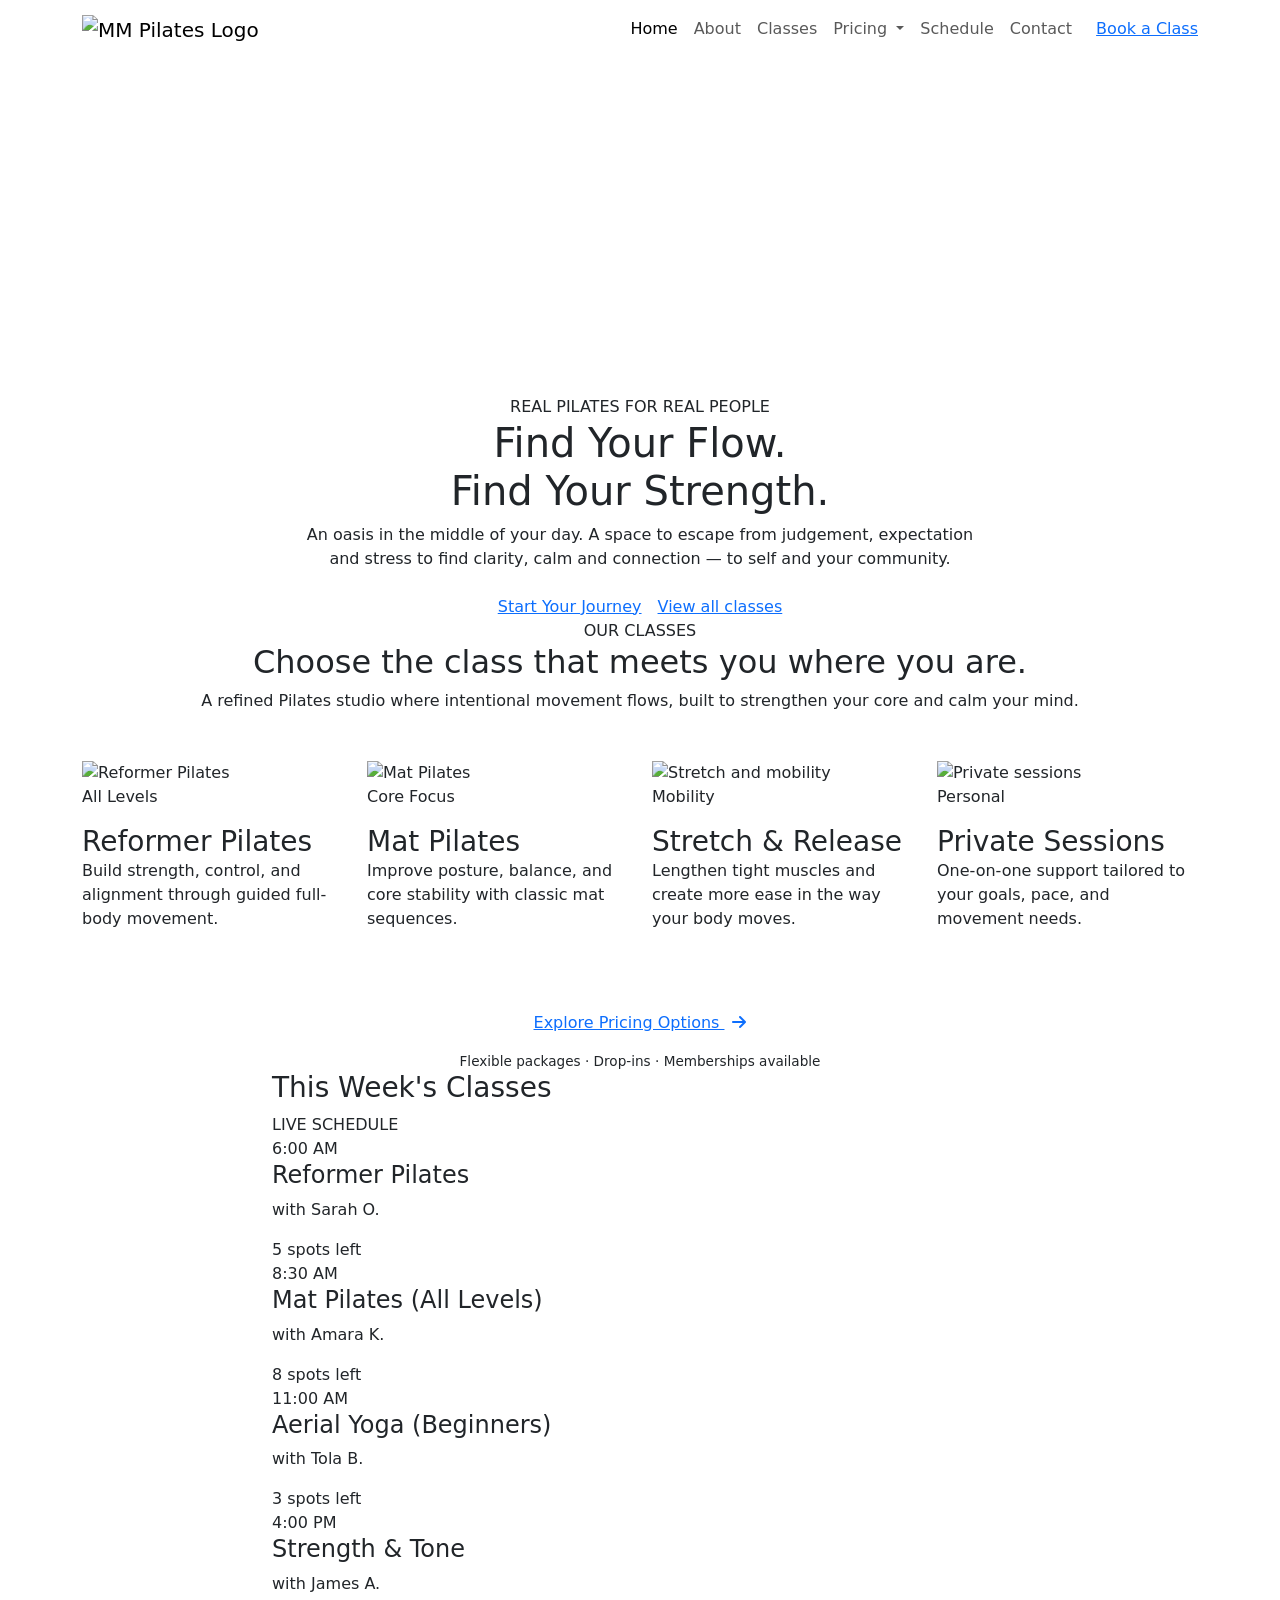
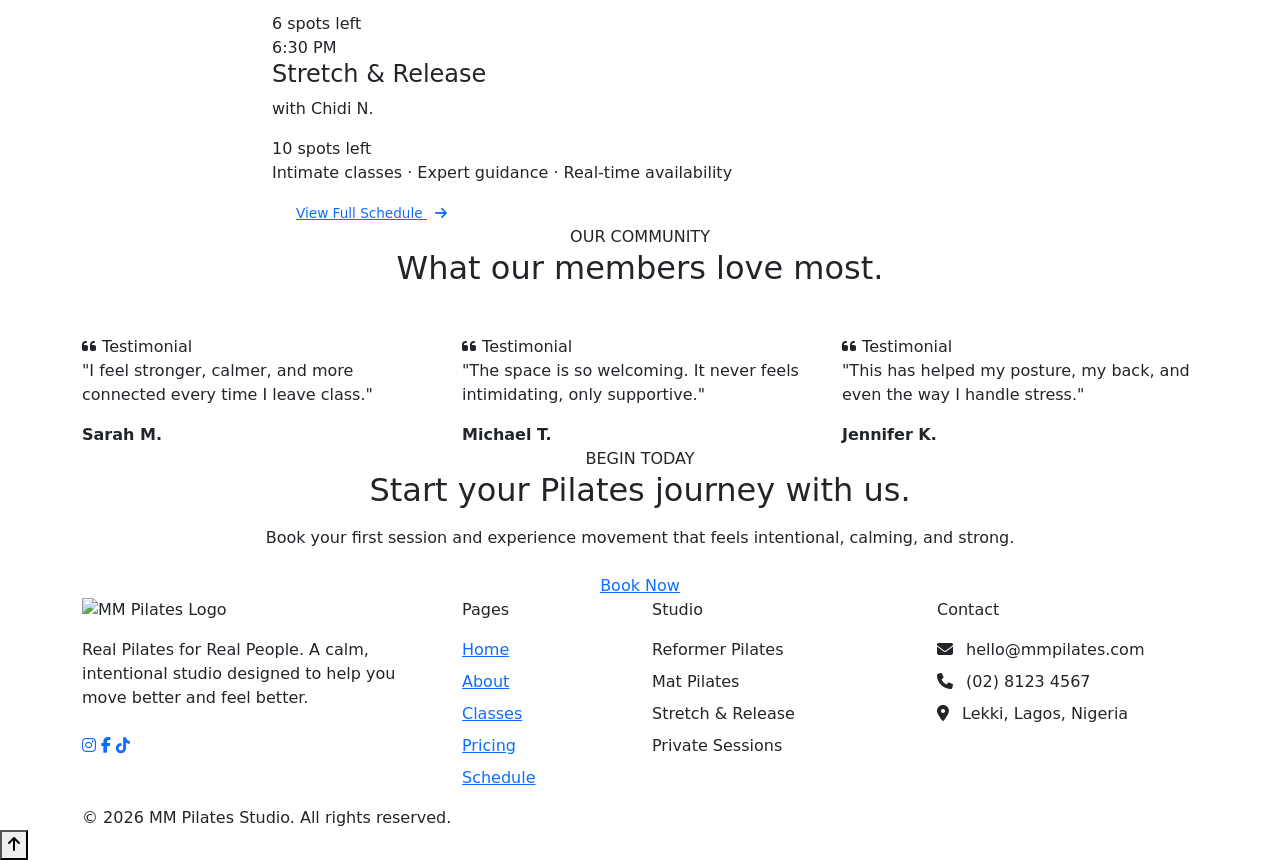
==== index.html @ a071b741 "added new pages from oher website" ====
<!DOCTYPE html>
<html lang="en">

<head>
  <meta charset="UTF-8" />
  <meta name="viewport" content="width=device-width, initial-scale=1.0" />
  <title>MM Pilates Studio | Find Your Flow</title>
  <meta name="description"
    content="MM Pilates Studio - Real Pilates for Real People. Join our inclusive, welcoming community and discover the transformative power of Pilates." />

  <link rel="icon" type="image/png" href="assets/images/logo.png" />

  <link rel="preconnect" href="https://fonts.googleapis.com" />
  <link rel="preconnect" href="https://fonts.gstatic.com" crossorigin />
  <link
    href="https://fonts.googleapis.com/css2?family=Inter:wght@300;400;500;600;700&family=Cormorant+Garamond:wght@400;500;600;700&display=swap"
    rel="stylesheet" />

  <link href="https://cdn.jsdelivr.net/npm/bootstrap@5.3.0/dist/css/bootstrap.min.css" rel="stylesheet" />
  <link rel="stylesheet" href="https://cdnjs.cloudflare.com/ajax/libs/font-awesome/6.4.0/css/all.min.css" />
  <link rel="stylesheet" href="css/style2.css">
  
</head>

<body>

  <!-- NAVBAR -->
  <nav class="navbar navbar-expand-lg">
    <div class="container">
      <a class="navbar-brand" href="#">
        <img src="assets/images/mm-logo.png" alt="MM Pilates Logo" class="nav-logo" />
      </a>

      <button class="navbar-toggler" type="button" data-bs-toggle="collapse" data-bs-target="#navbarNav"
        aria-controls="navbarNav" aria-expanded="false" aria-label="Toggle navigation">
        <span class="navbar-toggler-icon"></span>
      </button>

      <div class="collapse navbar-collapse" id="navbarNav">
        <ul class="navbar-nav ms-auto align-items-lg-center">
          <li class="nav-item"><a class="nav-link active" href="#home">Home</a></li>
          <li class="nav-item"><a class="nav-link" href="about.html">About</a></li>
          <li class="nav-item"><a class="nav-link" href="#classes">Classes</a></li>

          <!-- Pricing Dropdown with Underline Effect -->
          <li class="nav-item dropdown">
            <a class="nav-link dropdown-toggle" href="#" role="button" data-bs-toggle="dropdown" aria-expanded="false">
              Pricing
            </a>
            <ul class="dropdown-menu dropdown-menu-dark">
              <li><a class="dropdown-item" href="packages.html">Packages</a></li>
              <li><a class="dropdown-item" href="membership.html">Membership</a></li>
            </ul>
          </li>

          <li class="nav-item"><a class="nav-link" href="#schedule">Schedule</a></li>
          <li class="nav-item"><a class="nav-link" href="contact.html">Contact</a></li>
          <li class="nav-item ms-lg-3 mt-3 mt-lg-0">
            <a class="btn-muse" href="#schedule">Book a Class</a>
          </li>
        </ul>
      </div>
    </div>
  </nav>

  <!-- HERO -->
  <section class="hero hero-video-bg" id="home">
    <video class="hero-bg-video" autoplay muted loop playsinline>
      <source src="assets/videos/heross-banner.mp4" type="video/mp4" />
    </video>
    <div class="hero-overlay"></div>

    <div class="container hero-content" style="padding-top: 180px;">
      <div class="row justify-content-center">
        <div class="col-lg-8 text-center">
          <div class="hero-copy" data-reveal>
            <span class="eyebrow">REAL PILATES FOR REAL PEOPLE</span>
            <h1>Find Your Flow.<br />Find Your Strength.</h1>
            <p class="lead-text mx-auto" style="max-width: 700px;">
              An oasis in the middle of your day. A space to escape from judgement,
              expectation and stress to find clarity, calm and connection — to self
              and your community.
            </p>
            <div class="d-flex flex-wrap gap-3 justify-content-center mt-4">
              <a href="#schedule" class="btn-muse">Start Your Journey</a>
              <a href="#about" class="btn-muse-outline">View all classes</a>
            </div>
          </div>
        </div>
      </div>
    </div>
  </section>

  <!-- QUICK GRID -->
  <!-- <section class="section-pad section-soft quick-grid-wrap" id="about">
    <div class="container">
      <div class="quick-grid">
        <div class="row g-4">
          <div class="col-md-4" data-reveal>
            <div class="quick-card">
              <div class="icon"><i class="fas fa-spa"></i></div>
              <h3>Intentional Movement</h3>
              <p class="copy-muted mb-0">
                Classes designed to help you move with control, ease, and confidence.
              </p>
            </div>
          </div>
          <div class="col-md-4" data-reveal>
            <div class="quick-card">
              <div class="icon"><i class="fas fa-users"></i></div>
              <h3>Welcoming Studio</h3>
              <p class="copy-muted mb-0">
                A calm, inclusive space where every level and every body is welcome.
              </p>
            </div>
          </div>
          <div class="col-md-4" data-reveal>
            <div class="quick-card">
              <div class="icon"><i class="fas fa-heart-pulse"></i></div>
              <h3>Real Results</h3>
              <p class="copy-muted mb-0">
                Build strength, improve posture, and reconnect with your body.
              </p>
            </div>
          </div>
        </div>
      </div>

      <div class="row align-items-center g-5 studio-split">
        <div class="col-lg-6" data-reveal>
          <span class="eyebrow">OUR STUDIO</span>
          <h2 class="section-title">Movement that feels beautiful, grounded and personal.</h2>
          <p class="lead-text">
            At MM Pilates, we believe movement should feel supportive and empowering.
            Our sessions are designed to help you strengthen deeply, move intentionally,
            and create space for calm in your daily routine.
          </p>
          <p class="copy-muted">
            Whether you are completely new or returning to your practice, this is a
            place where you can slow down, breathe, and move with purpose.
          </p>
          <div class="mt-4">
            <a href="#classes" class="btn-muse">Explore Classes</a>
          </div>
        </div>

        <div class="col-lg-6" data-reveal>
          <div class="image-stack">
            <img src="./assets/images/allana.jpg" alt="Pilates studio class" class="feature-media" />
          </div>
        </div>
      </div>
    </div>
  </section> -->

  <!-- CLASSES -->
  <section class="section-pad" id="classes">
    <div class="container">
      <div class="text-center mb-5">
        <span class="eyebrow">OUR CLASSES</span>
        <h2 class="section-title">Choose the class that meets you where you are.</h2>
        <p class="copy-muted section-intro">
          A refined Pilates studio where intentional movement flows, built to strengthen your core and calm your mind.
        </p>
      </div>

      <div class="row g-4">
        <div class="col-md-6 col-lg-3" data-reveal>
          <article class="studio-card">
            <img src="https://images.unsplash.com/photo-1518611012118-696072aa579a?w=800" alt="Reformer Pilates"
              class="card-media" />
            <div class="content">
              <span class="tag">All Levels</span>
              <h3 class="card-title mt-3">Reformer Pilates</h3>
              <p class="copy-muted">
                Build strength, control, and alignment through guided full-body movement.
              </p>
            </div>
          </article>
        </div>

        <div class="col-md-6 col-lg-3" data-reveal>
          <article class="studio-card">
            <img src="https://images.unsplash.com/photo-1552196563-55cd4e45efb3?w=800&auto=format&fit=crop&q=80"
              alt="Mat Pilates" class="card-media" />
            <div class="content">
              <span class="tag">Core Focus</span>
              <h3 class="card-title mt-3">Mat Pilates</h3>
              <p class="copy-muted">
                Improve posture, balance, and core stability with classic mat sequences.
              </p>
            </div>
          </article>
        </div>

        <div class="col-md-6 col-lg-3" data-reveal>
          <article class="studio-card">
            <img src="https://images.unsplash.com/photo-1599901860904-17e6ed7083a0?w=800" alt="Stretch and mobility"
              class="card-media" />
            <div class="content">
              <span class="tag">Mobility</span>
              <h3 class="card-title mt-3">Stretch & Release</h3>
              <p class="copy-muted">
                Lengthen tight muscles and create more ease in the way your body moves.
              </p>
            </div>
          </article>
        </div>

        <div class="col-md-6 col-lg-3" data-reveal>
          <article class="studio-card">
            <img src="https://images.unsplash.com/photo-1544367567-0f2fcb009e0b?w=800" alt="Private sessions"
              class="card-media" />
            <div class="content">
              <span class="tag">Personal</span>
              <h3 class="card-title mt-3">Private Sessions</h3>
              <p class="copy-muted">
                One-on-one support tailored to your goals, pace, and movement needs.
              </p>
            </div>
          </article>
        </div>
      </div>

      <!-- Button Section -->
      <div class="text-center mt-5 pt-3" data-reveal>
        <a href="#pricing" class="btn-muse" style="padding: 0.9rem 2.2rem;">
          Explore Pricing Options <i class="fas fa-arrow-right ms-2"></i>
        </a>
        <p class="copy-muted mt-3 mb-0" style="font-size: 0.85rem;">
          Flexible packages · Drop-ins · Memberships available
        </p>
      </div>
    </div>
  </section>

  <!-- PRICING SECTION - NEW -->
  <!-- <section class="section-pad section-soft" id="pricing">
    <div class="container">
      <div class="text-center mb-5">
        <span class="eyebrow">INVEST IN YOURSELF</span>
        <h2 class="section-title">Simple, transparent pricing.</h2>
        <p class="copy-muted section-intro">
          Choose the option that fits your lifestyle. No hidden fees, no long-term contracts.
        </p>
      </div>

      <div class="row g-4">
        
        <div class="col-md-6 col-lg-3" data-reveal>
          <div class="pricing-card">
            <div class="pricing-icon">
              <i class="fas fa-calendar-day"></i>
            </div>
            <h3 class="pricing-title">Drop-in Class</h3>
            <div class="pricing-price">₦12,000 <span>/ class</span></div>
            <ul class="pricing-features">
              <li><i class="fas fa-check"></i> Single 60-min class</li>
              <li><i class="fas fa-check"></i> Access to any class type</li>
              <li><i class="fas fa-check"></i> Perfect for trying us out</li>
              <li><i class="fas fa-check"></i> Valid for 30 days</li>
            </ul>
            <a href="#schedule" class="btn-muse btn-pricing">Book Now</a>
          </div>
        </div>

       
        <div class="col-md-6 col-lg-3" data-reveal>
          <div class="pricing-card">
            <div class="pricing-icon">
              <i class="fas fa-ticket-alt"></i>
            </div>
            <h3 class="pricing-title">5 Class Pack</h3>
            <div class="pricing-price">₦55,000 <span>/ 5 classes</span></div>
            <ul class="pricing-features">
              <li><i class="fas fa-check"></i> 5 x 60-min classes</li>
              <li><i class="fas fa-check"></i> Save ₦5,000 vs drop-in</li>
              <li><i class="fas fa-check"></i> Valid for 3 months</li>
              <li><i class="fas fa-check"></i> Shareable with friends</li>
            </ul>
            <a href="#schedule" class="btn-muse btn-pricing">Book Now</a>
          </div>
        </div>

        
        <div class="col-md-6 col-lg-3" data-reveal>
          <div class="pricing-card featured">
            <div class="featured-badge">Most Popular</div>
            <div class="pricing-icon">
              <i class="fas fa-star"></i>
            </div>
            <h3 class="pricing-title">10 Class Pack</h3>
            <div class="pricing-price">₦100,000 <span>/ 10 classes</span></div>
            <ul class="pricing-features">
              <li><i class="fas fa-check"></i> 10 x 60-min classes</li>
              <li><i class="fas fa-check"></i> Save ₦20,000 vs drop-in</li>
              <li><i class="fas fa-check"></i> Valid for 6 months</li>
              <li><i class="fas fa-check"></i> Priority booking</li>
              <li><i class="fas fa-check"></i> Free mat rental</li>
            </ul>
            <a href="#schedule" class="btn-muse btn-pricing">Book Now</a>
          </div>
        </div>

        
        <div class="col-md-6 col-lg-3" data-reveal>
          <div class="pricing-card">
            <div class="pricing-icon">
              <i class="fas fa-infinity"></i>
            </div>
            <h3 class="pricing-title">Monthly Unlimited</h3>
            <div class="pricing-price">₦180,000 <span>/ month</span></div>
            <ul class="pricing-features">
              <li><i class="fas fa-check"></i> Unlimited classes</li>
              <li><i class="fas fa-check"></i> Best value for regulars</li>
              <li><i class="fas fa-check"></i> Priority class booking</li>
              <li><i class="fas fa-check"></i> Free mat & towel</li>
              <li><i class="fas fa-check"></i> 10% off workshops</li>
            </ul>
            <a href="#schedule" class="btn-muse btn-pricing">Join Now</a>
          </div>
        </div>
      </div>

      
      <div class="row mt-5 pt-4">
        <div class="col-12" data-reveal>
          <div class="text-center mb-4">
            <span class="eyebrow">PERSONALIZED ATTENTION</span>
            <h3 class="section-title" style="font-size: 2rem;">Private & Duet Sessions</h3>
          </div>
        </div>
        
        <div class="col-md-6" data-reveal>
          <div class="pricing-card" style="text-align: left;">
            <div class="d-flex align-items-center gap-3 mb-3">
              <div class="pricing-icon" style="margin-bottom: 0;">
                <i class="fas fa-user"></i>
              </div>
              <h3 class="pricing-title mb-0">Private Session</h3>
            </div>
            <div class="pricing-price" style="font-size: 2rem;">₦35,000 <span>/ session</span></div>
            <ul class="pricing-features">
              <li><i class="fas fa-check"></i> One-on-one personalized instruction</li>
              <li><i class="fas fa-check"></i> Tailored to your specific goals</li>
              <li><i class="fas fa-check"></i> Flexible scheduling</li>
              <li><i class="fas fa-check"></i> Perfect for beginners or rehabilitation</li>
            </ul>
            <a href="#schedule" class="btn-muse btn-pricing">Book Private</a>
          </div>
        </div>
        
        <div class="col-md-6" data-reveal>
          <div class="pricing-card" style="text-align: left;">
            <div class="d-flex align-items-center gap-3 mb-3">
              <div class="pricing-icon" style="margin-bottom: 0;">
                <i class="fas fa-user-friends"></i>
              </div>
              <h3 class="pricing-title mb-0">Duet Session</h3>
            </div>
            <div class="pricing-price" style="font-size: 2rem;">₦50,000 <span>/ session</span></div>
            <ul class="pricing-features">
              <li><i class="fas fa-check"></i> Semi-private with a friend</li>
              <li><i class="fas fa-check"></i> Personalized attention for two</li>
              <li><i class="fas fa-check"></i> Great for partners or friends</li>
              <li><i class="fas fa-check"></i> Shared experience, shared cost</li>
            </ul>
            <a href="#schedule" class="btn-muse btn-pricing">Book Duet</a>
          </div>
        </div>
      </div>

      
      <div class="text-center mt-4" data-reveal>
        <p class="copy-muted" style="font-size: 0.85rem;">
          <i class="fas fa-info-circle me-1"></i> All classes include complimentary mat rental. 
          First-time clients receive 20% off their first class pack.
        </p>
      </div>
    </div>
  </section> -->

  <!-- EDITORIAL STORY BLOCK -->
  <!-- <section class="section-pad">
    <div class="container">
      <div class="row align-items-center g-5">
        <div class="col-lg-5" data-reveal>
          <img src="./assets/images/studio-hurstville.jpg" alt="Pilates lifestyle" class="founder-image" />
        </div>

        <div class="col-lg-7" data-reveal>
          <span class="eyebrow">WHY MM PILATES</span>
          <div class="quote-panel">
            <blockquote>
              We create space for strength, softness, and steady progress — all in one practice.
            </blockquote>
            <p class="lead-text mb-0">
              Every session is built to help you feel more connected to your body.
              We focus on quality movement, calm energy, and a studio atmosphere that
              supports consistency without pressure.
            </p>
          </div>

          <div class="row g-4 mt-2">
            <div class="col-md-6">
              <div class="story-card">
                <div class="content">
                  <div class="icon"><i class="fas fa-feather"></i></div>
                  <h4>Grace in Movement</h4>
                  <p class="copy-muted mb-0">
                    Strength and softness can exist together in the same practice.
                  </p>
                </div>
              </div>
            </div>

            <div class="col-md-6">
              <div class="story-card">
                <div class="content">
                  <div class="icon"><i class="fas fa-sun"></i></div>
                  <h4>Feel-Good Routine</h4>
                  <p class="copy-muted mb-0">
                    Create a rhythm that supports your body and your everyday life.
                  </p>
                </div>
              </div>
            </div>
          </div>
        </div>
      </div>
    </div>
  </section> -->

  <!-- TIMETABLE -->
  <section class="booking-section section-pad" id="schedule">
    <div class="container">
      <div class="row justify-content-center">
        <div class="col-lg-8">
          <div class="booking-card" data-reveal>
            <div class="booking-card-header">
              <h3>This Week's Classes</h3>
              <span class="booking-live">LIVE SCHEDULE</span>
            </div>

            <div class="booking-row">
              <div class="booking-time">6:00 AM</div>
              <div class="booking-class">
                <h4>Reformer Pilates</h4>
                <p>with Sarah O.</p>
              </div>
              <div class="booking-pill">5 spots left</div>
            </div>

            <div class="booking-row">
              <div class="booking-time">8:30 AM</div>
              <div class="booking-class">
                <h4>Mat Pilates (All Levels)</h4>
                <p>with Amara K.</p>
              </div>
              <div class="booking-pill">8 spots left</div>
            </div>

            <div class="booking-row">
              <div class="booking-time">11:00 AM</div>
              <div class="booking-class">
                <h4>Aerial Yoga (Beginners)</h4>
                <p>with Tola B.</p>
              </div>
              <div class="booking-pill">3 spots left</div>
            </div>

            <div class="booking-row">
              <div class="booking-time">4:00 PM</div>
              <div class="booking-class">
                <h4>Strength & Tone</h4>
                <p>with James A.</p>
              </div>
              <div class="booking-pill">6 spots left</div>
            </div>

            <div class="booking-row">
              <div class="booking-time">6:30 PM</div>
              <div class="booking-class">
                <h4>Stretch & Release</h4>
                <p>with Chidi N.</p>
              </div>
              <div class="booking-pill">10 spots left</div>
            </div>

            <div class="booking-card-footer">
              Intimate classes · Expert guidance · Real-time availability
              <div class="mt-3">
                <a href="#" class="btn-muse btn-sm" style="padding: 0.6rem 1.5rem; font-size: 0.85rem;">
                  View Full Schedule <i class="fas fa-arrow-right ms-2"></i>
                </a>
              </div>
            </div>
          </div>
        </div>
      </div>
    </div>
  </section>

  <!-- COMMUNITY / TESTIMONIALS -->
  <section class="section-pad" id="community">
    <div class="container">
      <div class="text-center mb-5">
        <span class="eyebrow">OUR COMMUNITY</span>
        <h2 class="section-title">What our members love most.</h2>
      </div>

      <div class="row g-4">
        <div class="col-md-4" data-reveal>
          <div class="testimonial-card">
            <div class="content">
              <span class="tag mb-3"><i class="fas fa-quote-left"></i> Testimonial</span>
              <p class="lead-text mb-3">
                "I feel stronger, calmer, and more connected every time I leave class."
              </p>
              <strong>Sarah M.</strong>
            </div>
          </div>
        </div>

        <div class="col-md-4" data-reveal>
          <div class="testimonial-card">
            <div class="content">
              <span class="tag mb-3"><i class="fas fa-quote-left"></i> Testimonial</span>
              <p class="lead-text mb-3">
                "The space is so welcoming. It never feels intimidating, only supportive."
              </p>
              <strong>Michael T.</strong>
            </div>
          </div>
        </div>

        <div class="col-md-4" data-reveal">
          <div class="testimonial-card">
            <div class="content">
              <span class="tag mb-3"><i class="fas fa-quote-left"></i> Testimonial</span>
              <p class="lead-text mb-3">
                "This has helped my posture, my back, and even the way I handle stress."
              </p>
              <strong>Jennifer K.</strong>
            </div>
          </div>
        </div>
      </div>
    </div>
  </section>

  <!-- CTA -->
  <section class="section-pad section-soft">
    <div class="container">
      <div class="cta-band text-center" data-reveal>
        <span class="eyebrow">BEGIN TODAY</span>
        <h2 class="section-title mb-3">Start your Pilates journey with us.</h2>
        <p class="copy-muted mb-4">
          Book your first session and experience movement that feels intentional, calming, and strong.
        </p>
        <a href="#schedule" class="btn-muse">Book Now</a>
      </div>
    </div>
  </section>

  <!-- FOOTER -->
  <footer class="footer" id="contact">
    <div class="container">
      <div class="row g-4">
        <div class="col-lg-4">
          <img src="assets/images/mm-logo.png" alt="MM Pilates Logo" class="footer-logo mb-3" />
          <p class="copy-muted">
            Real Pilates for Real People. A calm, intentional studio designed to
            help you move better and feel better.
          </p>
          <div class="social-list mt-4">
            <a href="#"><i class="fab fa-instagram"></i></a>
            <a href="#"><i class="fab fa-facebook-f"></i></a>
            <a href="#"><i class="fab fa-tiktok"></i></a>
          </div>
        </div>

        <div class="col-md-4 col-lg-2">
          <p class="footer-title">Pages</p>
          <ul class="list-unstyled d-grid gap-2">
            <li><a href="#home">Home</a></li>
            <li><a href="#about">About</a></li>
            <li><a href="#classes">Classes</a></li>
            <li><a href="#pricing">Pricing</a></li>
            <li><a href="#schedule">Schedule</a></li>
          </ul>
        </div>

        <div class="col-md-4 col-lg-3">
          <p class="footer-title">Studio</p>
          <ul class="list-unstyled d-grid gap-2">
            <li>Reformer Pilates</li>
            <li>Mat Pilates</li>
            <li>Stretch & Release</li>
            <li>Private Sessions</li>
          </ul>
        </div>

        <div class="col-md-4 col-lg-3">
          <p class="footer-title">Contact</p>
          <ul class="list-unstyled d-grid gap-2">
            <li><i class="fas fa-envelope me-2"></i> hello@mmpilates.com</li>
            <li><i class="fas fa-phone me-2"></i> (02) 8123 4567</li>
            <li><i class="fas fa-location-dot me-2"></i> Lekki, Lagos, Nigeria</li>
          </ul>
        </div>
      </div>

      <div class="copyright">
        © <span data-year></span> MM Pilates Studio. All rights reserved.
      </div>
    </div>
  </footer>

  <button class="back-to-top" type="button" aria-label="Back to top">
    <i class="fas fa-arrow-up"></i>
  </button>

  <script src="https://cdn.jsdelivr.net/npm/bootstrap@5.3.0/dist/js/bootstrap.bundle.min.js"></script>
  <script>
    document.addEventListener('DOMContentLoaded', () => {
      const yearSpan = document.querySelector('[data-year]');
      if (yearSpan) yearSpan.textContent = new Date().getFullYear();

      const navbar = document.querySelector('.navbar');
      const backToTop = document.querySelector('.back-to-top');

      const updateUIOnScroll = () => {
        const scrolled = window.scrollY > 20;
        if (navbar) navbar.classList.toggle('scrolled', scrolled);
        if (backToTop) backToTop.classList.toggle('show', window.scrollY > 320);
      };

      updateUIOnScroll();
      window.addEventListener('scroll', updateUIOnScroll, { passive: true });

      if (backToTop) {
        backToTop.addEventListener('click', () => {
          window.scrollTo({ top: 0, behavior: 'smooth' });
        });
      }

      const revealItems = document.querySelectorAll('[data-reveal]');
      if ('IntersectionObserver' in window && revealItems.length) {
        const observer = new IntersectionObserver((entries) => {
          entries.forEach((entry) => {
            if (entry.isIntersecting) {
              entry.target.classList.add('revealed');
              observer.unobserve(entry.target);
            }
          });
        }, { threshold: 0.15 });

        revealItems.forEach((item) => observer.observe(item));
      } else {
        revealItems.forEach((item) => item.classList.add('revealed'));
      }

      document.querySelectorAll('a[href^="#"]').forEach((anchor) => {
        anchor.addEventListener('click', function (event) {
          const href = this.getAttribute('href');
          if (href === '#') return;
          const target = document.querySelector(href);
          if (target) {
            event.preventDefault();
            target.scrollIntoView({ behavior: 'smooth', block: 'start' });
          }
        });
      });
    });
  </script>
</body>

</html>
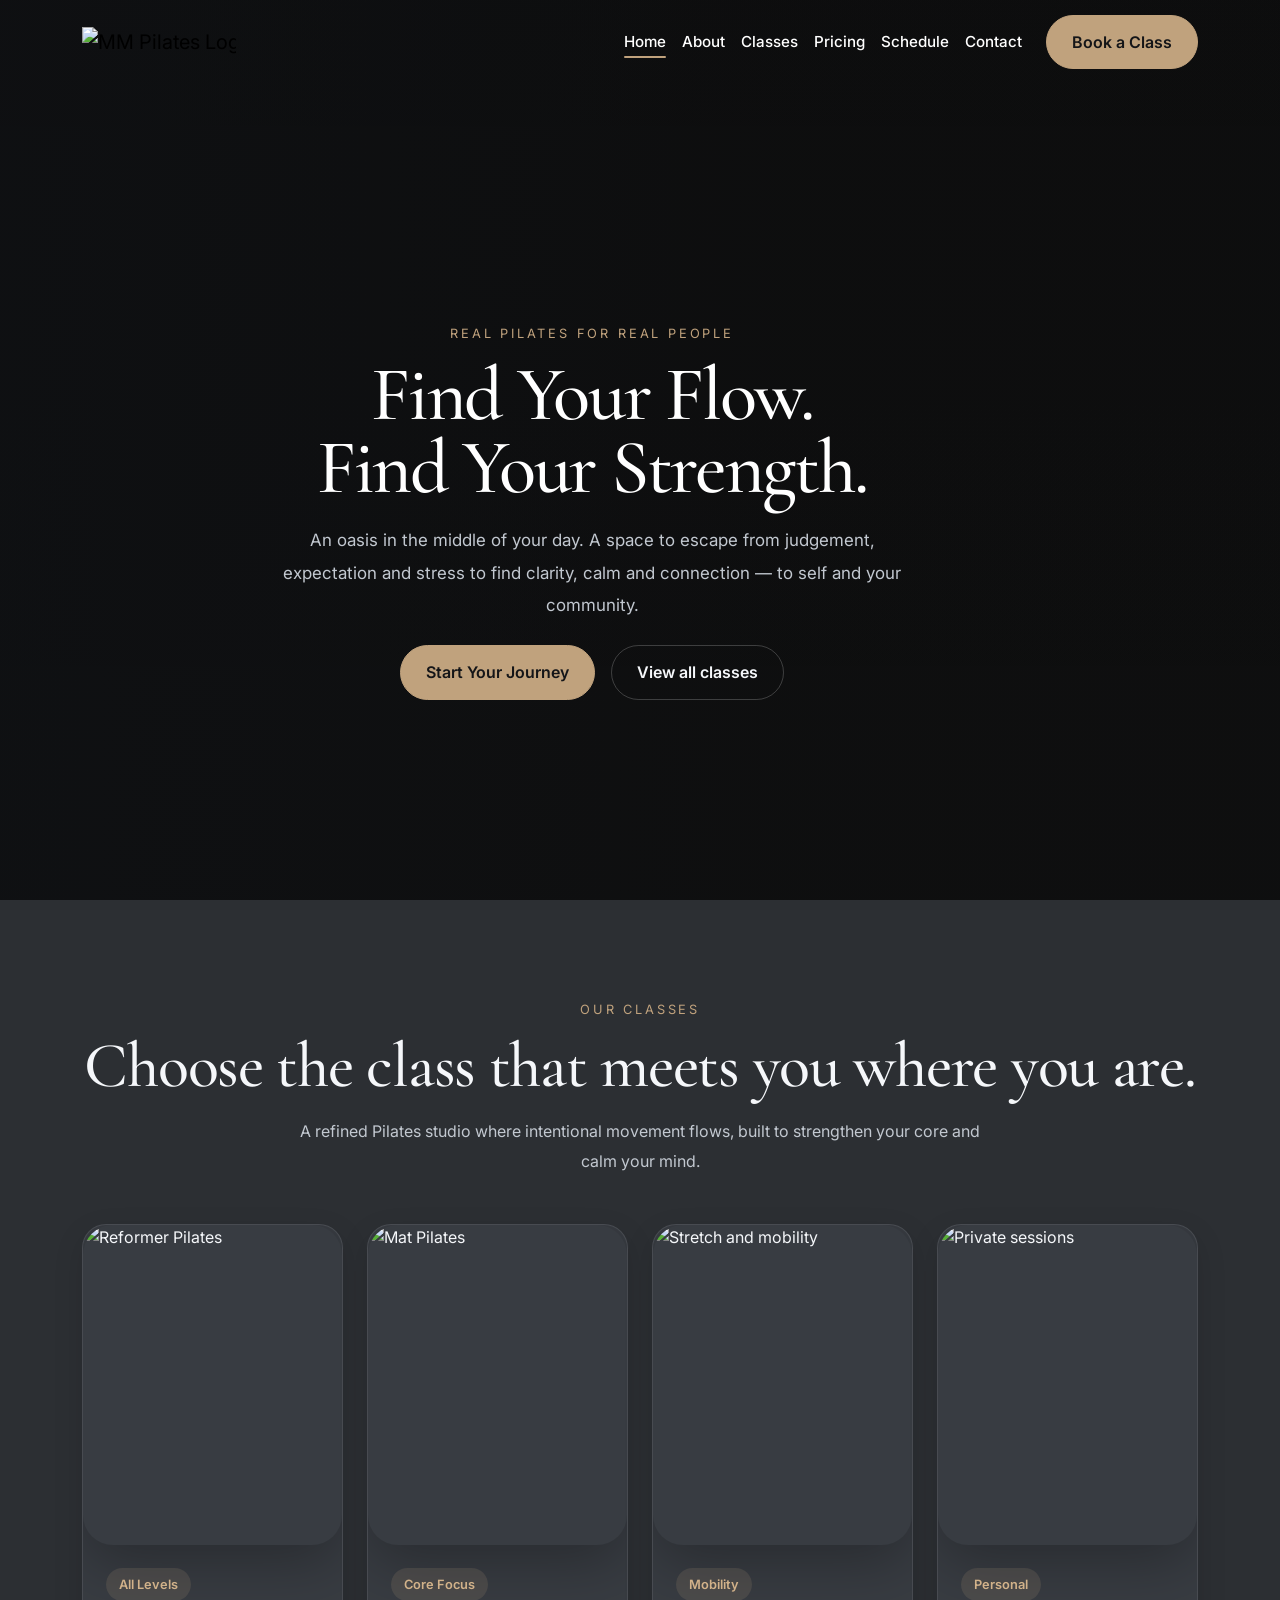
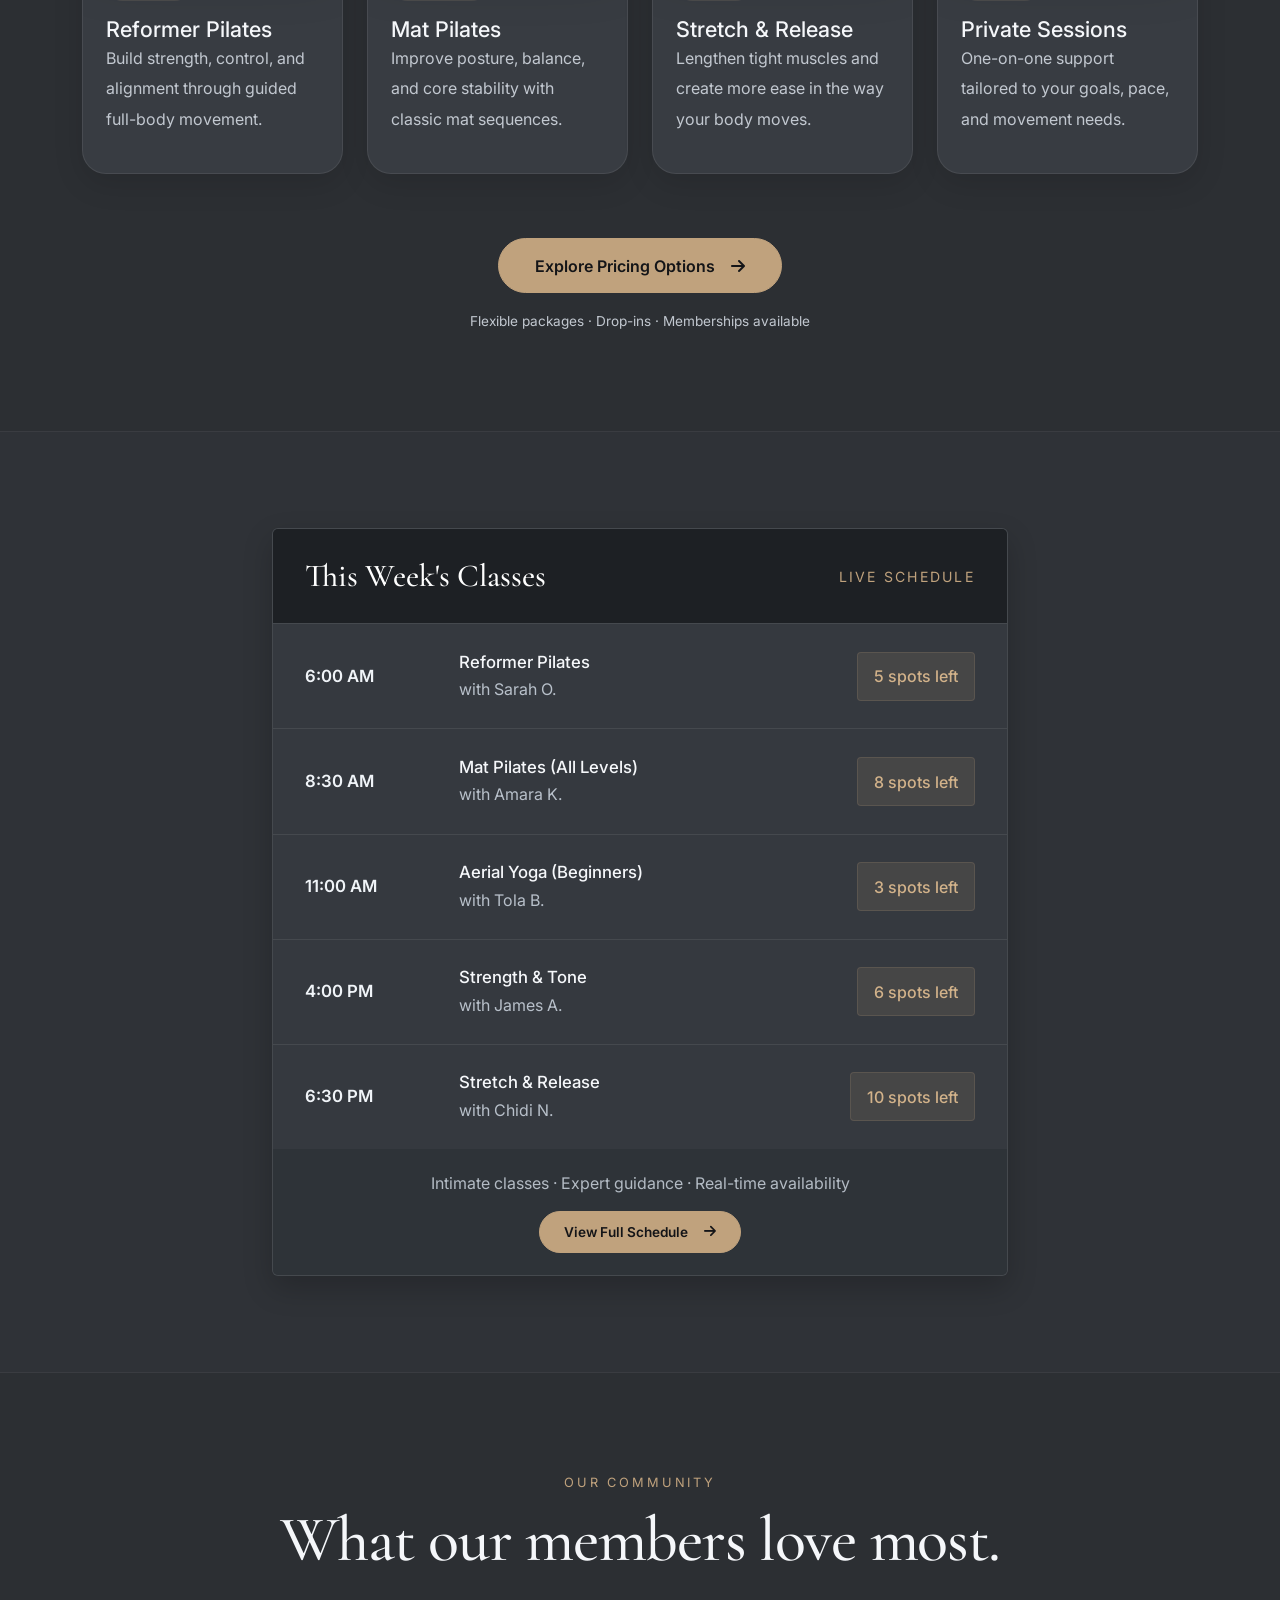
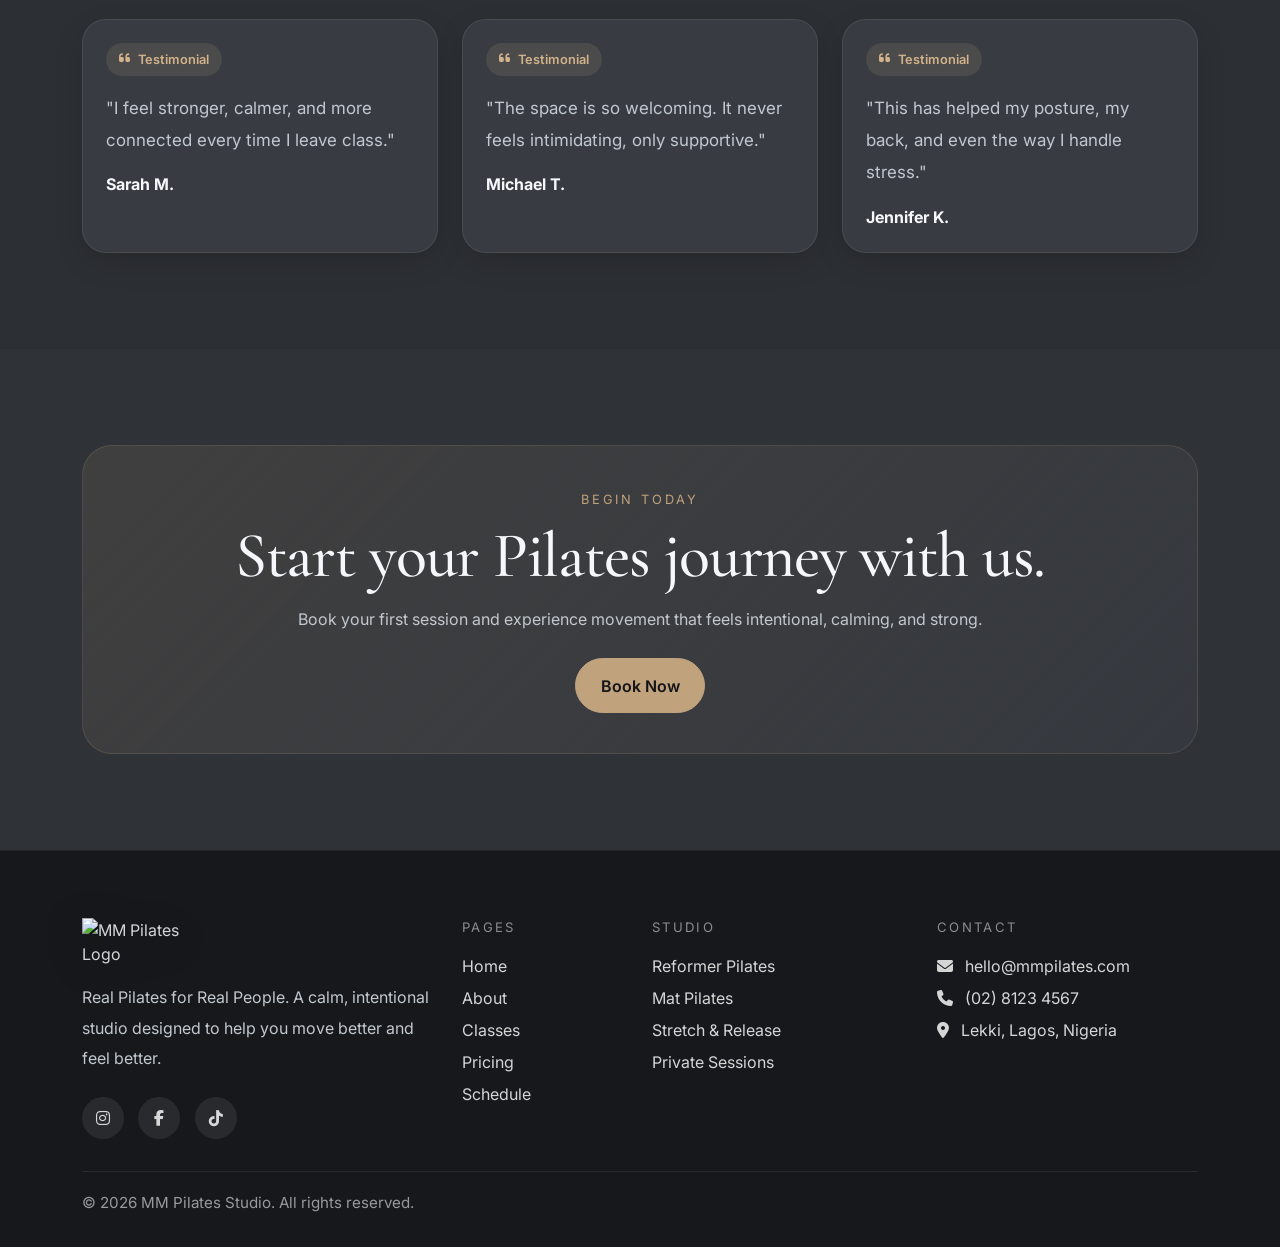
==== commit de6f0319: "dropdown removed for pricing" ====
--- a/index.html
+++ b/index.html
@@ -41,9 +41,12 @@
           <li class="nav-item"><a class="nav-link active" href="#home">Home</a></li>
           <li class="nav-item"><a class="nav-link" href="about.html">About</a></li>
           <li class="nav-item"><a class="nav-link" href="#classes">Classes</a></li>
+          <li class="nav-item">
+            <a class="nav-link" href="packages.html">Pricing</a>
+          </li>
 
           <!-- Pricing Dropdown with Underline Effect -->
-          <li class="nav-item dropdown">
+          <!-- <li class="nav-item dropdown">
             <a class="nav-link dropdown-toggle" href="#" role="button" data-bs-toggle="dropdown" aria-expanded="false">
               Pricing
             </a>
@@ -51,7 +54,7 @@
               <li><a class="dropdown-item" href="packages.html">Packages</a></li>
               <li><a class="dropdown-item" href="membership.html">Membership</a></li>
             </ul>
-          </li>
+          </li> -->
 
           <li class="nav-item"><a class="nav-link" href="#schedule">Schedule</a></li>
           <li class="nav-item"><a class="nav-link" href="contact.html">Contact</a></li>
--- a/css/style2.css
+++ b/css/style2.css
@@ -0,0 +1,1074 @@
+/* ========================================
+   MM PILATES STUDIO - MASTER STYLESHEET
+   ======================================== */
+
+/* ------------------------------
+   CSS VARIABLES / ROOT
+------------------------------ */
+:root {
+  --muse-cream: #2f3237;
+  --muse-soft: #383c42;
+  --muse-card: #3a3f46;
+  --muse-accent: #c0a27d;
+  --muse-accent-deep: #d2b28a;
+  --muse-ink: #f5f7fa;
+  --muse-copy: #c2c8d0;
+  --muse-white: #ffffff;
+  --muse-border: rgba(255, 255, 255, 0.08);
+  --muse-shadow: 0 18px 60px rgba(0, 0, 0, 0.28);
+  --radius-lg: 30px;
+  --radius-md: 22px;
+  --radius-sm: 14px;
+  --transition: all 0.35s ease;
+}
+
+/* ------------------------------
+   BASE STYLES
+------------------------------ */
+html {
+  scroll-behavior: smooth;
+}
+
+body {
+  font-family: 'Inter', sans-serif;
+  color: var(--muse-ink);
+  background: #2c2f33;
+  overflow-x: hidden;
+}
+
+body::selection {
+  background: rgba(192, 162, 125, 0.22);
+}
+
+a {
+  text-decoration: none;
+}
+
+img {
+  display: block;
+  max-width: 100%;
+}
+
+h1,
+h2,
+h3,
+h4,
+h5,
+h6,
+p,
+span,
+li,
+strong,
+label {
+  color: inherit;
+}
+
+/* ------------------------------
+   SECTION LAYOUT
+------------------------------ */
+.section-pad {
+  padding: 6rem 0;
+}
+
+.section-soft {
+  background: #2f3237;
+}
+
+.section-title {
+  font-family: 'Cormorant Garamond', serif;
+  font-size: clamp(2.5rem, 5vw, 4.4rem);
+  line-height: 0.98;
+  letter-spacing: -0.02em;
+  margin-bottom: 1.1rem;
+  color: var(--muse-ink);
+}
+
+.section-intro {
+  max-width: 700px;
+  margin: 0 auto;
+}
+
+.eyebrow {
+  display: inline-block;
+  text-transform: uppercase;
+  letter-spacing: 0.22em;
+  font-size: 0.8rem;
+  color: var(--muse-accent);
+  margin-bottom: 1rem;
+}
+
+.copy-muted,
+.lead-text {
+  color: var(--muse-copy);
+  line-height: 1.9;
+}
+
+.lead-text {
+  font-size: 1.06rem;
+}
+
+/* ------------------------------
+   BUTTONS
+------------------------------ */
+.btn-muse,
+.btn-muse-outline,
+.btn-square {
+  display: inline-flex;
+  align-items: center;
+  justify-content: center;
+  gap: 0.55rem;
+  transition: var(--transition);
+}
+
+.btn-muse {
+  color: #141518;
+  background: var(--muse-accent);
+  border: 1px solid var(--muse-accent);
+  border-radius: 999px;
+  padding: 0.9rem 1.55rem;
+  font-weight: 600;
+}
+
+.btn-muse:hover {
+  color: #141518;
+  background: #d3b089;
+  border-color: #d3b089;
+  transform: translateY(-2px);
+  box-shadow: 0 12px 28px rgba(0, 0, 0, 0.22);
+}
+
+.btn-muse-outline {
+  color: var(--muse-ink);
+  background: transparent;
+  border: 1px solid rgba(255, 255, 255, 0.2);
+  border-radius: 999px;
+  padding: 0.9rem 1.55rem;
+  font-weight: 600;
+}
+
+.btn-muse-outline:hover {
+  color: #141518;
+  background: var(--muse-accent);
+  border-color: var(--muse-accent);
+}
+
+.btn-square {
+  border-radius: 4px;
+  background: #1d2024;
+  color: var(--muse-white);
+  padding: 1.15rem 2rem;
+  font-weight: 600;
+  letter-spacing: 0.08em;
+  text-transform: uppercase;
+  border: 1px solid rgba(255, 255, 255, 0.08);
+}
+
+.btn-square:hover {
+  color: var(--muse-white);
+  background: #25292e;
+  transform: translateY(-2px);
+}
+
+.btn-pricing {
+  width: 100%;
+  margin-top: 1rem;
+}
+
+/* ------------------------------
+   NAVBAR
+------------------------------ */
+.navbar {
+  position: fixed;
+  top: 0;
+  left: 0;
+  width: 100%;
+  height: 85px;
+  z-index: 1200;
+  background: transparent;
+  border-bottom: 1px solid transparent;
+  transition: var(--transition);
+  padding: 0.25rem 0;
+}
+
+.navbar.scrolled {
+  background: rgba(15, 17, 20, 0.78);
+  backdrop-filter: blur(14px);
+  border-bottom: 1px solid rgba(255, 255, 255, 0.08);
+  box-shadow: 0 8px 30px rgba(0, 0, 0, 0.2);
+}
+
+.navbar-brand {
+  display: flex;
+  align-items: center;
+  gap: 0.5rem;
+  padding: 0;
+}
+
+.nav-logo {
+  width: clamp(140px, 12vw, 200px);
+  height: auto;
+  object-fit: contain;
+  transition: var(--transition);
+}
+
+.navbar.scrolled .nav-logo {
+  width: 110px;
+  height: auto;
+}
+
+.brand-text {
+  font-family: 'Cormorant Garamond', serif;
+  font-size: 1.25rem;
+  color: var(--muse-ink);
+}
+
+.navbar-toggler {
+  border: 1px solid rgba(255, 255, 255, 0.18);
+  border-radius: 999px;
+  padding: 0.45rem 0.8rem;
+}
+
+.navbar-toggler:focus {
+  box-shadow: none;
+}
+
+.navbar-toggler-icon {
+  background-image: url("data:image/svg+xml,%3csvg xmlns='http://www.w3.org/2000/svg' viewBox='0 0 30 30'%3e%3cpath stroke='rgba%28255,255,255,0.92%29' stroke-linecap='round' stroke-miterlimit='10' stroke-width='2' d='M4 7h22M4 15h22M4 23h22'/%3e%3c/svg%3e");
+}
+
+.navbar .nav-link {
+  color: #ffffff;
+  font-weight: 500;
+  font-size: 0.95rem;
+  position: relative;
+  padding: 0.4rem 0.9rem;
+  transition: var(--transition);
+}
+
+.navbar .nav-link:hover,
+.navbar .nav-link.active {
+  color: #ffffff;
+}
+
+.navbar .nav-link::after {
+  content: '';
+  position: absolute;
+  left: 0.5rem;
+  right: 0.5rem;
+  bottom: 0.1rem;
+  height: 2px;
+  border-radius: 999px;
+  background: #c0a27d;
+  transform: scaleX(0);
+  transform-origin: center;
+  transition: var(--transition);
+}
+
+.navbar .nav-link:hover::after,
+.navbar .nav-link.active::after {
+  transform: scaleX(1);
+}
+
+/* Dropdown Styles */
+@media (min-width: 992px) {
+  .dropdown:hover .dropdown-menu {
+    display: block;
+    margin-top: 0;
+  }
+}
+
+/* Underline effect for dropdown toggle - matches nav-link style */
+.navbar .nav-link.dropdown-toggle {
+  position: relative;
+}
+
+.navbar .nav-link.dropdown-toggle::after {
+  content: '';
+  position: absolute;
+  left: 0.5rem;
+  right: 0.5rem;
+  bottom: 0.1rem;
+  height: 2px;
+  border-radius: 999px;
+  background: #c0a27d;
+  transform: scaleX(0);
+  transform-origin: center;
+  transition: all 0.35s ease;
+}
+
+.navbar .nav-link.dropdown-toggle:hover::after,
+.navbar .nav-link.dropdown-toggle.show::after {
+  transform: scaleX(1);
+}
+
+/* Style dropdown items to match the dark theme */
+.dropdown-menu-dark {
+  background: #383c42;
+  border: 1px solid rgba(255, 255, 255, 0.08);
+  border-radius: 12px;
+  margin-top: 0.5rem;
+}
+
+.dropdown-menu-dark .dropdown-item {
+  color: #f5f7fa;
+  padding: 0.6rem 1.5rem;
+  transition: all 0.35s ease;
+}
+
+.dropdown-menu-dark .dropdown-item:hover {
+  background: rgba(192, 162, 125, 0.14);
+  border-bottom: 2px solid #c0a27d;
+}
+
+/* Keep the original arrow but ensure it doesn't interfere with underline */
+.dropdown-toggle::after {
+  margin-left: 0.5rem;
+  vertical-align: middle;
+}
+
+/* ------------------------------
+   HERO SECTION (VIDEO BACKGROUND)
+------------------------------ */
+.hero.hero-video-bg {
+  position: relative;
+  min-height: 100vh;
+  display: flex;
+  align-items: center;
+  overflow: hidden;
+  padding: 0;
+  background: #111;
+}
+
+.hero-bg-video {
+  position: absolute;
+  inset: 0;
+  width: 100%;
+  height: 100%;
+  object-fit: cover;
+  object-position: center center;
+  z-index: 1;
+}
+
+.hero-overlay {
+  position: absolute;
+  inset: 0;
+  z-index: 2;
+  background:
+    linear-gradient(
+      90deg,
+      rgba(15, 17, 20, 0.72) 0%,
+      rgba(15, 17, 20, 0.46) 35%,
+      rgba(15, 17, 20, 0.22) 60%,
+      rgba(15, 17, 20, 0.18) 100%
+    ),
+    linear-gradient(180deg, rgba(0, 0, 0, 0.28) 0%, rgba(0, 0, 0, 0.18) 100%);
+}
+
+.hero-content {
+  position: relative;
+  z-index: 3;
+  padding-top: 110px;
+  padding-bottom: 60px;
+}
+
+.hero-copy {
+  max-width: 640px;
+}
+
+.hero-copy h1 {
+  font-family: 'Cormorant Garamond', serif;
+  font-size: clamp(3rem, 6vw, 5.8rem);
+  line-height: 0.95;
+  letter-spacing: -0.03em;
+  margin-bottom: 1.2rem;
+  color: #ffffff;
+}
+
+/* ------------------------------
+   QUICK GRID SECTION
+------------------------------ */
+.quick-grid-wrap {
+  position: relative;
+}
+
+.quick-grid {
+  margin-top: -7rem;
+  position: relative;
+  z-index: 5;
+  margin-bottom: 5rem;
+}
+
+.quick-card {
+  background: #383c42;
+  border: 1px solid var(--muse-border);
+  border-radius: 24px;
+  padding: 1.6rem;
+  box-shadow: 0 12px 36px rgba(0, 0, 0, 0.14);
+  height: 100%;
+  transition: var(--transition);
+}
+
+.quick-card:hover {
+  transform: translateY(-5px);
+}
+
+.quick-card .icon {
+  width: 52px;
+  height: 52px;
+  border-radius: 16px;
+  display: grid;
+  place-items: center;
+  background: rgba(192, 162, 125, 0.14);
+  color: var(--muse-accent);
+  font-size: 1.35rem;
+  margin-bottom: 1rem;
+}
+
+.quick-card h3 {
+  font-size: 1.1rem;
+  margin-bottom: 0.5rem;
+  color: var(--muse-ink);
+}
+
+/* ------------------------------
+   STUDIO SPLIT SECTION
+------------------------------ */
+.studio-split {
+  padding-top: 1rem;
+}
+
+.feature-media,
+.card-media,
+.founder-image {
+  width: 100%;
+  object-fit: cover;
+  border-radius: var(--radius-lg);
+  box-shadow: var(--muse-shadow);
+}
+
+.feature-media {
+  min-height: 580px;
+}
+
+.card-media {
+  height: 320px;
+}
+
+.founder-image {
+  min-height: 560px;
+}
+
+/* ------------------------------
+   PRICING CARDS
+------------------------------ */
+.pricing-card {
+  background: var(--muse-card);
+  border-radius: 24px;
+  border: 1px solid var(--muse-border);
+  padding: 2rem;
+  text-align: center;
+  transition: var(--transition);
+  height: 100%;
+  position: relative;
+}
+
+.pricing-card:hover {
+  transform: translateY(-8px);
+  border-color: var(--muse-accent);
+}
+
+.pricing-card.featured {
+  border: 2px solid var(--muse-accent);
+  transform: scale(1.02);
+}
+
+.pricing-card.featured:hover {
+  transform: scale(1.02) translateY(-8px);
+}
+
+.featured-badge {
+  position: absolute;
+  top: -12px;
+  left: 50%;
+  transform: translateX(-50%);
+  background: var(--muse-accent);
+  color: #141518;
+  padding: 0.3rem 1rem;
+  border-radius: 50px;
+  font-size: 0.7rem;
+  font-weight: 700;
+  text-transform: uppercase;
+  letter-spacing: 1px;
+}
+
+.pricing-icon {
+  font-size: 2.5rem;
+  color: var(--muse-accent);
+  margin-bottom: 1rem;
+}
+
+.pricing-title {
+  font-size: 1.3rem;
+  margin-bottom: 0.5rem;
+}
+
+.pricing-price {
+  font-size: 2.5rem;
+  font-weight: 700;
+  font-family: 'Cormorant Garamond', serif;
+  color: var(--muse-accent);
+  margin: 1rem 0;
+}
+
+.pricing-price span {
+  font-size: 1rem;
+  font-weight: 400;
+  color: var(--muse-copy);
+}
+
+.pricing-features {
+  list-style: none;
+  padding: 0;
+  margin: 1.5rem 0;
+}
+
+.pricing-features li {
+  padding: 0.5rem 0;
+  color: var(--muse-copy);
+  font-size: 0.9rem;
+  border-bottom: 1px solid var(--muse-border);
+}
+
+.pricing-features li:last-child {
+  border-bottom: none;
+}
+
+.pricing-features i {
+  color: var(--muse-accent);
+  margin-right: 0.5rem;
+  font-size: 0.8rem;
+}
+
+/* ------------------------------
+   BOOKING / TIMETABLE SECTION
+------------------------------ */
+.booking-section {
+  background: #2f3237;
+  border-top: 1px solid rgba(255, 255, 255, 0.05);
+  border-bottom: 1px solid rgba(255, 255, 255, 0.05);
+}
+
+.booking-copy {
+  padding-right: 2rem;
+}
+
+.booking-card {
+  background: #35393f;
+  border: 1px solid rgba(255, 255, 255, 0.08);
+  border-radius: 6px;
+  overflow: hidden;
+  box-shadow: 0 12px 30px rgba(0, 0, 0, 0.2);
+}
+
+.booking-card-header {
+  background: #1d2024;
+  color: var(--muse-white);
+  padding: 1.75rem 2rem;
+  display: flex;
+  align-items: center;
+  justify-content: space-between;
+  gap: 1rem;
+}
+
+.booking-card-header h3 {
+  margin: 0;
+  font-family: 'Cormorant Garamond', serif;
+  font-size: 2rem;
+  font-weight: 500;
+}
+
+.booking-live {
+  color: var(--muse-accent);
+  letter-spacing: 0.16em;
+  text-transform: uppercase;
+  font-size: 0.88rem;
+}
+
+.booking-row {
+  display: grid;
+  grid-template-columns: 130px 1fr auto;
+  gap: 1.5rem;
+  align-items: center;
+  padding: 1.7rem 2rem;
+  border-top: 1px solid rgba(255, 255, 255, 0.08);
+  transition: var(--transition);
+}
+
+.booking-row:hover {
+  background: rgba(255, 255, 255, 0.03);
+}
+
+.booking-time {
+  font-size: 1.05rem;
+  font-weight: 600;
+  color: #f0f4f8;
+}
+
+.booking-class h4 {
+  font-size: 1.05rem;
+  margin: 0 0 0.35rem;
+  color: #f5f7fa;
+}
+
+.booking-class p {
+  margin: 0;
+  color: #b8c0ca;
+}
+
+.booking-pill {
+  background: rgba(192, 162, 125, 0.12);
+  color: var(--muse-accent-deep);
+  border: 1px solid rgba(192, 162, 125, 0.16);
+  border-radius: 4px;
+  padding: 0.72rem 1rem;
+  min-width: 118px;
+  text-align: center;
+  font-weight: 500;
+}
+
+.booking-card-footer {
+  background: #2e3338;
+  text-align: center;
+  padding: 1.4rem;
+  color: #b3bbc4;
+}
+
+.booking-benefits i {
+  color: var(--muse-accent);
+}
+
+/* ------------------------------
+   CARDS / PANELS
+------------------------------ */
+.panel,
+.studio-card,
+.feature-card,
+.contact-card,
+.story-card,
+.testimonial-card,
+.faq-panel {
+  background: #383c42;
+  border-radius: 24px;
+  border: 1px solid var(--muse-border);
+  box-shadow: 0 10px 30px rgba(0, 0, 0, 0.12);
+}
+
+.studio-card,
+.story-card,
+.testimonial-card {
+  height: 100%;
+  overflow: hidden;
+  transition: var(--transition);
+}
+
+.studio-card:hover,
+.story-card:hover,
+.testimonial-card:hover {
+  transform: translateY(-6px);
+}
+
+.studio-card .content,
+.story-card .content,
+.testimonial-card .content {
+  padding: 1.45rem;
+}
+
+.card-title {
+  font-size: 1.35rem;
+  color: var(--muse-ink);
+}
+
+.tag,
+.meta-pill {
+  display: inline-flex;
+  align-items: center;
+  gap: 0.45rem;
+  padding: 0.42rem 0.8rem;
+  border-radius: 999px;
+  background: rgba(192, 162, 125, 0.14);
+  color: var(--muse-accent-deep);
+  font-size: 0.8rem;
+  font-weight: 600;
+}
+
+/* ------------------------------
+   STATS / QUOTES
+------------------------------ */
+.stats-band {
+  background: linear-gradient(135deg, #1f2227, #141619);
+  color: var(--muse-white);
+  border-radius: 32px;
+  padding: 2.5rem;
+  border: 1px solid rgba(255, 255, 255, 0.06);
+}
+
+.stat-item strong {
+  display: block;
+  font-size: clamp(2rem, 4vw, 3.2rem);
+  font-family: 'Cormorant Garamond', serif;
+  line-height: 1;
+  margin-bottom: 0.3rem;
+}
+
+.stat-item span {
+  color: rgba(255, 255, 255, 0.7);
+}
+
+.quote-panel {
+  background: linear-gradient(135deg, #373b41, #2b2f34);
+  border: 1px solid var(--muse-border);
+  border-radius: 28px;
+  padding: 2rem;
+  box-shadow: var(--muse-shadow);
+  margin-bottom: 2rem;
+}
+
+.quote-panel blockquote {
+  font-family: 'Cormorant Garamond', serif;
+  font-size: clamp(1.9rem, 3vw, 2.8rem);
+  line-height: 1.08;
+  margin-bottom: 1rem;
+  color: var(--muse-ink);
+}
+
+/* ------------------------------
+   ICON BLOCKS
+------------------------------ */
+.story-card .icon,
+.contact-card .icon {
+  width: 54px;
+  height: 54px;
+  border-radius: 18px;
+  display: grid;
+  place-items: center;
+  background: rgba(192, 162, 125, 0.14);
+  color: var(--muse-accent);
+  font-size: 1.3rem;
+  margin-bottom: 1rem;
+}
+
+/* ------------------------------
+   CTA BAND
+------------------------------ */
+.cta-band {
+  background: linear-gradient(135deg, rgba(192, 162, 125, 0.12), #35393f);
+  border: 1px solid rgba(192, 162, 125, 0.16);
+  border-radius: 30px;
+  padding: 2.5rem;
+}
+
+/* ------------------------------
+   FOOTER
+------------------------------ */
+.footer {
+  background: #16181b;
+  color: rgba(255, 255, 255, 0.82);
+  padding: 4.2rem 0 2rem;
+  border-top: 1px solid rgba(255, 255, 255, 0.06);
+}
+
+.footer-logo {
+  max-width: 120px;
+  filter: drop-shadow(0 8px 18px rgba(0, 0, 0, 0.28));
+}
+
+.footer a {
+  color: rgba(255, 255, 255, 0.82);
+}
+
+.footer a:hover {
+  color: var(--muse-white);
+}
+
+.footer-title {
+  color: rgba(255, 255, 255, 0.5);
+  letter-spacing: 0.18em;
+  text-transform: uppercase;
+  font-size: 0.82rem;
+}
+
+.copyright {
+  border-top: 1px solid rgba(255, 255, 255, 0.08);
+  margin-top: 2rem;
+  padding-top: 1.25rem;
+  font-size: 0.95rem;
+  color: rgba(255, 255, 255, 0.56);
+}
+
+.social-list {
+  display: flex;
+  gap: 0.9rem;
+}
+
+.social-list a {
+  width: 42px;
+  height: 42px;
+  display: grid;
+  place-items: center;
+  border-radius: 50%;
+  background: rgba(255, 255, 255, 0.08);
+  transition: var(--transition);
+}
+
+.social-list a:hover {
+  transform: translateY(-3px);
+  background: rgba(255, 255, 255, 0.14);
+}
+
+/* ------------------------------
+   BACK TO TOP BUTTON
+------------------------------ */
+.back-to-top {
+  position: fixed;
+  right: 1.25rem;
+  bottom: 1.25rem;
+  width: 48px;
+  height: 48px;
+  border: 0;
+  border-radius: 50%;
+  background: var(--muse-accent);
+  color: #141518;
+  box-shadow: 0 12px 24px rgba(0, 0, 0, 0.25);
+  opacity: 0;
+  visibility: hidden;
+  transform: translateY(12px);
+  transition: var(--transition);
+  z-index: 1080;
+  cursor: pointer;
+}
+
+.back-to-top.show {
+  opacity: 1;
+  visibility: visible;
+  transform: translateY(0);
+}
+
+.back-to-top:hover {
+  background: var(--muse-accent-deep);
+  transform: translateY(-3px);
+}
+
+/* ------------------------------
+   REVEAL ANIMATION
+------------------------------ */
+[data-reveal] {
+  opacity: 0;
+  transform: translateY(24px);
+  transition:
+    opacity 0.8s ease,
+    transform 0.8s ease;
+}
+
+[data-reveal].revealed {
+  opacity: 1;
+  transform: translateY(0);
+}
+
+/* ------------------------------
+   ACTIVE PRICING DROPDOWN STYLES
+------------------------------ */
+
+/* Active state for dropdown toggle (Pricing link) - Turns gold when any pricing page is active */
+.navbar .nav-link.dropdown-toggle.active {
+  color: #c0a27d;
+}
+
+.navbar .nav-link.dropdown-toggle.active::after {
+  transform: scaleX(1);
+}
+
+/* Ensure the dropdown toggle shows gold when dropdown is open */
+.navbar .nav-link.dropdown-toggle.show {
+  color: #c0a27d;
+}
+
+/* Active dropdown item styling - Gold color, no black background */
+.dropdown-menu-dark .dropdown-item.active {
+  background: transparent;
+  color: #c0a27d;
+  position: relative;
+}
+
+/* Underline effect for active dropdown items */
+.dropdown-menu-dark .dropdown-item.active::after {
+  content: '';
+  position: absolute;
+  left: 0.5rem;
+  right: 0.5rem;
+  bottom: 0.1rem;
+  height: 2px;
+  border-radius: 999px;
+  background: #c0a27d;
+  transform: scaleX(1);
+}
+
+/* ------------------------------
+   RESPONSIVE BREAKPOINTS
+------------------------------ */
+@media (max-width: 1199.98px) {
+  .booking-row {
+    grid-template-columns: 105px 1fr auto;
+    padding: 1.4rem 1.4rem;
+  }
+}
+
+@media (max-width: 991.98px) {
+  .navbar-collapse {
+    background: rgba(15, 17, 20, 0.92);
+    backdrop-filter: blur(16px);
+    border: 1px solid rgba(255, 255, 255, 0.08);
+    border-radius: 20px;
+    padding: 1rem;
+    margin-top: 0.8rem;
+    box-shadow: var(--muse-shadow);
+  }
+
+  .hero.hero-video-bg {
+    min-height: 92vh;
+  }
+
+  .hero-content {
+    padding-top: 120px;
+    padding-bottom: 40px;
+  }
+
+  .hero-copy {
+    text-align: center;
+    margin: 0 auto;
+  }
+
+  .hero-copy h1 {
+    font-size: clamp(2.6rem, 8vw, 4.4rem);
+  }
+
+  .section-pad {
+    padding: 4.5rem 0;
+  }
+
+  .quick-grid {
+    margin-top: -4rem;
+    margin-bottom: 4rem;
+  }
+
+  .booking-copy {
+    padding-right: 0;
+    margin-bottom: 2rem;
+  }
+
+  .booking-row {
+    grid-template-columns: 1fr;
+    gap: 0.55rem;
+    text-align: center;
+  }
+
+  .booking-pill {
+    justify-self: start;
+    display: inline-block;
+    width: auto;
+  }
+
+  .feature-media,
+  .founder-image {
+    min-height: 420px;
+  }
+
+  .pricing-card.featured {
+    transform: scale(1);
+  }
+
+  .pricing-card.featured:hover {
+    transform: translateY(-8px);
+  }
+}
+
+@media (max-width: 767.98px) {
+  .nav-logo {
+    width: 90px;
+    height: auto;
+  }
+
+  .brand-text {
+    font-size: 1.1rem;
+  }
+
+  .hero.hero-video-bg {
+    min-height: 88vh;
+  }
+
+  .hero-content {
+    padding-top: 110px;
+    padding-bottom: 30px;
+  }
+
+  .lead-text {
+    font-size: 1rem;
+  }
+
+  .section-title {
+    line-height: 1.02;
+  }
+
+  .hero-copy h1 {
+    font-size: clamp(2.9rem, 10vw, 4.4rem);
+  }
+
+  .card-media {
+    height: 260px;
+  }
+
+  .founder-image,
+  .feature-media {
+    min-height: 320px;
+  }
+
+  .booking-card-header {
+    padding: 1.25rem 1.25rem;
+    align-items: flex-start;
+    flex-direction: column;
+  }
+
+  .booking-card-header h3 {
+    font-size: 1.7rem;
+  }
+
+  .booking-card-footer {
+    font-size: 0.95rem;
+  }
+
+  .stats-band,
+  .cta-band {
+    padding: 1.6rem;
+  }
+
+  .quick-grid {
+    margin-top: -2.5rem;
+  }
+
+  .pricing-price {
+    font-size: 2rem;
+  }
+}
+
+/* ------------------------------
+   ACCESSIBILITY / REDUCED MOTION
+------------------------------ */
+@media (prefers-reduced-motion: reduce) {
+  *,
+  *::before,
+  *::after {
+    animation-duration: 0.01ms !important;
+    animation-iteration-count: 1 !important;
+    transition-duration: 0.01ms !important;
+    scroll-behavior: auto !important;
+  }
+}
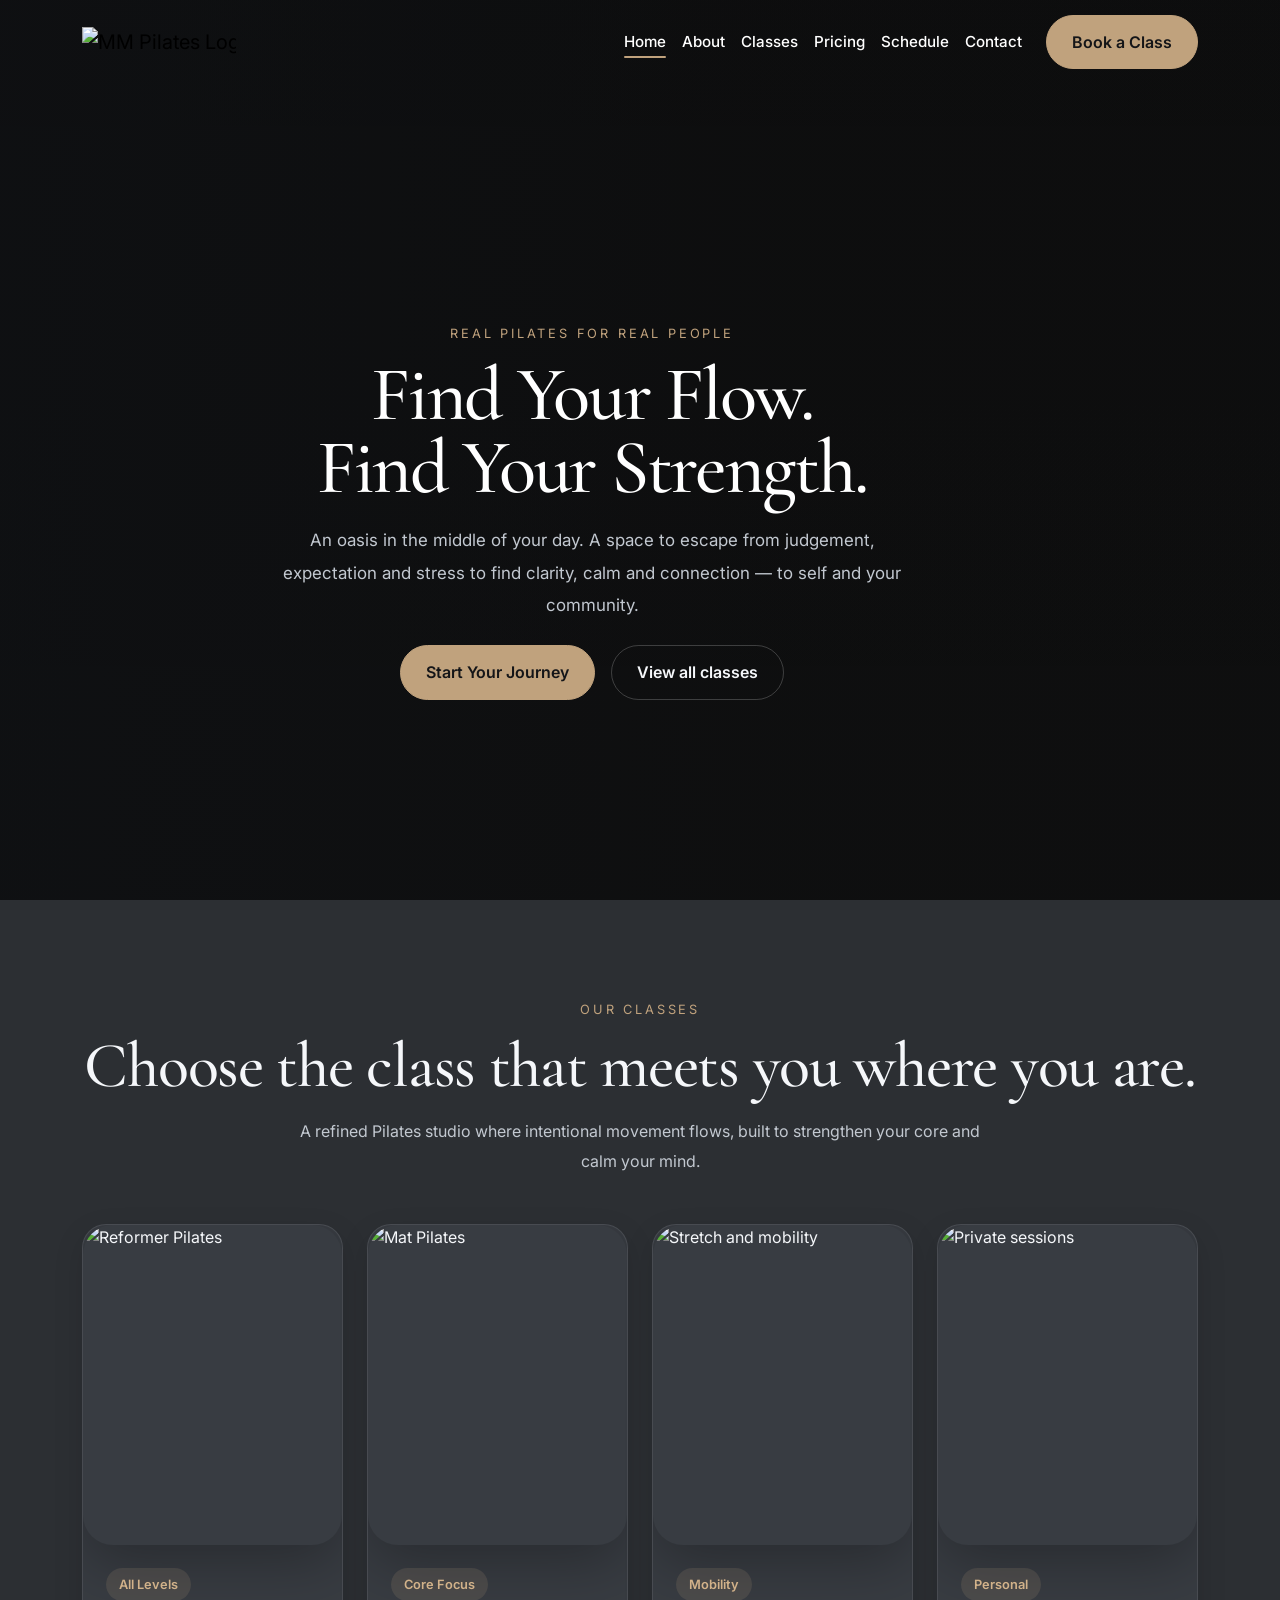
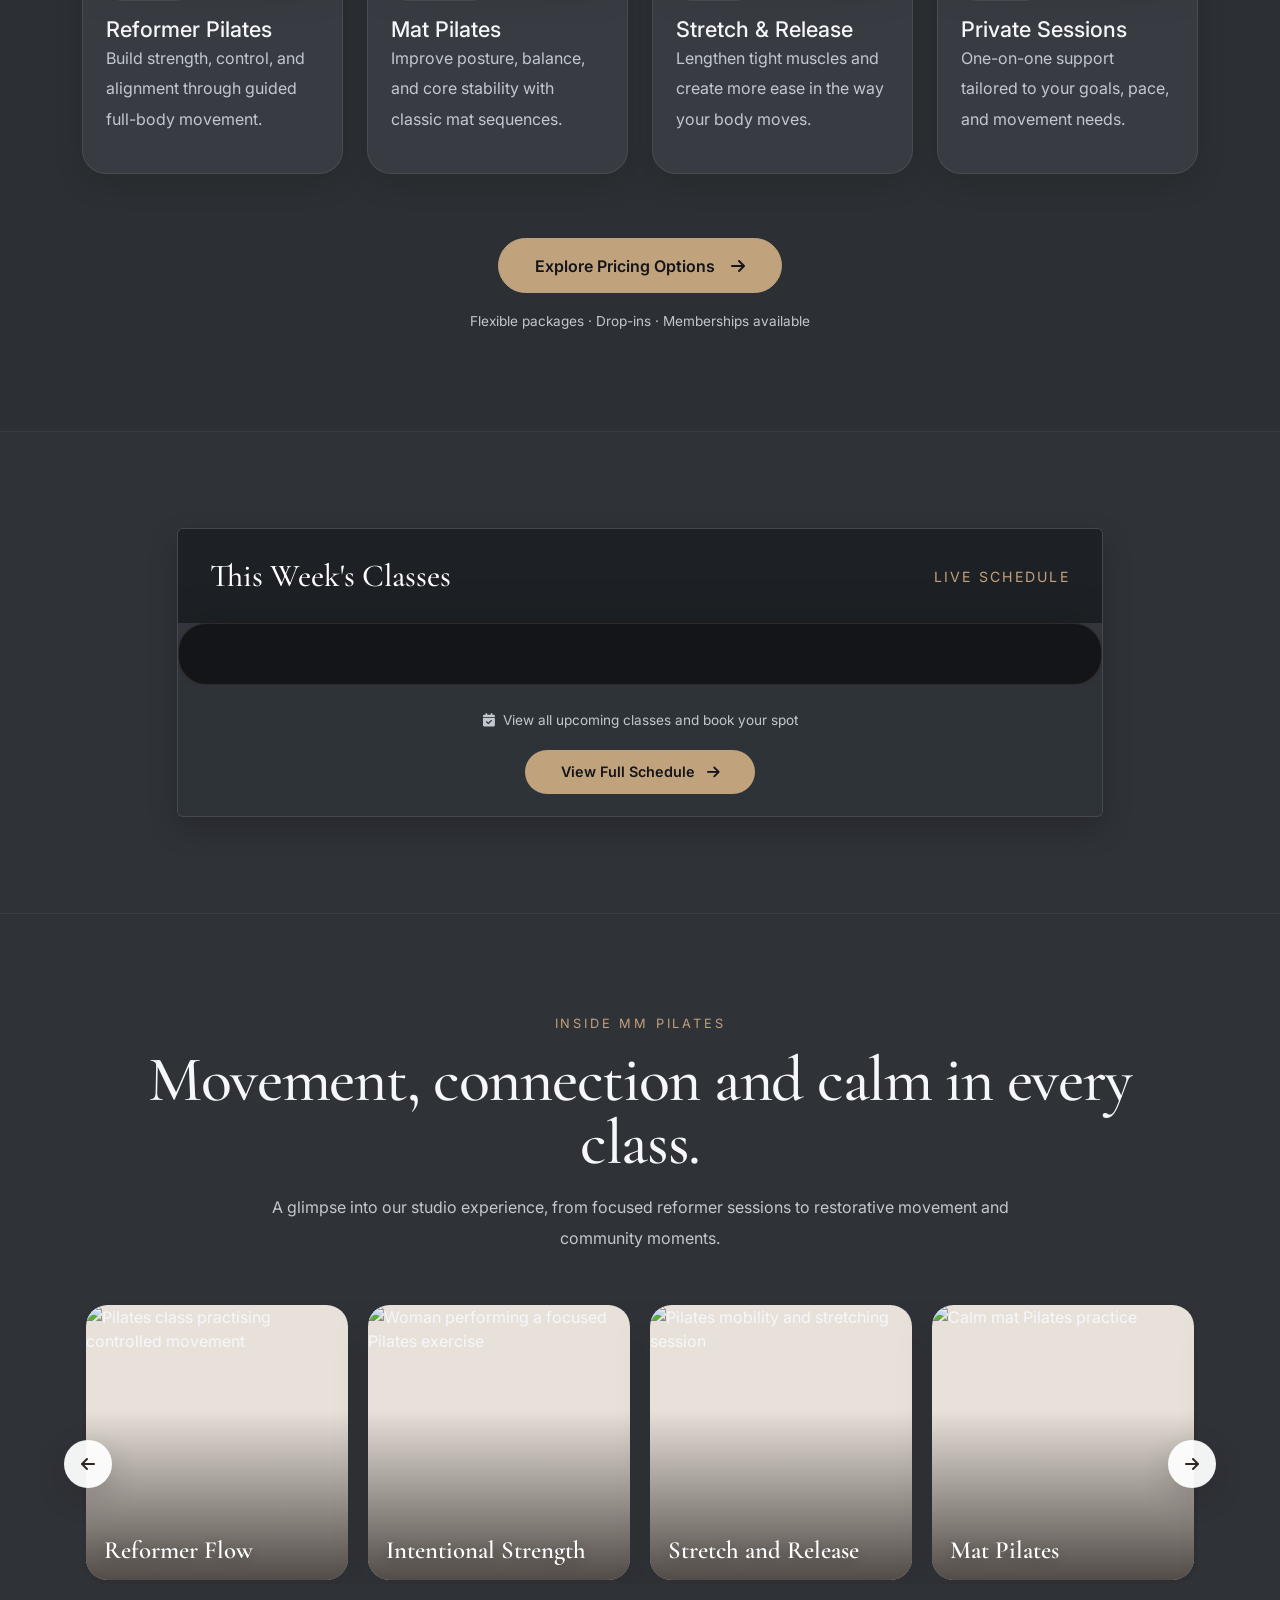
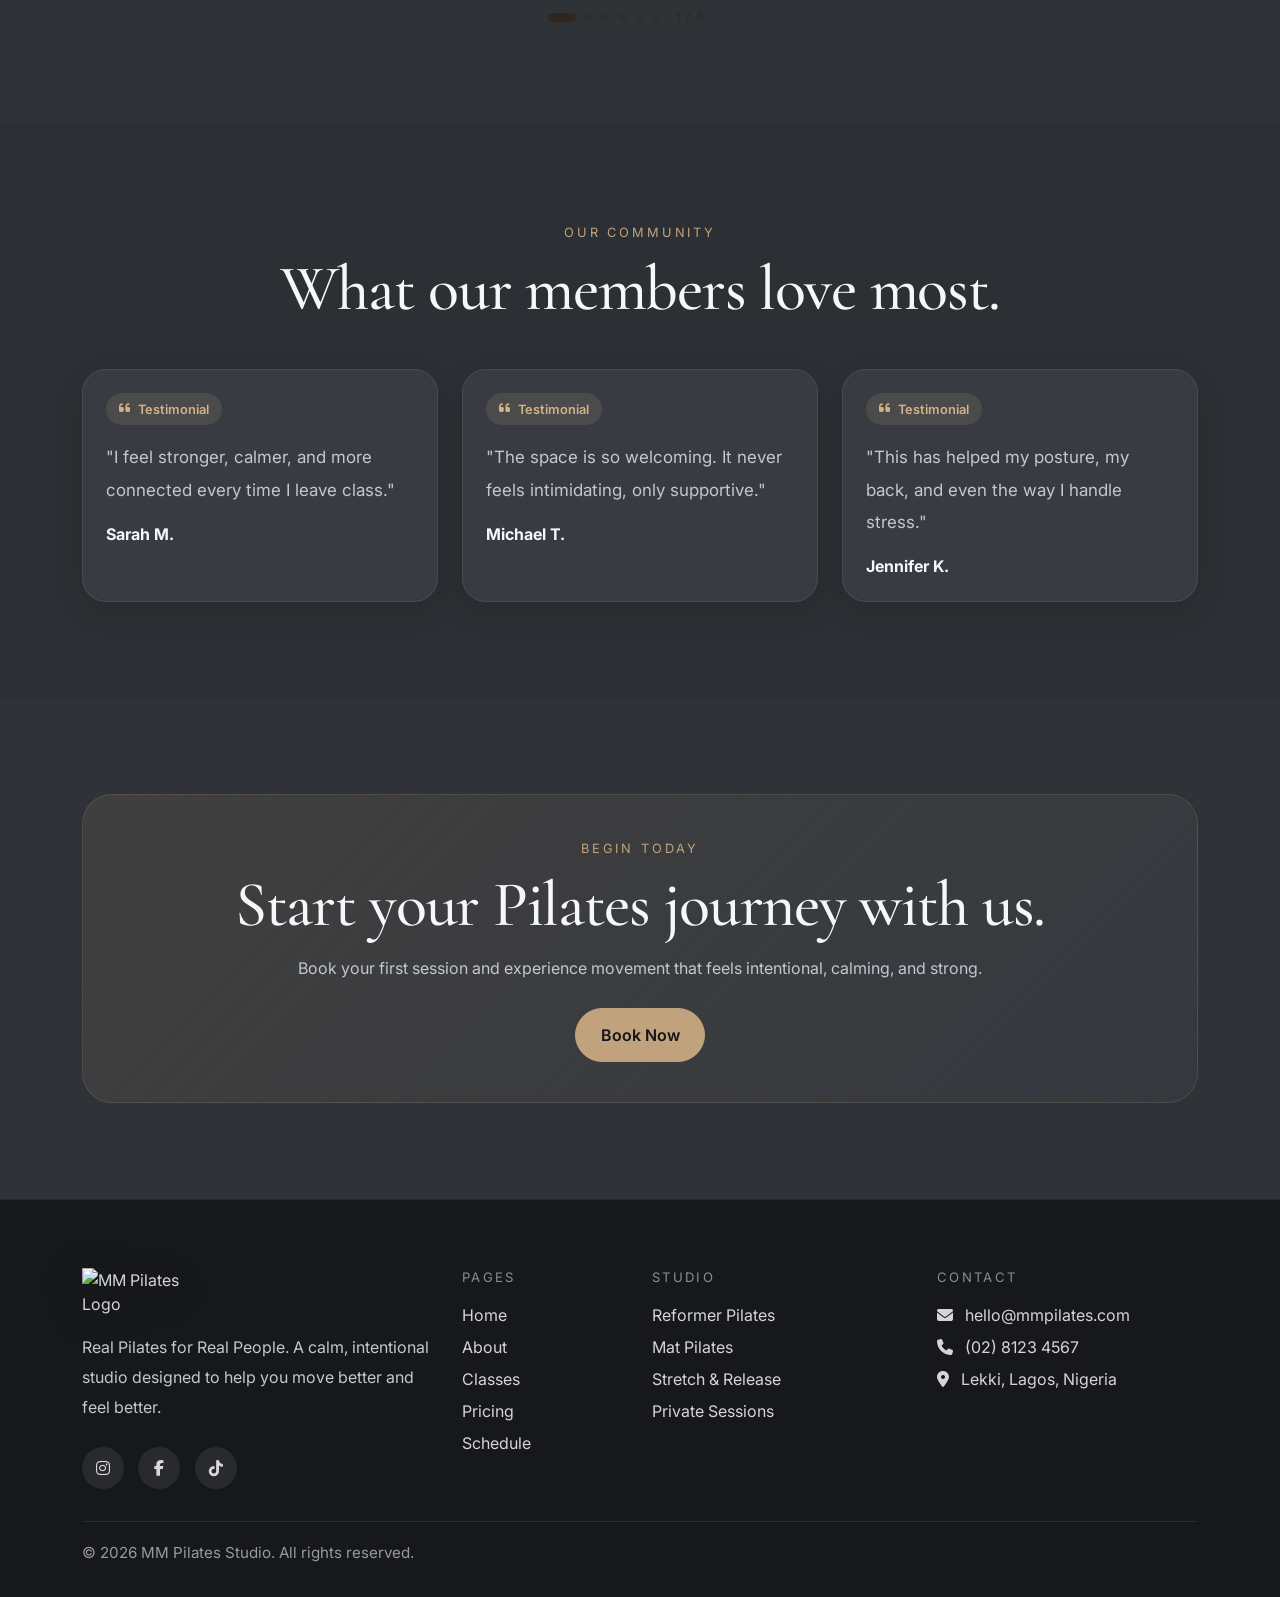
==== commit 8d6f5ef2: "momoyoga integration" ====
--- a/index.html
+++ b/index.html
@@ -2,64 +2,541 @@
 <html lang="en">
 
 <head>
-  <meta charset="UTF-8" />
-  <meta name="viewport" content="width=device-width, initial-scale=1.0" />
+  <meta charset="utf-8" />
+  <meta content="width=device-width, initial-scale=1.0" name="viewport" />
   <title>MM Pilates Studio | Find Your Flow</title>
-  <meta name="description"
-    content="MM Pilates Studio - Real Pilates for Real People. Join our inclusive, welcoming community and discover the transformative power of Pilates." />
-
-  <link rel="icon" type="image/png" href="assets/images/logo.png" />
-
-  <link rel="preconnect" href="https://fonts.googleapis.com" />
-  <link rel="preconnect" href="https://fonts.gstatic.com" crossorigin />
+  <meta
+    content="MM Pilates Studio - Real Pilates for Real People. Join our inclusive, welcoming community and discover the transformative power of Pilates."
+    name="description" />
+  <link href="assets/images/logo.png" rel="icon" type="image/png" />
+  <link href="https://fonts.googleapis.com" rel="preconnect" />
+  <link crossorigin="" href="https://fonts.gstatic.com" rel="preconnect" />
   <link
-    href="https://fonts.googleapis.com/css2?family=Inter:wght@300;400;500;600;700&family=Cormorant+Garamond:wght@400;500;600;700&display=swap"
+    href="https://fonts.googleapis.com/css2?family=Inter:wght@300;400;500;600;700&amp;family=Cormorant+Garamond:wght@400;500;600;700&amp;display=swap"
     rel="stylesheet" />
-
   <link href="https://cdn.jsdelivr.net/npm/bootstrap@5.3.0/dist/css/bootstrap.min.css" rel="stylesheet" />
-  <link rel="stylesheet" href="https://cdnjs.cloudflare.com/ajax/libs/font-awesome/6.4.0/css/all.min.css" />
-  <link rel="stylesheet" href="css/style2.css">
-  
+  <link href="https://cdnjs.cloudflare.com/ajax/libs/font-awesome/6.4.0/css/all.min.css" rel="stylesheet" />
+  <link href="css/style2.css" rel="stylesheet" />
+
+  <!-- Momo Yoga Schedule Integration CSS -->
+  <link rel="stylesheet" crossorigin="anonymous" href="https://cdn.momo.yoga/plugins/schedule-integration/schedule.css">
+
+  <style>
+    /* =========================================================
+   MM PILATES STUDIO GALLERY CAROUSEL
+========================================================= */
+
+    .mm-gallery-section {
+      overflow: hidden;
+    }
+
+    .mm-gallery-section .section-intro {
+      max-width: 760px;
+      margin-inline: auto;
+    }
+
+    .mm-gallery-carousel {
+      position: relative;
+      max-width: 1180px;
+      margin-inline: auto;
+    }
+
+    .mm-gallery-viewport {
+      overflow: hidden;
+      border-radius: 1.5rem;
+      outline: none;
+    }
+
+    .mm-gallery-viewport:focus-visible {
+      box-shadow: 0 0 0 4px rgba(178, 133, 105, 0.22);
+    }
+
+    .mm-gallery-track {
+      display: flex;
+      gap: 1.25rem;
+      padding: 0.25rem;
+      transition: transform 0.65s cubic-bezier(0.22, 1, 0.36, 1);
+      will-change: transform;
+    }
+
+    .mm-gallery-slide {
+      position: relative;
+      flex: 0 0 calc((100% - 2.5rem) / 3);
+      aspect-ratio: 4 / 5;
+      margin: 0;
+      overflow: hidden;
+      border-radius: 1.35rem;
+      background: #e8e1da;
+      box-shadow: 0 16px 40px rgba(36, 27, 22, 0.10);
+    }
+
+    .mm-gallery-slide::after {
+      content: "";
+      position: absolute;
+      inset: 38% 0 0;
+      background: linear-gradient(180deg, transparent, rgba(24, 18, 15, 0.72));
+      pointer-events: none;
+    }
+
+    .mm-gallery-slide img {
+      width: 100%;
+      height: 100%;
+      display: block;
+      object-fit: cover;
+      transition: transform 0.7s ease;
+    }
+
+    .mm-gallery-slide:hover img {
+      transform: scale(1.06);
+    }
+
+    .mm-gallery-slide figcaption {
+      position: absolute;
+      right: 1.15rem;
+      bottom: 1.05rem;
+      left: 1.15rem;
+      z-index: 2;
+      color: #fff;
+      font-family: "Cormorant Garamond", serif;
+      font-size: 1.55rem;
+      font-weight: 600;
+      line-height: 1.05;
+      text-shadow: 0 2px 12px rgba(0, 0, 0, 0.25);
+    }
+
+    .mm-gallery-arrow {
+      position: absolute;
+      top: 50%;
+      z-index: 5;
+      width: 3rem;
+      height: 3rem;
+      display: inline-flex;
+      align-items: center;
+      justify-content: center;
+      border: 0;
+      border-radius: 50%;
+      background: rgba(255, 255, 255, 0.94);
+      color: #30251f;
+      box-shadow: 0 10px 30px rgba(31, 24, 20, 0.18);
+      transform: translateY(-50%);
+      transition: transform 0.25s ease, background 0.25s ease, color 0.25s ease;
+    }
+
+    .mm-gallery-arrow:hover,
+    .mm-gallery-arrow:focus-visible {
+      background: #30251f;
+      color: #fff;
+      transform: translateY(-50%) scale(1.08);
+    }
+
+    .mm-gallery-prev {
+      left: -1.1rem;
+    }
+
+    .mm-gallery-next {
+      right: -1.1rem;
+    }
+
+    .mm-gallery-controls {
+      display: flex;
+      align-items: center;
+      justify-content: center;
+      gap: 1rem;
+      margin-top: 1.5rem;
+    }
+
+    .mm-gallery-dots {
+      display: flex;
+      align-items: center;
+      gap: 0.5rem;
+    }
+
+    .mm-gallery-dot {
+      width: 0.55rem;
+      height: 0.55rem;
+      padding: 0;
+      border: 0;
+      border-radius: 999px;
+      background: rgba(48, 37, 31, 0.24);
+      transition: width 0.3s ease, background 0.3s ease;
+    }
+
+    .mm-gallery-dot.is-active {
+      width: 1.8rem;
+      background: #30251f;
+    }
+
+    .mm-gallery-counter {
+      min-width: 3.5rem;
+      color: rgba(48, 37, 31, 0.7);
+      font-size: 0.78rem;
+      font-weight: 600;
+      letter-spacing: 0.08em;
+    }
+
+    /* =========================================================
+   MOMO YOGA SCHEDULE - DARK THEME WITH PAGINATION
+========================================================= */
+    .momo-schedule-wrapper {
+      background: #141518;
+      border-radius: 28px;
+      padding: 30px;
+      border: 1px solid rgba(192, 162, 125, 0.15);
+      box-shadow: 0 20px 60px rgba(0, 0, 0, 0.3);
+    }
+
+    .momo-schedule-wrapper .momo-schedule * {
+      color: #ffffff !important;
+    }
+
+    .momo-schedule-wrapper .momo-class-card {
+      background: rgba(255, 255, 255, 0.04) !important;
+      border: 1px solid rgba(192, 162, 125, 0.12) !important;
+      border-radius: 16px !important;
+      padding: 16px !important;
+      margin-bottom: 12px !important;
+      transition: all 0.3s ease !important;
+    }
+
+    .momo-schedule-wrapper .momo-class-card:hover {
+      background: rgba(192, 162, 125, 0.08) !important;
+      border-color: #c0a27d !important;
+      transform: translateY(-2px);
+      box-shadow: 0 8px 25px rgba(192, 162, 125, 0.1);
+    }
+
+    .momo-schedule-wrapper .momo-class-title {
+      color: #c0a27d !important;
+      font-weight: 700 !important;
+      font-size: 1.05rem !important;
+    }
+
+    .momo-schedule-wrapper .momo-class-time {
+      color: #ffffff !important;
+      font-weight: 600 !important;
+    }
+
+    .momo-schedule-wrapper .momo-class-teacher {
+      color: rgba(255, 255, 255, 0.6) !important;
+    }
+
+    .momo-schedule-wrapper .momo-day-header {
+      color: #c0a27d !important;
+      font-weight: 700 !important;
+      border-bottom: 2px solid rgba(192, 162, 125, 0.3) !important;
+      padding-bottom: 0.6rem !important;
+      margin-bottom: 1rem !important;
+      font-size: 1.1rem !important;
+    }
+
+    .momo-schedule-wrapper .momo-book-btn {
+      background: #c0a27d !important;
+      color: #141518 !important;
+      border: none !important;
+      border-radius: 30px !important;
+      padding: 0.5rem 1.8rem !important;
+      font-weight: 700 !important;
+      font-size: 0.8rem !important;
+      transition: all 0.3s ease !important;
+      text-transform: uppercase !important;
+      letter-spacing: 0.5px !important;
+    }
+
+    .momo-schedule-wrapper .momo-book-btn:hover {
+      background: #d4b89b !important;
+      transform: scale(1.03);
+    }
+
+    .momo-schedule-wrapper .momo-no-classes {
+      color: rgba(255, 255, 255, 0.4) !important;
+      text-align: center !important;
+      padding: 2rem 0 !important;
+    }
+
+    /* =========================================================
+   PAGINATION - DARK THEME
+========================================================= */
+    .momo-pagination {
+      display: flex;
+      justify-content: center;
+      align-items: center;
+      gap: 8px;
+      margin-top: 20px;
+      padding-top: 20px;
+      border-top: 1px solid rgba(192, 162, 125, 0.15);
+    }
+
+    .momo-pagination-hidden {
+      display: none !important;
+    }
+
+    .momo-pagination button {
+      background: transparent;
+      border: 1.5px solid rgba(192, 162, 125, 0.25);
+      color: #ffffff;
+      width: 42px;
+      height: 42px;
+      border-radius: 50%;
+      font-size: 0.9rem;
+      font-weight: 600;
+      cursor: pointer;
+      transition: all 0.3s ease;
+      display: flex;
+      align-items: center;
+      justify-content: center;
+    }
+
+    .momo-pagination button:hover {
+      border-color: #c0a27d;
+      background: rgba(192, 162, 125, 0.1);
+      color: #c0a27d;
+    }
+
+    .momo-pagination button.active {
+      background: #c0a27d;
+      border-color: #c0a27d;
+      color: #141518;
+    }
+
+    .momo-pagination button.active:hover {
+      background: #d4b89b;
+      border-color: #d4b89b;
+      color: #141518;
+    }
+
+    .momo-pagination button:disabled {
+      opacity: 0.3;
+      cursor: not-allowed;
+    }
+
+    .momo-pagination button:disabled:hover {
+      background: transparent;
+      border-color: rgba(192, 162, 125, 0.25);
+      color: #ffffff;
+    }
+
+    .momo-pagination .page-dots {
+      color: rgba(255, 255, 255, 0.4);
+      padding: 0 4px;
+    }
+
+    .momo-page-numbers {
+      display: flex;
+      align-items: center;
+      justify-content: center;
+      gap: 8px;
+    }
+
+    .momo-pagination-status {
+      margin: 12px 0 0;
+      text-align: center;
+      color: rgba(255, 255, 255, 0.4) !important;
+      font-size: 0.85rem;
+    }
+
+    .momo-pagination-status:empty {
+      display: none;
+    }
+
+    .schedule-view-all-btn {
+      display: inline-block;
+      padding: 0.7rem 2.2rem;
+      border-radius: 30px;
+      background: #c0a27d;
+      color: #141518;
+      font-weight: 600;
+      font-size: 0.9rem;
+      text-decoration: none;
+      transition: all 0.3s ease;
+      border: none;
+      cursor: pointer;
+      text-align: center;
+    }
+
+    .schedule-view-all-btn:hover {
+      background: #d4b89b;
+      color: #141518;
+      transform: translateY(-2px);
+    }
+
+    @media (max-width: 991px) {
+      .mm-gallery-slide {
+        flex-basis: calc((100% - 1.25rem) / 2);
+        aspect-ratio: 4 / 4.7;
+      }
+
+      .mm-gallery-prev {
+        left: 0.65rem;
+      }
+
+      .mm-gallery-next {
+        right: 0.65rem;
+      }
+
+      .momo-schedule-wrapper {
+        padding: 20px;
+      }
+    }
+
+    @media (max-width: 575px) {
+      .mm-gallery-track {
+        gap: 0.9rem;
+      }
+
+      .mm-gallery-slide {
+        flex-basis: 88%;
+        aspect-ratio: 4 / 4.8;
+      }
+
+      .mm-gallery-slide figcaption {
+        font-size: 1.35rem;
+      }
+
+      .mm-gallery-arrow {
+        width: 2.65rem;
+        height: 2.65rem;
+      }
+
+      .mm-gallery-controls {
+        margin-top: 1.15rem;
+      }
+
+      .momo-schedule-wrapper {
+        padding: 12px;
+        border-radius: 20px;
+      }
+
+      .momo-pagination button {
+        width: 36px;
+        height: 36px;
+        font-size: 0.8rem;
+      }
+    }
+
+    @media (prefers-reduced-motion: reduce) {
+
+      .mm-gallery-track,
+      .mm-gallery-slide img,
+      .mm-gallery-arrow,
+      .mm-gallery-dot {
+        transition: none !important;
+      }
+    }
+
+    /* Gallery improvements */
+    .mm-gallery-slide {
+      flex-basis: calc((100% - 3.75rem) / 4);
+      aspect-ratio: 1 / 1.05;
+      max-height: 280px;
+      cursor: pointer;
+    }
+
+    .mm-gallery-slide img {
+      height: 100%;
+      object-fit: cover;
+    }
+
+    .mm-gallery-viewport {
+      cursor: grab;
+    }
+
+    .mm-image-lightbox {
+      display: none;
+      position: fixed;
+      inset: 0;
+      background: rgba(0, 0, 0, .85);
+      z-index: 9999;
+      align-items: center;
+      justify-content: center;
+      padding: 30px;
+    }
+
+    .mm-image-lightbox.active {
+      display: flex;
+    }
+
+    .mm-image-lightbox img {
+      max-width: 90vw;
+      max-height: 85vh;
+      border-radius: 15px;
+      box-shadow: 0 20px 60px rgba(0, 0, 0, .5);
+    }
+
+    .mm-image-lightbox-close {
+      position: absolute;
+      top: 25px;
+      right: 35px;
+      color: white;
+      font-size: 40px;
+      cursor: pointer;
+    }
+
+    .mm-image-lightbox-nav {
+      position: absolute;
+      top: 50%;
+      transform: translateY(-50%);
+      background: rgba(255, 255, 255, .9);
+      border: 0;
+      width: 50px;
+      height: 50px;
+      border-radius: 50%;
+      font-size: 28px;
+      cursor: pointer;
+      z-index: 2;
+    }
+
+    .mm-image-lightbox-prev {
+      left: 30px;
+    }
+
+    .mm-image-lightbox-next {
+      right: 30px;
+    }
+
+    .mm-image-lightbox-nav:hover {
+      background: #30251f;
+      color: white;
+    }
+
+    @media(max-width:900px) {
+      .mm-gallery-slide {
+        flex-basis: calc((100% - 1.25rem)/2);
+        max-height: 230px;
+      }
+    }
+
+    @media(max-width:600px) {
+      .mm-gallery-slide {
+        flex-basis: 88%;
+        max-height: 260px;
+      }
+    }
+  </style>
 </head>
 
 <body>
-
   <!-- NAVBAR -->
   <nav class="navbar navbar-expand-lg">
     <div class="container">
       <a class="navbar-brand" href="#">
-        <img src="assets/images/mm-logo.png" alt="MM Pilates Logo" class="nav-logo" />
+        <img alt="MM Pilates Logo" class="nav-logo" src="assets/images/mm-logo.png" />
       </a>
-
-      <button class="navbar-toggler" type="button" data-bs-toggle="collapse" data-bs-target="#navbarNav"
-        aria-controls="navbarNav" aria-expanded="false" aria-label="Toggle navigation">
+      <button aria-controls="navbarNav" aria-expanded="false" aria-label="Toggle navigation" class="navbar-toggler"
+        data-bs-target="#navbarNav" data-bs-toggle="collapse" type="button">
         <span class="navbar-toggler-icon"></span>
       </button>
-
       <div class="collapse navbar-collapse" id="navbarNav">
         <ul class="navbar-nav ms-auto align-items-lg-center">
           <li class="nav-item"><a class="nav-link active" href="#home">Home</a></li>
           <li class="nav-item"><a class="nav-link" href="about.html">About</a></li>
           <li class="nav-item"><a class="nav-link" href="#classes">Classes</a></li>
           <li class="nav-item">
-            <a class="nav-link" href="packages.html">Pricing</a>
+            <a class="nav-link" href="pricing.html">Pricing</a>
           </li>
-
-          <!-- Pricing Dropdown with Underline Effect -->
-          <!-- <li class="nav-item dropdown">
-            <a class="nav-link dropdown-toggle" href="#" role="button" data-bs-toggle="dropdown" aria-expanded="false">
-              Pricing
-            </a>
-            <ul class="dropdown-menu dropdown-menu-dark">
-              <li><a class="dropdown-item" href="packages.html">Packages</a></li>
-              <li><a class="dropdown-item" href="membership.html">Membership</a></li>
-            </ul>
-          </li> -->
-
-          <li class="nav-item"><a class="nav-link" href="#schedule">Schedule</a></li>
+          <li class="nav-item"><a class="nav-link" href="schedule.html">Schedule</a></li>
           <li class="nav-item"><a class="nav-link" href="contact.html">Contact</a></li>
           <li class="nav-item ms-lg-3 mt-3 mt-lg-0">
-            <a class="btn-muse" href="#schedule">Book a Class</a>
+            <a class="btn-muse" href="schedule.html">Book a Class</a>
           </li>
         </ul>
       </div>
@@ -68,15 +545,14 @@
 
   <!-- HERO -->
   <section class="hero hero-video-bg" id="home">
-    <video class="hero-bg-video" autoplay muted loop playsinline>
+    <video autoplay="" class="hero-bg-video" loop="" muted="" playsinline="">
       <source src="assets/videos/heross-banner.mp4" type="video/mp4" />
     </video>
     <div class="hero-overlay"></div>
-
     <div class="container hero-content" style="padding-top: 180px;">
       <div class="row justify-content-center">
         <div class="col-lg-8 text-center">
-          <div class="hero-copy" data-reveal>
+          <div class="hero-copy" data-reveal="">
             <span class="eyebrow">REAL PILATES FOR REAL PEOPLE</span>
             <h1>Find Your Flow.<br />Find Your Strength.</h1>
             <p class="lead-text mx-auto" style="max-width: 700px;">
@@ -85,76 +561,14 @@
               and your community.
             </p>
             <div class="d-flex flex-wrap gap-3 justify-content-center mt-4">
-              <a href="#schedule" class="btn-muse">Start Your Journey</a>
-              <a href="#about" class="btn-muse-outline">View all classes</a>
+              <a class="btn-muse" href="#schedule">Start Your Journey</a>
+              <a class="btn-muse-outline" href="#about">View all classes</a>
             </div>
           </div>
         </div>
       </div>
     </div>
   </section>
-
-  <!-- QUICK GRID -->
-  <!-- <section class="section-pad section-soft quick-grid-wrap" id="about">
-    <div class="container">
-      <div class="quick-grid">
-        <div class="row g-4">
-          <div class="col-md-4" data-reveal>
-            <div class="quick-card">
-              <div class="icon"><i class="fas fa-spa"></i></div>
-              <h3>Intentional Movement</h3>
-              <p class="copy-muted mb-0">
-                Classes designed to help you move with control, ease, and confidence.
-              </p>
-            </div>
-          </div>
-          <div class="col-md-4" data-reveal>
-            <div class="quick-card">
-              <div class="icon"><i class="fas fa-users"></i></div>
-              <h3>Welcoming Studio</h3>
-              <p class="copy-muted mb-0">
-                A calm, inclusive space where every level and every body is welcome.
-              </p>
-            </div>
-          </div>
-          <div class="col-md-4" data-reveal>
-            <div class="quick-card">
-              <div class="icon"><i class="fas fa-heart-pulse"></i></div>
-              <h3>Real Results</h3>
-              <p class="copy-muted mb-0">
-                Build strength, improve posture, and reconnect with your body.
-              </p>
-            </div>
-          </div>
-        </div>
-      </div>
-
-      <div class="row align-items-center g-5 studio-split">
-        <div class="col-lg-6" data-reveal>
-          <span class="eyebrow">OUR STUDIO</span>
-          <h2 class="section-title">Movement that feels beautiful, grounded and personal.</h2>
-          <p class="lead-text">
-            At MM Pilates, we believe movement should feel supportive and empowering.
-            Our sessions are designed to help you strengthen deeply, move intentionally,
-            and create space for calm in your daily routine.
-          </p>
-          <p class="copy-muted">
-            Whether you are completely new or returning to your practice, this is a
-            place where you can slow down, breathe, and move with purpose.
-          </p>
-          <div class="mt-4">
-            <a href="#classes" class="btn-muse">Explore Classes</a>
-          </div>
-        </div>
-
-        <div class="col-lg-6" data-reveal>
-          <div class="image-stack">
-            <img src="./assets/images/allana.jpg" alt="Pilates studio class" class="feature-media" />
-          </div>
-        </div>
-      </div>
-    </div>
-  </section> -->
 
   <!-- CLASSES -->
   <section class="section-pad" id="classes">
@@ -166,12 +580,11 @@
           A refined Pilates studio where intentional movement flows, built to strengthen your core and calm your mind.
         </p>
       </div>
-
       <div class="row g-4">
-        <div class="col-md-6 col-lg-3" data-reveal>
+        <div class="col-md-6 col-lg-3" data-reveal="">
           <article class="studio-card">
-            <img src="https://images.unsplash.com/photo-1518611012118-696072aa579a?w=800" alt="Reformer Pilates"
-              class="card-media" />
+            <img alt="Reformer Pilates" class="card-media"
+              src="https://images.unsplash.com/photo-1518611012118-696072aa579a?w=800" />
             <div class="content">
               <span class="tag">All Levels</span>
               <h3 class="card-title mt-3">Reformer Pilates</h3>
@@ -181,11 +594,10 @@
             </div>
           </article>
         </div>
-
-        <div class="col-md-6 col-lg-3" data-reveal>
+        <div class="col-md-6 col-lg-3" data-reveal="">
           <article class="studio-card">
-            <img src="https://images.unsplash.com/photo-1552196563-55cd4e45efb3?w=800&auto=format&fit=crop&q=80"
-              alt="Mat Pilates" class="card-media" />
+            <img alt="Mat Pilates" class="card-media"
+              src="https://images.unsplash.com/photo-1552196563-55cd4e45efb3?w=800&amp;auto=format&amp;fit=crop&amp;q=80" />
             <div class="content">
               <span class="tag">Core Focus</span>
               <h3 class="card-title mt-3">Mat Pilates</h3>
@@ -195,25 +607,23 @@
             </div>
           </article>
         </div>
-
-        <div class="col-md-6 col-lg-3" data-reveal>
+        <div class="col-md-6 col-lg-3" data-reveal="">
           <article class="studio-card">
-            <img src="https://images.unsplash.com/photo-1599901860904-17e6ed7083a0?w=800" alt="Stretch and mobility"
-              class="card-media" />
+            <img alt="Stretch and mobility" class="card-media"
+              src="https://images.unsplash.com/photo-1599901860904-17e6ed7083a0?w=800" />
             <div class="content">
               <span class="tag">Mobility</span>
-              <h3 class="card-title mt-3">Stretch & Release</h3>
+              <h3 class="card-title mt-3">Stretch &amp; Release</h3>
               <p class="copy-muted">
                 Lengthen tight muscles and create more ease in the way your body moves.
               </p>
             </div>
           </article>
         </div>
-
-        <div class="col-md-6 col-lg-3" data-reveal>
+        <div class="col-md-6 col-lg-3" data-reveal="">
           <article class="studio-card">
-            <img src="https://images.unsplash.com/photo-1544367567-0f2fcb009e0b?w=800" alt="Private sessions"
-              class="card-media" />
+            <img alt="Private sessions" class="card-media"
+              src="https://images.unsplash.com/photo-1544367567-0f2fcb009e0b?w=800" />
             <div class="content">
               <span class="tag">Personal</span>
               <h3 class="card-title mt-3">Private Sessions</h3>
@@ -224,10 +634,9 @@
           </article>
         </div>
       </div>
-
       <!-- Button Section -->
-      <div class="text-center mt-5 pt-3" data-reveal>
-        <a href="#pricing" class="btn-muse" style="padding: 0.9rem 2.2rem;">
+      <div class="text-center mt-5 pt-3" data-reveal="">
+        <a class="btn-muse" href="#pricing" style="padding: 0.9rem 2.2rem;">
           Explore Pricing Options <i class="fas fa-arrow-right ms-2"></i>
         </a>
         <p class="copy-muted mt-3 mb-0" style="font-size: 0.85rem;">
@@ -237,268 +646,127 @@
     </div>
   </section>
 
-  <!-- PRICING SECTION - NEW -->
-  <!-- <section class="section-pad section-soft" id="pricing">
+  <!-- TIMETABLE - MOMO YOGA SCHEDULE WITH PAGINATION -->
+  <section class="booking-section section-pad" id="schedule">
     <div class="container">
-      <div class="text-center mb-5">
-        <span class="eyebrow">INVEST IN YOURSELF</span>
-        <h2 class="section-title">Simple, transparent pricing.</h2>
-        <p class="copy-muted section-intro">
-          Choose the option that fits your lifestyle. No hidden fees, no long-term contracts.
-        </p>
-      </div>
-
-      <div class="row g-4">
-        
-        <div class="col-md-6 col-lg-3" data-reveal>
-          <div class="pricing-card">
-            <div class="pricing-icon">
-              <i class="fas fa-calendar-day"></i>
+      <div class="row justify-content-center">
+        <div class="col-lg-10">
+          <div class="booking-card" data-reveal="">
+            <div class="booking-card-header">
+              <h3>This Week's Classes</h3>
+              <span class="booking-live">LIVE SCHEDULE</span>
             </div>
-            <h3 class="pricing-title">Drop-in Class</h3>
-            <div class="pricing-price">₦12,000 <span>/ class</span></div>
-            <ul class="pricing-features">
-              <li><i class="fas fa-check"></i> Single 60-min class</li>
-              <li><i class="fas fa-check"></i> Access to any class type</li>
-              <li><i class="fas fa-check"></i> Perfect for trying us out</li>
-              <li><i class="fas fa-check"></i> Valid for 30 days</li>
-            </ul>
-            <a href="#schedule" class="btn-muse btn-pricing">Book Now</a>
-          </div>
-        </div>
-
-       
-        <div class="col-md-6 col-lg-3" data-reveal>
-          <div class="pricing-card">
-            <div class="pricing-icon">
-              <i class="fas fa-ticket-alt"></i>
+
+            <!-- Momo Yoga Schedule Integration -->
+            <div class="momo-schedule-wrapper">
+              <div data-momo-schedule="https://www.momoyoga.com/lostudio/"
+                   data-momo-view-type="Weekly"
+                   data-momo-show-teacher="true"
+                   data-momo-show-teacher-filter="false"
+                   data-momo-show-schedule-images="true"
+                   data-momo-apply-colors="true"
+                   data-momo-show-end-time="true"
+                   data-momo-primary-color="#c0a27d"
+                   data-momo-container=".momo-schedule-wrapper"
+                   data-momo-limit="5">
+              </div>
+
+              <!-- Pagination Controls -->
+              <nav class="momo-pagination momo-pagination-hidden" id="momoPagination"
+                   aria-label="Class schedule pagination">
+                <button type="button" class="prev" id="prevClassPage" aria-label="Previous class page">
+                  <i class="fas fa-chevron-left" aria-hidden="true"></i>
+                </button>
+
+                <div class="momo-page-numbers" id="momoPageNumbers"></div>
+
+                <button type="button" class="next" id="nextClassPage" aria-label="Next class page">
+                  <i class="fas fa-chevron-right" aria-hidden="true"></i>
+                </button>
+              </nav>
+              <p class="momo-pagination-status" id="momoPaginationStatus" aria-live="polite"></p>
             </div>
-            <h3 class="pricing-title">5 Class Pack</h3>
-            <div class="pricing-price">₦55,000 <span>/ 5 classes</span></div>
-            <ul class="pricing-features">
-              <li><i class="fas fa-check"></i> 5 x 60-min classes</li>
-              <li><i class="fas fa-check"></i> Save ₦5,000 vs drop-in</li>
-              <li><i class="fas fa-check"></i> Valid for 3 months</li>
-              <li><i class="fas fa-check"></i> Shareable with friends</li>
-            </ul>
-            <a href="#schedule" class="btn-muse btn-pricing">Book Now</a>
-          </div>
-        </div>
-
-        
-        <div class="col-md-6 col-lg-3" data-reveal>
-          <div class="pricing-card featured">
-            <div class="featured-badge">Most Popular</div>
-            <div class="pricing-icon">
-              <i class="fas fa-star"></i>
-            </div>
-            <h3 class="pricing-title">10 Class Pack</h3>
-            <div class="pricing-price">₦100,000 <span>/ 10 classes</span></div>
-            <ul class="pricing-features">
-              <li><i class="fas fa-check"></i> 10 x 60-min classes</li>
-              <li><i class="fas fa-check"></i> Save ₦20,000 vs drop-in</li>
-              <li><i class="fas fa-check"></i> Valid for 6 months</li>
-              <li><i class="fas fa-check"></i> Priority booking</li>
-              <li><i class="fas fa-check"></i> Free mat rental</li>
-            </ul>
-            <a href="#schedule" class="btn-muse btn-pricing">Book Now</a>
-          </div>
-        </div>
-
-        
-        <div class="col-md-6 col-lg-3" data-reveal>
-          <div class="pricing-card">
-            <div class="pricing-icon">
-              <i class="fas fa-infinity"></i>
-            </div>
-            <h3 class="pricing-title">Monthly Unlimited</h3>
-            <div class="pricing-price">₦180,000 <span>/ month</span></div>
-            <ul class="pricing-features">
-              <li><i class="fas fa-check"></i> Unlimited classes</li>
-              <li><i class="fas fa-check"></i> Best value for regulars</li>
-              <li><i class="fas fa-check"></i> Priority class booking</li>
-              <li><i class="fas fa-check"></i> Free mat & towel</li>
-              <li><i class="fas fa-check"></i> 10% off workshops</li>
-            </ul>
-            <a href="#schedule" class="btn-muse btn-pricing">Join Now</a>
-          </div>
-        </div>
-      </div>
-
-      
-      <div class="row mt-5 pt-4">
-        <div class="col-12" data-reveal>
-          <div class="text-center mb-4">
-            <span class="eyebrow">PERSONALIZED ATTENTION</span>
-            <h3 class="section-title" style="font-size: 2rem;">Private & Duet Sessions</h3>
-          </div>
-        </div>
-        
-        <div class="col-md-6" data-reveal>
-          <div class="pricing-card" style="text-align: left;">
-            <div class="d-flex align-items-center gap-3 mb-3">
-              <div class="pricing-icon" style="margin-bottom: 0;">
-                <i class="fas fa-user"></i>
-              </div>
-              <h3 class="pricing-title mb-0">Private Session</h3>
-            </div>
-            <div class="pricing-price" style="font-size: 2rem;">₦35,000 <span>/ session</span></div>
-            <ul class="pricing-features">
-              <li><i class="fas fa-check"></i> One-on-one personalized instruction</li>
-              <li><i class="fas fa-check"></i> Tailored to your specific goals</li>
-              <li><i class="fas fa-check"></i> Flexible scheduling</li>
-              <li><i class="fas fa-check"></i> Perfect for beginners or rehabilitation</li>
-            </ul>
-            <a href="#schedule" class="btn-muse btn-pricing">Book Private</a>
-          </div>
-        </div>
-        
-        <div class="col-md-6" data-reveal>
-          <div class="pricing-card" style="text-align: left;">
-            <div class="d-flex align-items-center gap-3 mb-3">
-              <div class="pricing-icon" style="margin-bottom: 0;">
-                <i class="fas fa-user-friends"></i>
-              </div>
-              <h3 class="pricing-title mb-0">Duet Session</h3>
-            </div>
-            <div class="pricing-price" style="font-size: 2rem;">₦50,000 <span>/ session</span></div>
-            <ul class="pricing-features">
-              <li><i class="fas fa-check"></i> Semi-private with a friend</li>
-              <li><i class="fas fa-check"></i> Personalized attention for two</li>
-              <li><i class="fas fa-check"></i> Great for partners or friends</li>
-              <li><i class="fas fa-check"></i> Shared experience, shared cost</li>
-            </ul>
-            <a href="#schedule" class="btn-muse btn-pricing">Book Duet</a>
-          </div>
-        </div>
-      </div>
-
-      
-      <div class="text-center mt-4" data-reveal>
-        <p class="copy-muted" style="font-size: 0.85rem;">
-          <i class="fas fa-info-circle me-1"></i> All classes include complimentary mat rental. 
-          First-time clients receive 20% off their first class pack.
-        </p>
-      </div>
-    </div>
-  </section> -->
-
-  <!-- EDITORIAL STORY BLOCK -->
-  <!-- <section class="section-pad">
-    <div class="container">
-      <div class="row align-items-center g-5">
-        <div class="col-lg-5" data-reveal>
-          <img src="./assets/images/studio-hurstville.jpg" alt="Pilates lifestyle" class="founder-image" />
-        </div>
-
-        <div class="col-lg-7" data-reveal>
-          <span class="eyebrow">WHY MM PILATES</span>
-          <div class="quote-panel">
-            <blockquote>
-              We create space for strength, softness, and steady progress — all in one practice.
-            </blockquote>
-            <p class="lead-text mb-0">
-              Every session is built to help you feel more connected to your body.
-              We focus on quality movement, calm energy, and a studio atmosphere that
-              supports consistency without pressure.
-            </p>
-          </div>
-
-          <div class="row g-4 mt-2">
-            <div class="col-md-6">
-              <div class="story-card">
-                <div class="content">
-                  <div class="icon"><i class="fas fa-feather"></i></div>
-                  <h4>Grace in Movement</h4>
-                  <p class="copy-muted mb-0">
-                    Strength and softness can exist together in the same practice.
-                  </p>
-                </div>
-              </div>
-            </div>
-
-            <div class="col-md-6">
-              <div class="story-card">
-                <div class="content">
-                  <div class="icon"><i class="fas fa-sun"></i></div>
-                  <h4>Feel-Good Routine</h4>
-                  <p class="copy-muted mb-0">
-                    Create a rhythm that supports your body and your everyday life.
-                  </p>
-                </div>
-              </div>
+
+            <div class="booking-card-footer text-center">
+              <p class="copy-muted mb-3" style="font-size: 0.85rem;">
+                <i class="fas fa-calendar-check me-1"></i>
+                View all upcoming classes and book your spot
+              </p>
+              <a href="schedule.html" class="schedule-view-all-btn">
+                View Full Schedule <i class="fas fa-arrow-right ms-2"></i>
+              </a>
             </div>
           </div>
         </div>
       </div>
     </div>
-  </section> -->
-
-  <!-- TIMETABLE -->
-  <section class="booking-section section-pad" id="schedule">
+  </section>
+
+  <!-- GALLERY SECTION -->
+  <section aria-labelledby="studioGalleryTitle" class="mm-gallery-section section-pad section-soft" id="studioGallery">
     <div class="container">
-      <div class="row justify-content-center">
-        <div class="col-lg-8">
-          <div class="booking-card" data-reveal>
-            <div class="booking-card-header">
-              <h3>This Week's Classes</h3>
-              <span class="booking-live">LIVE SCHEDULE</span>
-            </div>
-
-            <div class="booking-row">
-              <div class="booking-time">6:00 AM</div>
-              <div class="booking-class">
-                <h4>Reformer Pilates</h4>
-                <p>with Sarah O.</p>
-              </div>
-              <div class="booking-pill">5 spots left</div>
-            </div>
-
-            <div class="booking-row">
-              <div class="booking-time">8:30 AM</div>
-              <div class="booking-class">
-                <h4>Mat Pilates (All Levels)</h4>
-                <p>with Amara K.</p>
-              </div>
-              <div class="booking-pill">8 spots left</div>
-            </div>
-
-            <div class="booking-row">
-              <div class="booking-time">11:00 AM</div>
-              <div class="booking-class">
-                <h4>Aerial Yoga (Beginners)</h4>
-                <p>with Tola B.</p>
-              </div>
-              <div class="booking-pill">3 spots left</div>
-            </div>
-
-            <div class="booking-row">
-              <div class="booking-time">4:00 PM</div>
-              <div class="booking-class">
-                <h4>Strength & Tone</h4>
-                <p>with James A.</p>
-              </div>
-              <div class="booking-pill">6 spots left</div>
-            </div>
-
-            <div class="booking-row">
-              <div class="booking-time">6:30 PM</div>
-              <div class="booking-class">
-                <h4>Stretch & Release</h4>
-                <p>with Chidi N.</p>
-              </div>
-              <div class="booking-pill">10 spots left</div>
-            </div>
-
-            <div class="booking-card-footer">
-              Intimate classes · Expert guidance · Real-time availability
-              <div class="mt-3">
-                <a href="#" class="btn-muse btn-sm" style="padding: 0.6rem 1.5rem; font-size: 0.85rem;">
-                  View Full Schedule <i class="fas fa-arrow-right ms-2"></i>
-                </a>
-              </div>
-            </div>
+      <div class="text-center mb-5" data-reveal="">
+        <span class="eyebrow">INSIDE MM PILATES</span>
+        <h2 class="section-title" id="studioGalleryTitle">Movement, connection and calm in every class.</h2>
+        <p class="copy-muted section-intro">
+          A glimpse into our studio experience, from focused reformer sessions to restorative movement and community
+          moments.
+        </p>
+      </div>
+      <div class="mm-gallery-carousel" data-mm-gallery="" data-reveal="">
+        <div aria-label="Pilates studio image gallery" class="mm-gallery-viewport" tabindex="0">
+          <div class="mm-gallery-track">
+            <figure class="mm-gallery-slide">
+              <img alt="Pilates class practising controlled movement" loading="lazy"
+                src="https://images.unsplash.com/photo-1518611012118-696072aa579a?w=1200&amp;h=850&amp;fit=crop" />
+              <figcaption>Reformer Flow</figcaption>
+            </figure>
+            <figure class="mm-gallery-slide">
+              <img alt="Woman performing a focused Pilates exercise" loading="lazy"
+                src="https://images.unsplash.com/photo-1571019613454-1cb2f99b2d8b?w=1200&amp;h=850&amp;fit=crop" />
+              <figcaption>Intentional Strength</figcaption>
+            </figure>
+            <figure class="mm-gallery-slide">
+              <img alt="Pilates mobility and stretching session" loading="lazy"
+                src="https://images.unsplash.com/photo-1599901860904-17e6ed7083a0?w=1200&amp;h=850&amp;fit=crop" />
+              <figcaption>Stretch and Release</figcaption>
+            </figure>
+            <figure class="mm-gallery-slide">
+              <img alt="Calm mat Pilates practice" loading="lazy"
+                src="https://images.unsplash.com/photo-1552196563-55cd4e45efb3?w=1200&amp;h=850&amp;fit=crop" />
+              <figcaption>Mat Pilates</figcaption>
+            </figure>
+            <figure class="mm-gallery-slide">
+              <img alt="Private Pilates session with personalised guidance" loading="lazy"
+                src="https://images.unsplash.com/photo-1544367567-0f2fcb009e0b?w=1200&amp;h=850&amp;fit=crop" />
+              <figcaption>Private Guidance</figcaption>
+            </figure>
+            <figure class="mm-gallery-slide">
+              <img alt="Studio member building strength and balance" loading="lazy"
+                src="https://images.unsplash.com/photo-1517836357463-d25dfeac3438?w=1200&amp;h=850&amp;fit=crop" />
+              <figcaption>Strength and Balance</figcaption>
+            </figure>
+            <figure class="mm-gallery-slide">
+              <img alt="Pilates community moving together" loading="lazy"
+                src="https://images.unsplash.com/photo-1538805060514-97d9cc17730c?w=1200&amp;h=850&amp;fit=crop" />
+              <figcaption>Community Movement</figcaption>
+            </figure>
+            <figure class="mm-gallery-slide">
+              <img alt="Restorative studio movement session" loading="lazy"
+                src="https://images.unsplash.com/photo-1603988363607-e1e4a66962c6?w=1200&amp;h=850&amp;fit=crop" />
+              <figcaption>Calm and Restore</figcaption>
+            </figure>
           </div>
+        </div>
+        <button aria-label="Show previous gallery image" class="mm-gallery-arrow mm-gallery-prev" type="button">
+          <i aria-hidden="true" class="fas fa-arrow-left"></i>
+        </button>
+        <button aria-label="Show next gallery image" class="mm-gallery-arrow mm-gallery-next" type="button">
+          <i aria-hidden="true" class="fas fa-arrow-right"></i>
+        </button>
+        <div class="mm-gallery-controls">
+          <div aria-label="Choose gallery image" class="mm-gallery-dots"></div>
+          <span aria-live="polite" class="mm-gallery-counter">1 / 8</span>
         </div>
       </div>
     </div>
@@ -511,9 +779,8 @@
         <span class="eyebrow">OUR COMMUNITY</span>
         <h2 class="section-title">What our members love most.</h2>
       </div>
-
       <div class="row g-4">
-        <div class="col-md-4" data-reveal>
+        <div class="col-md-4" data-reveal="">
           <div class="testimonial-card">
             <div class="content">
               <span class="tag mb-3"><i class="fas fa-quote-left"></i> Testimonial</span>
@@ -524,8 +791,7 @@
             </div>
           </div>
         </div>
-
-        <div class="col-md-4" data-reveal>
+        <div class="col-md-4" data-reveal="">
           <div class="testimonial-card">
             <div class="content">
               <span class="tag mb-3"><i class="fas fa-quote-left"></i> Testimonial</span>
@@ -536,8 +802,7 @@
             </div>
           </div>
         </div>
-
-        <div class="col-md-4" data-reveal">
+        <div class="col-md-4" data-reveal"="">
           <div class="testimonial-card">
             <div class="content">
               <span class="tag mb-3"><i class="fas fa-quote-left"></i> Testimonial</span>
@@ -555,13 +820,13 @@
   <!-- CTA -->
   <section class="section-pad section-soft">
     <div class="container">
-      <div class="cta-band text-center" data-reveal>
+      <div class="cta-band text-center" data-reveal="">
         <span class="eyebrow">BEGIN TODAY</span>
         <h2 class="section-title mb-3">Start your Pilates journey with us.</h2>
         <p class="copy-muted mb-4">
           Book your first session and experience movement that feels intentional, calming, and strong.
         </p>
-        <a href="#schedule" class="btn-muse">Book Now</a>
+        <a class="btn-muse" href="#schedule">Book Now</a>
       </div>
     </div>
   </section>
@@ -571,7 +836,7 @@
     <div class="container">
       <div class="row g-4">
         <div class="col-lg-4">
-          <img src="assets/images/mm-logo.png" alt="MM Pilates Logo" class="footer-logo mb-3" />
+          <img alt="MM Pilates Logo" class="footer-logo mb-3" src="assets/images/mm-logo.png" />
           <p class="copy-muted">
             Real Pilates for Real People. A calm, intentional studio designed to
             help you move better and feel better.
@@ -582,28 +847,25 @@
             <a href="#"><i class="fab fa-tiktok"></i></a>
           </div>
         </div>
-
         <div class="col-md-4 col-lg-2">
           <p class="footer-title">Pages</p>
           <ul class="list-unstyled d-grid gap-2">
             <li><a href="#home">Home</a></li>
-            <li><a href="#about">About</a></li>
+            <li><a href="about.html">About</a></li>
             <li><a href="#classes">Classes</a></li>
-            <li><a href="#pricing">Pricing</a></li>
-            <li><a href="#schedule">Schedule</a></li>
+            <li><a href="pricing.html">Pricing</a></li>
+            <li><a href="schedule.html">Schedule</a></li>
           </ul>
         </div>
-
         <div class="col-md-4 col-lg-3">
           <p class="footer-title">Studio</p>
           <ul class="list-unstyled d-grid gap-2">
             <li>Reformer Pilates</li>
             <li>Mat Pilates</li>
-            <li>Stretch & Release</li>
+            <li>Stretch &amp; Release</li>
             <li>Private Sessions</li>
           </ul>
         </div>
-
         <div class="col-md-4 col-lg-3">
           <p class="footer-title">Contact</p>
           <ul class="list-unstyled d-grid gap-2">
@@ -613,19 +875,27 @@
           </ul>
         </div>
       </div>
-
       <div class="copyright">
-        © <span data-year></span> MM Pilates Studio. All rights reserved.
+        © <span data-year=""></span> MM Pilates Studio. All rights reserved.
       </div>
     </div>
   </footer>
 
-  <button class="back-to-top" type="button" aria-label="Back to top">
+  <button aria-label="Back to top" class="back-to-top" type="button">
     <i class="fas fa-arrow-up"></i>
   </button>
 
-  <script src="https://cdn.jsdelivr.net/npm/bootstrap@5.3.0/dist/js/bootstrap.bundle.min.js"></script>
+  <!-- Momo Yoga Schedule Integration Script -->
+  <script type="module" crossorigin="anonymous" src="https://cdn.momo.yoga/plugins/schedule-integration/schedule.js">
+  </script>
+
+  <script src="https://cdn.jsdelivr.net/npm/bootstrap@5.3.0/dist/js/bootstrap.bundle.min.js">
+  </script>
+
   <script>
+    // ============================================================
+    // BASE FUNCTIONALITY
+    // ============================================================
     document.addEventListener('DOMContentLoaded', () => {
       const yearSpan = document.querySelector('[data-year]');
       if (yearSpan) yearSpan.textContent = new Date().getFullYear();
@@ -665,7 +935,7 @@
       }
 
       document.querySelectorAll('a[href^="#"]').forEach((anchor) => {
-        anchor.addEventListener('click', function (event) {
+        anchor.addEventListener('click', function(event) {
           const href = this.getAttribute('href');
           if (href === '#') return;
           const target = document.querySelector(href);
@@ -676,6 +946,459 @@
         });
       });
     });
+
+    // ============================================================
+    // MOMO YOGA PAGINATION - 5 CLASSES PER PAGE
+    // ============================================================
+    document.addEventListener('DOMContentLoaded', function() {
+      const CLASSES_PER_PAGE = 5;
+      const momoScheduleRoot = document.querySelector('[data-momo-schedule]');
+      const momoPagination = document.getElementById('momoPagination');
+      const momoPageNumbers = document.getElementById('momoPageNumbers');
+      const momoPaginationStatus = document.getElementById('momoPaginationStatus');
+      const prevClassPage = document.getElementById('prevClassPage');
+      const nextClassPage = document.getElementById('nextClassPage');
+
+      if (!momoScheduleRoot) {
+        console.warn('Momo Yoga schedule container not found');
+        return;
+      }
+
+      let currentClassPage = 1;
+      let momoClassCards = [];
+      let paginationRefreshTimer;
+
+      /**
+       * Remove duplicate/nested matches so each class is counted once.
+       */
+      function removeNestedMatches(elements) {
+        const uniqueElements = [...new Set(elements)];
+
+        return uniqueElements.filter((element) => {
+          return !uniqueElements.some((otherElement) => {
+            return otherElement !== element && element.contains(otherElement);
+          });
+        });
+      }
+
+      /**
+       * Find the container belonging to one Book/Reserve button.
+       */
+      function findCardFromBookingAction(actionElement) {
+        let element = actionElement.parentElement;
+
+        while (element && element !== momoScheduleRoot) {
+          const bookingActions = [...element.querySelectorAll('a, button')].filter((control) => {
+            return /book|reserve|register|sign\s*up|join/i.test(control.textContent.trim());
+          });
+
+          const text = element.textContent.replace(/\s+/g, ' ').trim();
+          const hasUsefulClassDetails = text.length >= 12;
+
+          if (bookingActions.length === 1 && hasUsefulClassDetails) {
+            return element;
+          }
+
+          element = element.parentElement;
+        }
+
+        return null;
+      }
+
+      /**
+       * Discover class cards after the external schedule has rendered.
+       */
+      function getMomoClassCards() {
+        if (!momoScheduleRoot) return [];
+
+        const bookingActions = [...momoScheduleRoot.querySelectorAll('a, button')].filter((control) => {
+          return /book|reserve|register|sign\s*up|join/i.test(control.textContent.trim());
+        });
+
+        const actionCards = removeNestedMatches(
+          bookingActions
+            .map(findCardFromBookingAction)
+            .filter(Boolean)
+        );
+
+        if (actionCards.length) {
+          return actionCards;
+        }
+
+        // Fallback selectors
+        const fallbackSelectors = [
+          '.momo-class-card',
+          '[data-momo-class]',
+          '[data-class-id]',
+          '[data-lesson-id]',
+          '[class*="class-card"]',
+          '[class*="schedule-item"]',
+          '[class*="lesson-card"]'
+        ];
+
+        for (const selector of fallbackSelectors) {
+          const matches = removeNestedMatches(
+            [...momoScheduleRoot.querySelectorAll(selector)]
+          );
+
+          if (matches.length) {
+            return matches;
+          }
+        }
+
+        return [];
+      }
+
+      function createPageButton(pageNumber) {
+        const button = document.createElement('button');
+        button.type = 'button';
+        button.textContent = pageNumber;
+        button.setAttribute('aria-label', `Go to class page ${pageNumber}`);
+
+        if (pageNumber === currentClassPage) {
+          button.classList.add('active');
+          button.setAttribute('aria-current', 'page');
+        }
+
+        button.addEventListener('click', () => {
+          showClassPage(pageNumber, true);
+        });
+
+        return button;
+      }
+
+      function createPageDots() {
+        const dots = document.createElement('span');
+        dots.className = 'page-dots';
+        dots.textContent = '…';
+        dots.setAttribute('aria-hidden', 'true');
+        return dots;
+      }
+
+      function renderClassPageNumbers(totalPages) {
+        momoPageNumbers.innerHTML = '';
+
+        if (totalPages <= 5) {
+          for (let page = 1; page <= totalPages; page++) {
+            momoPageNumbers.appendChild(createPageButton(page));
+          }
+          return;
+        }
+
+        const visiblePages = new Set([
+          1,
+          totalPages,
+          currentClassPage - 1,
+          currentClassPage,
+          currentClassPage + 1
+        ]);
+
+        const orderedPages = [...visiblePages]
+          .filter((page) => page >= 1 && page <= totalPages)
+          .sort((a, b) => a - b);
+
+        orderedPages.forEach((page, index) => {
+          const previousPage = orderedPages[index - 1];
+
+          if (index > 0 && page - previousPage > 1) {
+            momoPageNumbers.appendChild(createPageDots());
+          }
+
+          momoPageNumbers.appendChild(createPageButton(page));
+        });
+      }
+
+      function updateClassPaginationStatus(startIndex, endIndex, totalClasses) {
+        if (!totalClasses) {
+          momoPaginationStatus.textContent = '';
+          return;
+        }
+
+        momoPaginationStatus.textContent =
+          `Showing classes ${startIndex + 1}-${endIndex} of ${totalClasses}`;
+      }
+
+      function showClassPage(pageNumber, shouldScroll = false) {
+        const totalClasses = momoClassCards.length;
+        const totalPages = Math.max(1, Math.ceil(totalClasses / CLASSES_PER_PAGE));
+
+        currentClassPage = Math.min(Math.max(pageNumber, 1), totalPages);
+
+        const startIndex = (currentClassPage - 1) * CLASSES_PER_PAGE;
+        const endIndex = Math.min(startIndex + CLASSES_PER_PAGE, totalClasses);
+
+        momoClassCards.forEach((card, index) => {
+          const shouldShow = index >= startIndex && index < endIndex;
+          card.style.setProperty('display', shouldShow ? '' : 'none', 'important');
+          card.setAttribute('aria-hidden', shouldShow ? 'false' : 'true');
+        });
+
+        const needsPagination = totalClasses > CLASSES_PER_PAGE;
+        momoPagination.classList.toggle('momo-pagination-hidden', !needsPagination);
+
+        prevClassPage.disabled = currentClassPage === 1;
+        nextClassPage.disabled = currentClassPage === totalPages;
+
+        renderClassPageNumbers(totalPages);
+        updateClassPaginationStatus(startIndex, endIndex, totalClasses);
+
+        if (shouldScroll) {
+          document.getElementById('schedule').scrollIntoView({
+            behavior: 'smooth',
+            block: 'start'
+          });
+        }
+      }
+
+      function refreshMomoClassPagination() {
+        const discoveredCards = getMomoClassCards();
+
+        if (!discoveredCards.length) {
+          momoPagination.classList.add('momo-pagination-hidden');
+          momoPaginationStatus.textContent = '';
+          return;
+        }
+
+        const scheduleChanged =
+          discoveredCards.length !== momoClassCards.length ||
+          discoveredCards.some((card, index) => card !== momoClassCards[index]);
+
+        momoClassCards = discoveredCards;
+
+        if (scheduleChanged) {
+          currentClassPage = 1;
+        }
+
+        showClassPage(currentClassPage);
+      }
+
+      prevClassPage.addEventListener('click', () => {
+        if (currentClassPage > 1) {
+          showClassPage(currentClassPage - 1, true);
+        }
+      });
+
+      nextClassPage.addEventListener('click', () => {
+        const totalPages = Math.ceil(momoClassCards.length / CLASSES_PER_PAGE);
+
+        if (currentClassPage < totalPages) {
+          showClassPage(currentClassPage + 1, true);
+        }
+      });
+
+      if (momoScheduleRoot) {
+        const momoScheduleObserver = new MutationObserver(() => {
+          clearTimeout(paginationRefreshTimer);
+          paginationRefreshTimer = setTimeout(refreshMomoClassPagination, 150);
+        });
+
+        momoScheduleObserver.observe(momoScheduleRoot, {
+          childList: true,
+          subtree: true
+        });
+
+        // Run immediately and retry while the external schedule loads.
+        refreshMomoClassPagination();
+        setTimeout(refreshMomoClassPagination, 1000);
+        setTimeout(refreshMomoClassPagination, 2500);
+        setTimeout(refreshMomoClassPagination, 5000);
+      }
+
+      console.log('Momo Yoga pagination initialized: 5 classes per page');
+    });
+
+    // ============================================================
+    // GALLERY CAROUSEL
+    // ============================================================
+    document.addEventListener("DOMContentLoaded", () => {
+      document.querySelectorAll("[data-mm-gallery]").forEach((carousel) => {
+        const viewport = carousel.querySelector(".mm-gallery-viewport");
+        const track = carousel.querySelector(".mm-gallery-track");
+        const slides = Array.from(carousel.querySelectorAll(".mm-gallery-slide"));
+        const prevButton = carousel.querySelector(".mm-gallery-prev");
+        const nextButton = carousel.querySelector(".mm-gallery-next");
+        const dotsContainer = carousel.querySelector(".mm-gallery-dots");
+        const counter = carousel.querySelector(".mm-gallery-counter");
+
+        if (!viewport || !track || slides.length === 0) return;
+
+        let index = 0;
+        let timer = null;
+        let touchStartX = 0;
+        let touchDeltaX = 0;
+        const reducedMotion = window.matchMedia("(prefers-reduced-motion: reduce)");
+
+        const visibleSlides = () => window.innerWidth <= 575 ? 1 : window.innerWidth <= 991 ? 2 : 3;
+        const maxIndex = () => Math.max(0, slides.length - visibleSlides());
+        const pageCount = () => maxIndex() + 1;
+
+        const rebuildDots = () => {
+          dotsContainer.innerHTML = "";
+          for (let dotIndex = 0; dotIndex < pageCount(); dotIndex += 1) {
+            const dot = document.createElement("button");
+            dot.type = "button";
+            dot.className = "mm-gallery-dot";
+            dot.setAttribute("aria-label", `Show gallery position ${dotIndex + 1}`);
+            dot.addEventListener("click", () => { index = dotIndex;
+              update();
+              restartAutoplay(); });
+            dotsContainer.appendChild(dot);
+          }
+        };
+
+        const update = () => {
+          index = Math.min(Math.max(index, 0), maxIndex());
+          const gap = parseFloat(getComputedStyle(track).gap) || 0;
+          const step = slides[0].getBoundingClientRect().width + gap;
+          track.style.transform = `translate3d(${-index * step}px, 0, 0)`;
+          Array.from(dotsContainer.children).forEach((dot, dotIndex) => {
+            const active = dotIndex === index;
+            dot.classList.toggle("is-active", active);
+            dot.setAttribute("aria-current", active ? "true" : "false");
+          });
+          if (counter) counter.textContent = `${index + 1} / ${pageCount()}`;
+        };
+
+        const goNext = () => { index = index >= maxIndex() ? 0 : index + 1;
+          update(); };
+        const goPrevious = () => { index = index <= 0 ? maxIndex() : index - 1;
+          update(); };
+        const stopAutoplay = () => { if (timer) { window.clearInterval(timer);
+            timer = null; } };
+        const startAutoplay = () => {
+          stopAutoplay();
+          if (reducedMotion.matches || document.hidden || slides.length <= visibleSlides()) return;
+          timer = window.setInterval(goNext, 4200);
+        };
+        const restartAutoplay = () => { stopAutoplay();
+          startAutoplay(); };
+
+        prevButton?.addEventListener("click", () => { goPrevious();
+          restartAutoplay(); });
+        nextButton?.addEventListener("click", () => { goNext();
+          restartAutoplay(); });
+
+        viewport.addEventListener("keydown", (event) => {
+          if (event.key === "ArrowLeft") { event.preventDefault();
+            goPrevious();
+            restartAutoplay(); }
+          if (event.key === "ArrowRight") { event.preventDefault();
+            goNext();
+            restartAutoplay(); }
+        });
+
+        carousel.addEventListener("mouseenter", stopAutoplay);
+        carousel.addEventListener("mouseleave", startAutoplay);
+        carousel.addEventListener("focusin", stopAutoplay);
+        carousel.addEventListener("focusout", startAutoplay);
+
+        viewport.addEventListener("touchstart", (event) => {
+          touchStartX = event.touches[0].clientX;
+          touchDeltaX = 0;
+          stopAutoplay();
+        }, { passive: true });
+
+        viewport.addEventListener("touchmove", (event) => {
+          touchDeltaX = event.touches[0].clientX - touchStartX;
+        }, { passive: true });
+
+        viewport.addEventListener("touchend", () => {
+          if (Math.abs(touchDeltaX) > 45) touchDeltaX < 0 ? goNext() : goPrevious();
+          startAutoplay();
+        });
+
+        document.addEventListener("visibilitychange", () => document.hidden ? stopAutoplay() : startAutoplay());
+        reducedMotion.addEventListener?.("change", startAutoplay);
+
+        let resizeTimer;
+        window.addEventListener("resize", () => {
+          window.clearTimeout(resizeTimer);
+          resizeTimer = window.setTimeout(() => {
+            index = Math.min(index, maxIndex());
+            rebuildDots();
+            update();
+            startAutoplay();
+          }, 140);
+        });
+
+        rebuildDots();
+        update();
+        startAutoplay();
+      });
+    });
+
+    // ============================================================
+    // LIGHTBOX
+    // ============================================================
+    document.addEventListener('DOMContentLoaded', function() {
+
+      const slides = Array.from(document.querySelectorAll('.mm-gallery-slide img'));
+      if (!slides.length) return;
+
+      const box = document.createElement('div');
+      box.className = 'mm-image-lightbox';
+
+      box.innerHTML = `
+        <button class="mm-image-lightbox-nav mm-image-lightbox-prev">&#10094;</button>
+        <img src="" alt="Gallery image preview">
+        <button class="mm-image-lightbox-nav mm-image-lightbox-next">&#10095;</button>
+        <span class="mm-image-lightbox-close">&times;</span>
+      `;
+
+      document.body.appendChild(box);
+
+      const preview = box.querySelector('img');
+      const next = box.querySelector('.mm-image-lightbox-next');
+      const prev = box.querySelector('.mm-image-lightbox-prev');
+
+      let current = 0;
+
+      function showImage() {
+        preview.src = slides[current].src;
+      }
+
+      slides.forEach((img, index) => {
+        img.parentElement.addEventListener('click', () => {
+          current = index;
+          showImage();
+          box.classList.add('active');
+        });
+      });
+
+      function nextImage() {
+        current++;
+        if (current >= slides.length) current = 0;
+        showImage();
+      }
+
+      function previousImage() {
+        current--;
+        if (current < 0) current = slides.length - 1;
+        showImage();
+      }
+
+      preview.addEventListener('click', nextImage);
+      next.addEventListener('click', nextImage);
+      prev.addEventListener('click', previousImage);
+
+      box.addEventListener('click', e => {
+        if (
+          e.target === box ||
+          e.target.classList.contains('mm-image-lightbox-close')
+        ) {
+          box.classList.remove('active');
+        }
+      });
+
+      document.addEventListener('keydown', e => {
+        if (!box.classList.contains('active')) return;
+
+        if (e.key === "ArrowRight") nextImage();
+        if (e.key === "ArrowLeft") previousImage();
+        if (e.key === "Escape") box.classList.remove('active');
+      });
+
+    });
   </script>
 </body>
 
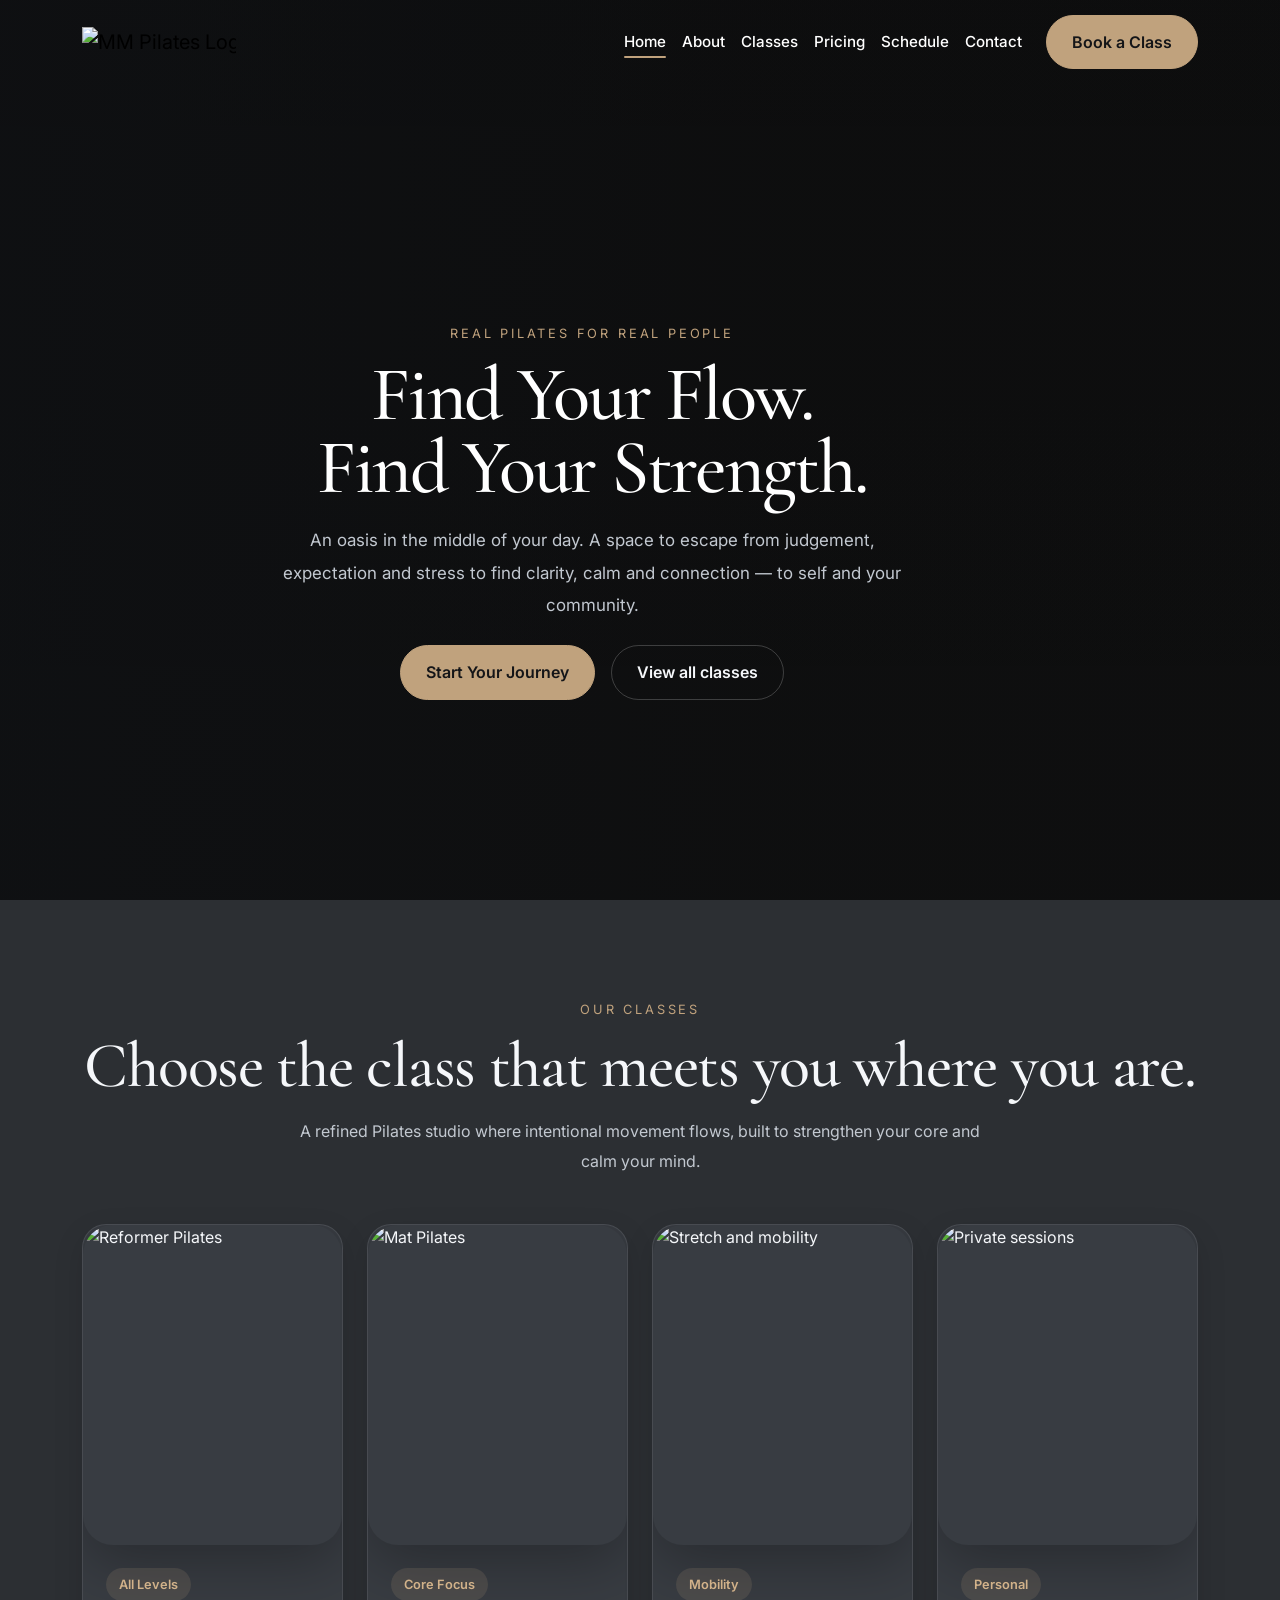
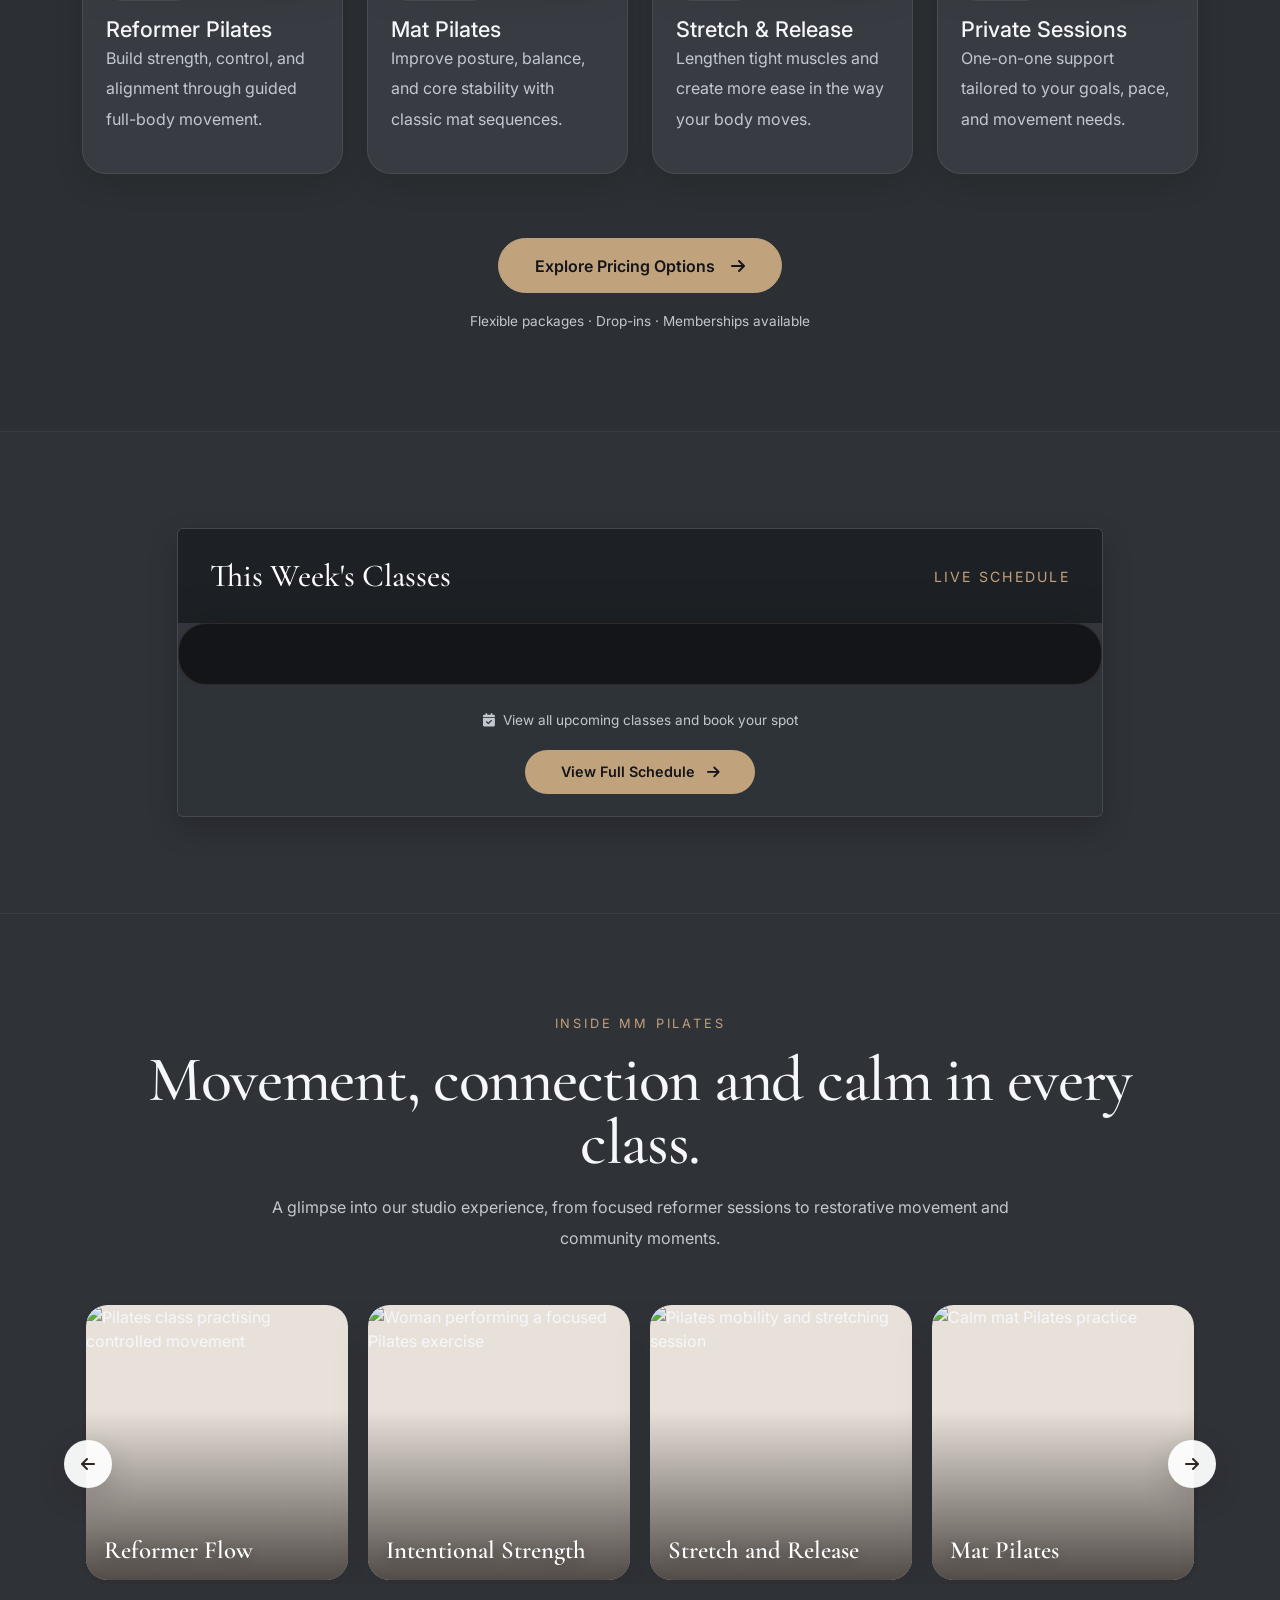
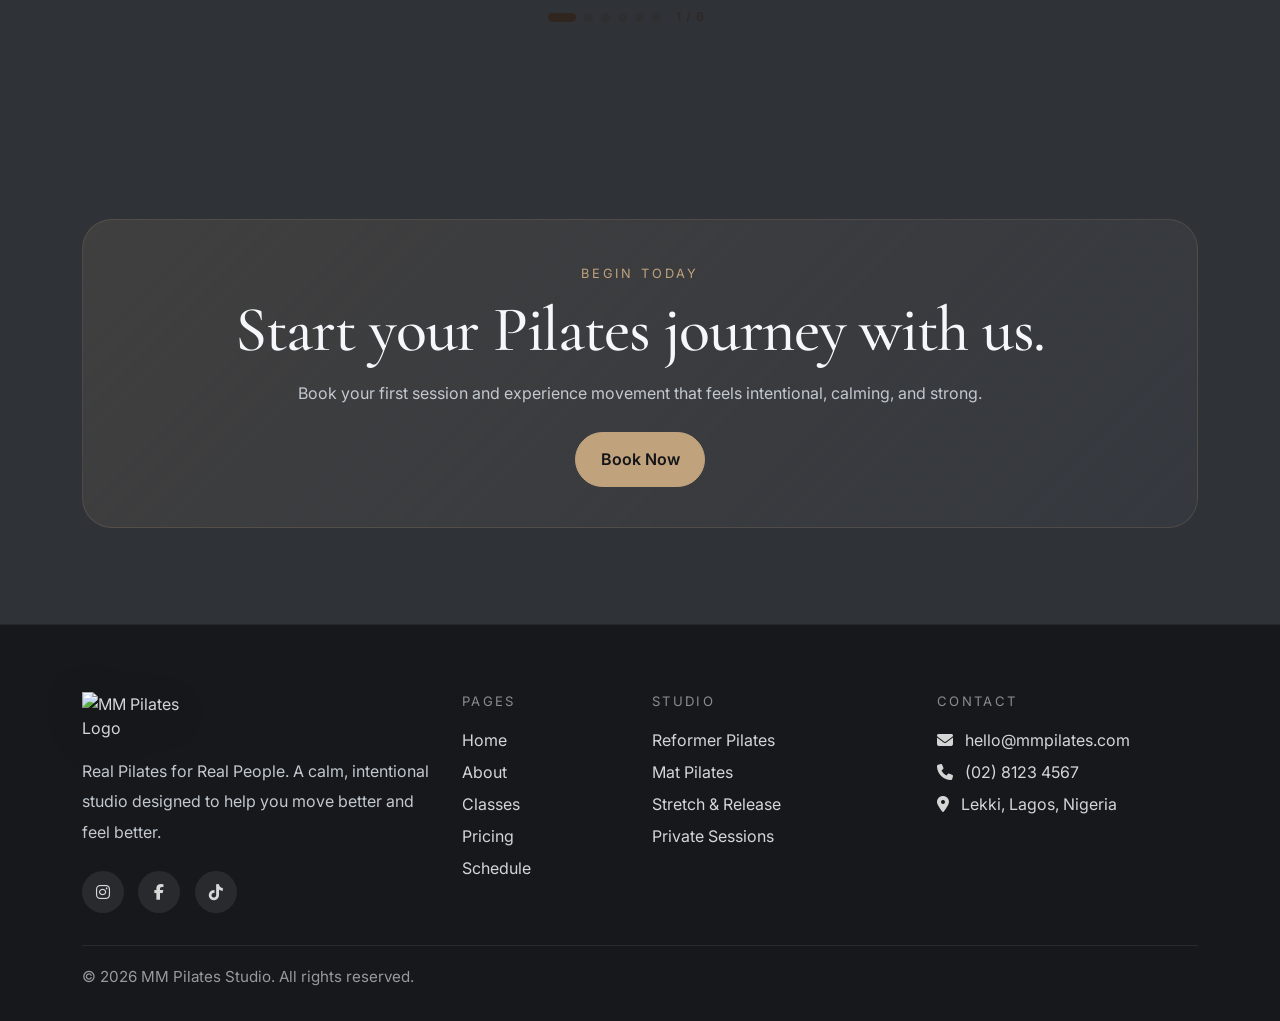
==== commit 6c812456: "fixes for some button and links" ====
--- a/index.html
+++ b/index.html
@@ -527,9 +527,9 @@
       </button>
       <div class="collapse navbar-collapse" id="navbarNav">
         <ul class="navbar-nav ms-auto align-items-lg-center">
-          <li class="nav-item"><a class="nav-link active" href="#home">Home</a></li>
+          <li class="nav-item"><a class="nav-link active" href="index.html">Home</a></li>
           <li class="nav-item"><a class="nav-link" href="about.html">About</a></li>
-          <li class="nav-item"><a class="nav-link" href="#classes">Classes</a></li>
+          <li class="nav-item"><a class="nav-link" href="classes.html">Classes</a></li>
           <li class="nav-item">
             <a class="nav-link" href="pricing.html">Pricing</a>
           </li>
@@ -561,8 +561,8 @@
               and your community.
             </p>
             <div class="d-flex flex-wrap gap-3 justify-content-center mt-4">
-              <a class="btn-muse" href="#schedule">Start Your Journey</a>
-              <a class="btn-muse-outline" href="#about">View all classes</a>
+              <a class="btn-muse" href="schedule.html">Start Your Journey</a>
+              <a class="btn-muse-outline" href="classes.html">View all classes</a>
             </div>
           </div>
         </div>
@@ -636,7 +636,7 @@
       </div>
       <!-- Button Section -->
       <div class="text-center mt-5 pt-3" data-reveal="">
-        <a class="btn-muse" href="#pricing" style="padding: 0.9rem 2.2rem;">
+        <a class="btn-muse" href="classes.html" style="padding: 0.9rem 2.2rem;">
           Explore Pricing Options <i class="fas fa-arrow-right ms-2"></i>
         </a>
         <p class="copy-muted mt-3 mb-0" style="font-size: 0.85rem;">
@@ -773,7 +773,7 @@
   </section>
 
   <!-- COMMUNITY / TESTIMONIALS -->
-  <section class="section-pad" id="community">
+  <!-- <section class="section-pad" id="community">
     <div class="container">
       <div class="text-center mb-5">
         <span class="eyebrow">OUR COMMUNITY</span>
@@ -815,7 +815,7 @@
         </div>
       </div>
     </div>
-  </section>
+  </section> -->
 
   <!-- CTA -->
   <section class="section-pad section-soft">
@@ -826,7 +826,7 @@
         <p class="copy-muted mb-4">
           Book your first session and experience movement that feels intentional, calming, and strong.
         </p>
-        <a class="btn-muse" href="#schedule">Book Now</a>
+        <a class="btn-muse" href="schedule.html">Book Now</a>
       </div>
     </div>
   </section>
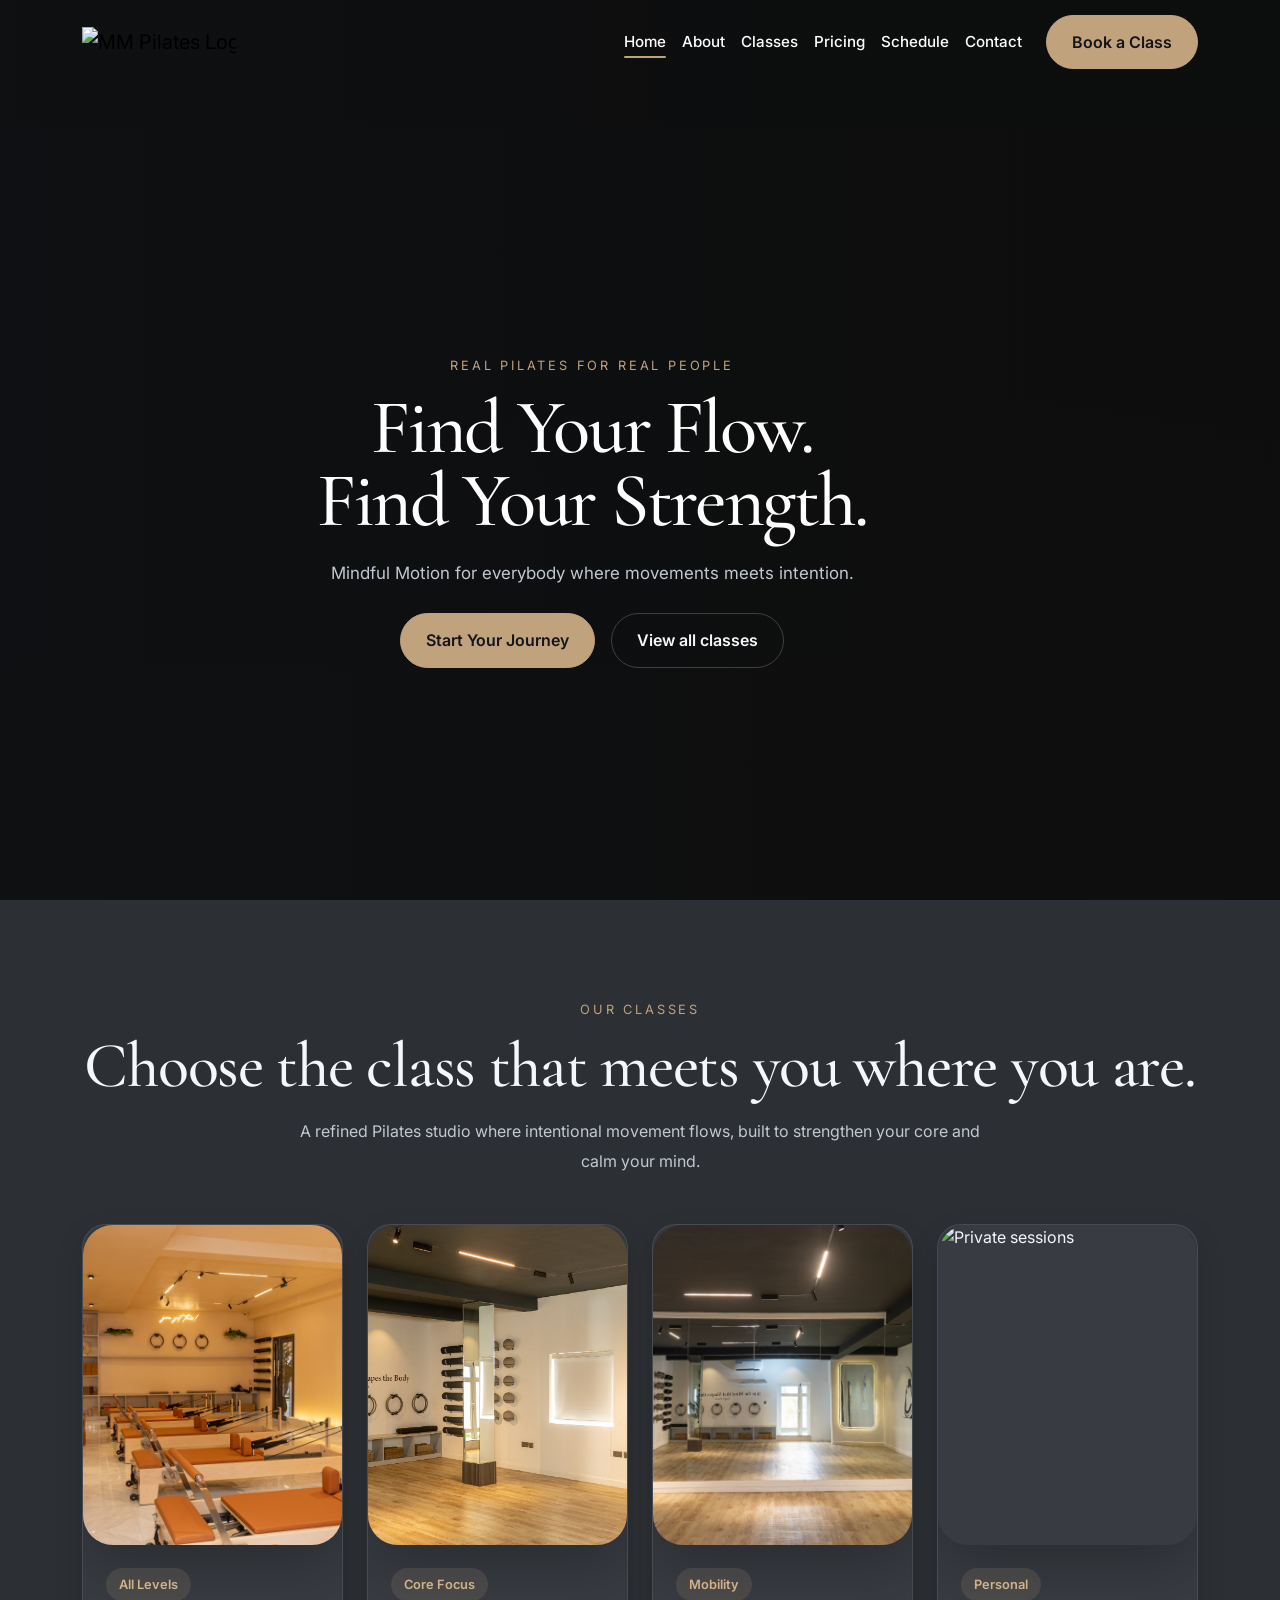
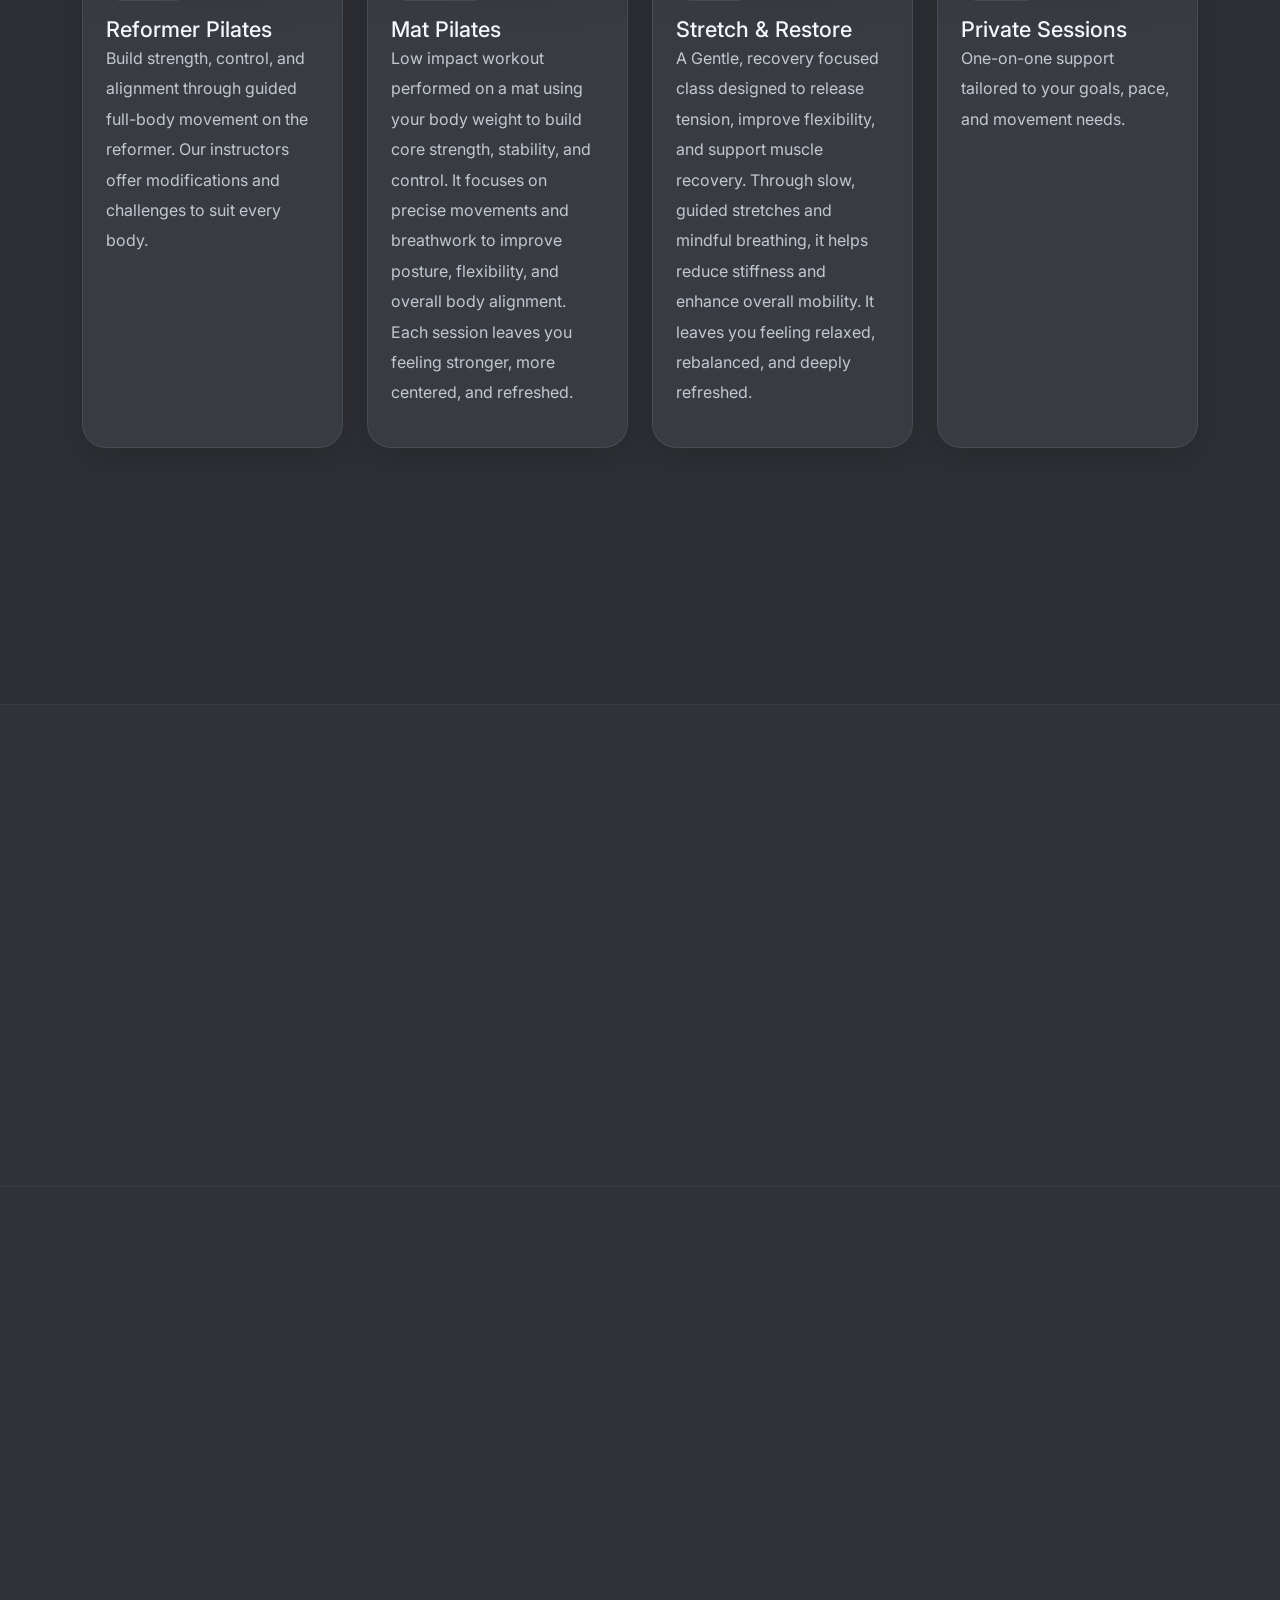
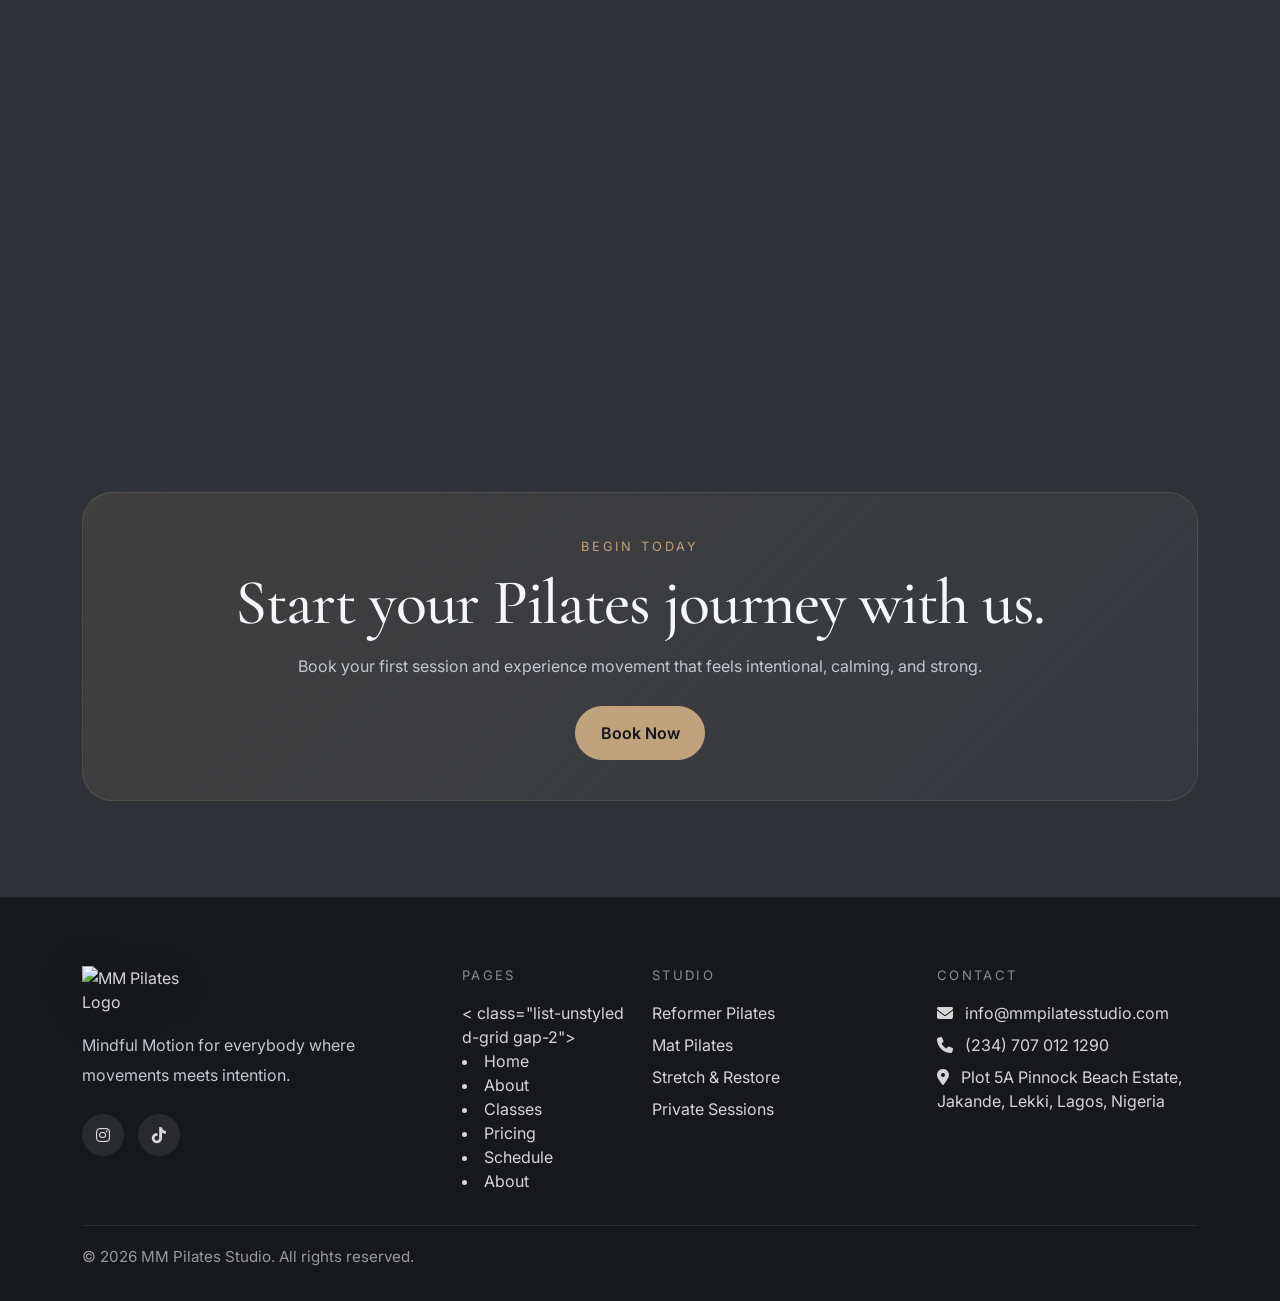
==== commit 973b6d7b: "Update website content and add new studio images" ====
--- a/index.html
+++ b/index.html
@@ -1,779 +1,912 @@
-<!DOCTYPE html>
+<!doctype html>
 <html lang="en">
-
-<head>
-  <meta charset="utf-8" />
-  <meta content="width=device-width, initial-scale=1.0" name="viewport" />
-  <title>MM Pilates Studio | Find Your Flow</title>
-  <meta
-    content="MM Pilates Studio - Real Pilates for Real People. Join our inclusive, welcoming community and discover the transformative power of Pilates."
-    name="description" />
-  <link href="assets/images/logo.png" rel="icon" type="image/png" />
-  <link href="https://fonts.googleapis.com" rel="preconnect" />
-  <link crossorigin="" href="https://fonts.gstatic.com" rel="preconnect" />
-  <link
-    href="https://fonts.googleapis.com/css2?family=Inter:wght@300;400;500;600;700&amp;family=Cormorant+Garamond:wght@400;500;600;700&amp;display=swap"
-    rel="stylesheet" />
-  <link href="https://cdn.jsdelivr.net/npm/bootstrap@5.3.0/dist/css/bootstrap.min.css" rel="stylesheet" />
-  <link href="https://cdnjs.cloudflare.com/ajax/libs/font-awesome/6.4.0/css/all.min.css" rel="stylesheet" />
-  <link href="css/style2.css" rel="stylesheet" />
-
-  <!-- Momo Yoga Schedule Integration CSS -->
-  <link rel="stylesheet" crossorigin="anonymous" href="https://cdn.momo.yoga/plugins/schedule-integration/schedule.css">
-
-  <style>
-    /* =========================================================
+  <head>
+    <meta charset="utf-8" />
+    <meta content="width=device-width, initial-scale=1.0" name="viewport" />
+    <title>MM Pilates Studio | Find Your Flow</title>
+    <meta
+      content="MM Pilates Studio - Real Pilates for Real People. Join our inclusive, welcoming community and discover the transformative power of Pilates."
+      name="description"
+    />
+    <link href="assets/images/logo.png" rel="icon" type="image/png" />
+    <link href="https://fonts.googleapis.com" rel="preconnect" />
+    <link crossorigin="" href="https://fonts.gstatic.com" rel="preconnect" />
+    <link
+      href="https://fonts.googleapis.com/css2?family=Inter:wght@300;400;500;600;700&amp;family=Cormorant+Garamond:wght@400;500;600;700&amp;display=swap"
+      rel="stylesheet"
+    />
+    <link
+      href="https://cdn.jsdelivr.net/npm/bootstrap@5.3.0/dist/css/bootstrap.min.css"
+      rel="stylesheet"
+    />
+    <link
+      href="https://cdnjs.cloudflare.com/ajax/libs/font-awesome/6.4.0/css/all.min.css"
+      rel="stylesheet"
+    />
+    <link href="css/style2.css" rel="stylesheet" />
+
+    <!-- Momo Yoga Schedule Integration CSS -->
+    <link
+      rel="stylesheet"
+      crossorigin="anonymous"
+      href="https://cdn.momo.yoga/plugins/schedule-integration/schedule.css"
+    />
+
+    <style>
+      /* =========================================================
    MM PILATES STUDIO GALLERY CAROUSEL
 ========================================================= */
 
-    .mm-gallery-section {
-      overflow: hidden;
-    }
-
-    .mm-gallery-section .section-intro {
-      max-width: 760px;
-      margin-inline: auto;
-    }
-
-    .mm-gallery-carousel {
-      position: relative;
-      max-width: 1180px;
-      margin-inline: auto;
-    }
-
-    .mm-gallery-viewport {
-      overflow: hidden;
-      border-radius: 1.5rem;
-      outline: none;
-    }
-
-    .mm-gallery-viewport:focus-visible {
-      box-shadow: 0 0 0 4px rgba(178, 133, 105, 0.22);
-    }
-
-    .mm-gallery-track {
-      display: flex;
-      gap: 1.25rem;
-      padding: 0.25rem;
-      transition: transform 0.65s cubic-bezier(0.22, 1, 0.36, 1);
-      will-change: transform;
-    }
-
-    .mm-gallery-slide {
-      position: relative;
-      flex: 0 0 calc((100% - 2.5rem) / 3);
-      aspect-ratio: 4 / 5;
-      margin: 0;
-      overflow: hidden;
-      border-radius: 1.35rem;
-      background: #e8e1da;
-      box-shadow: 0 16px 40px rgba(36, 27, 22, 0.10);
-    }
-
-    .mm-gallery-slide::after {
-      content: "";
-      position: absolute;
-      inset: 38% 0 0;
-      background: linear-gradient(180deg, transparent, rgba(24, 18, 15, 0.72));
-      pointer-events: none;
-    }
-
-    .mm-gallery-slide img {
-      width: 100%;
-      height: 100%;
-      display: block;
-      object-fit: cover;
-      transition: transform 0.7s ease;
-    }
-
-    .mm-gallery-slide:hover img {
-      transform: scale(1.06);
-    }
-
-    .mm-gallery-slide figcaption {
-      position: absolute;
-      right: 1.15rem;
-      bottom: 1.05rem;
-      left: 1.15rem;
-      z-index: 2;
-      color: #fff;
-      font-family: "Cormorant Garamond", serif;
-      font-size: 1.55rem;
-      font-weight: 600;
-      line-height: 1.05;
-      text-shadow: 0 2px 12px rgba(0, 0, 0, 0.25);
-    }
-
-    .mm-gallery-arrow {
-      position: absolute;
-      top: 50%;
-      z-index: 5;
-      width: 3rem;
-      height: 3rem;
-      display: inline-flex;
-      align-items: center;
-      justify-content: center;
-      border: 0;
-      border-radius: 50%;
-      background: rgba(255, 255, 255, 0.94);
-      color: #30251f;
-      box-shadow: 0 10px 30px rgba(31, 24, 20, 0.18);
-      transform: translateY(-50%);
-      transition: transform 0.25s ease, background 0.25s ease, color 0.25s ease;
-    }
-
-    .mm-gallery-arrow:hover,
-    .mm-gallery-arrow:focus-visible {
-      background: #30251f;
-      color: #fff;
-      transform: translateY(-50%) scale(1.08);
-    }
-
-    .mm-gallery-prev {
-      left: -1.1rem;
-    }
-
-    .mm-gallery-next {
-      right: -1.1rem;
-    }
-
-    .mm-gallery-controls {
-      display: flex;
-      align-items: center;
-      justify-content: center;
-      gap: 1rem;
-      margin-top: 1.5rem;
-    }
-
-    .mm-gallery-dots {
-      display: flex;
-      align-items: center;
-      gap: 0.5rem;
-    }
-
-    .mm-gallery-dot {
-      width: 0.55rem;
-      height: 0.55rem;
-      padding: 0;
-      border: 0;
-      border-radius: 999px;
-      background: rgba(48, 37, 31, 0.24);
-      transition: width 0.3s ease, background 0.3s ease;
-    }
-
-    .mm-gallery-dot.is-active {
-      width: 1.8rem;
-      background: #30251f;
-    }
-
-    .mm-gallery-counter {
-      min-width: 3.5rem;
-      color: rgba(48, 37, 31, 0.7);
-      font-size: 0.78rem;
-      font-weight: 600;
-      letter-spacing: 0.08em;
-    }
-
-    /* =========================================================
+      .mm-gallery-section {
+        overflow: hidden;
+      }
+
+      .mm-gallery-section .section-intro {
+        max-width: 760px;
+        margin-inline: auto;
+      }
+
+      .mm-gallery-carousel {
+        position: relative;
+        max-width: 1180px;
+        margin-inline: auto;
+      }
+
+      .mm-gallery-viewport {
+        overflow: hidden;
+        border-radius: 1.5rem;
+        outline: none;
+      }
+
+      .mm-gallery-viewport:focus-visible {
+        box-shadow: 0 0 0 4px rgba(178, 133, 105, 0.22);
+      }
+
+      .mm-gallery-track {
+        display: flex;
+        gap: 1.25rem;
+        padding: 0.25rem;
+        transition: transform 0.65s cubic-bezier(0.22, 1, 0.36, 1);
+        will-change: transform;
+      }
+
+      .mm-gallery-slide {
+        position: relative;
+        flex: 0 0 calc((100% - 2.5rem) / 3);
+        aspect-ratio: 4 / 5;
+        margin: 0;
+        overflow: hidden;
+        border-radius: 1.35rem;
+        background: #e8e1da;
+        box-shadow: 0 16px 40px rgba(36, 27, 22, 0.1);
+      }
+
+      .mm-gallery-slide::after {
+        content: '';
+        position: absolute;
+        inset: 38% 0 0;
+        background: linear-gradient(
+          180deg,
+          transparent,
+          rgba(24, 18, 15, 0.72)
+        );
+        pointer-events: none;
+      }
+
+      .mm-gallery-slide img {
+        width: 100%;
+        height: 100%;
+        display: block;
+        object-fit: cover;
+        transition: transform 0.7s ease;
+      }
+
+      .mm-gallery-slide:hover img {
+        transform: scale(1.06);
+      }
+
+      .mm-gallery-slide figcaption {
+        position: absolute;
+        right: 1.15rem;
+        bottom: 1.05rem;
+        left: 1.15rem;
+        z-index: 2;
+        color: #fff;
+        font-family: 'Cormorant Garamond', serif;
+        font-size: 1.55rem;
+        font-weight: 600;
+        line-height: 1.05;
+        text-shadow: 0 2px 12px rgba(0, 0, 0, 0.25);
+      }
+
+      .mm-gallery-arrow {
+        position: absolute;
+        top: 50%;
+        z-index: 5;
+        width: 3rem;
+        height: 3rem;
+        display: inline-flex;
+        align-items: center;
+        justify-content: center;
+        border: 0;
+        border-radius: 50%;
+        background: rgba(255, 255, 255, 0.94);
+        color: #30251f;
+        box-shadow: 0 10px 30px rgba(31, 24, 20, 0.18);
+        transform: translateY(-50%);
+        transition:
+          transform 0.25s ease,
+          background 0.25s ease,
+          color 0.25s ease;
+      }
+
+      .mm-gallery-arrow:hover,
+      .mm-gallery-arrow:focus-visible {
+        background: #30251f;
+        color: #fff;
+        transform: translateY(-50%) scale(1.08);
+      }
+
+      .mm-gallery-prev {
+        left: -1.1rem;
+      }
+
+      .mm-gallery-next {
+        right: -1.1rem;
+      }
+
+      .mm-gallery-controls {
+        display: flex;
+        align-items: center;
+        justify-content: center;
+        gap: 1rem;
+        margin-top: 1.5rem;
+      }
+
+      .mm-gallery-dots {
+        display: flex;
+        align-items: center;
+        gap: 0.5rem;
+      }
+
+      .mm-gallery-dot {
+        width: 0.55rem;
+        height: 0.55rem;
+        padding: 0;
+        border: 0;
+        border-radius: 999px;
+        background: rgba(48, 37, 31, 0.24);
+        transition:
+          width 0.3s ease,
+          background 0.3s ease;
+      }
+
+      .mm-gallery-dot.is-active {
+        width: 1.8rem;
+        background: #30251f;
+      }
+
+      .mm-gallery-counter {
+        min-width: 3.5rem;
+        color: rgba(48, 37, 31, 0.7);
+        font-size: 0.78rem;
+        font-weight: 600;
+        letter-spacing: 0.08em;
+      }
+
+      /* =========================================================
    MOMO YOGA SCHEDULE - DARK THEME WITH PAGINATION
 ========================================================= */
-    .momo-schedule-wrapper {
-      background: #141518;
-      border-radius: 28px;
-      padding: 30px;
-      border: 1px solid rgba(192, 162, 125, 0.15);
-      box-shadow: 0 20px 60px rgba(0, 0, 0, 0.3);
-    }
-
-    .momo-schedule-wrapper .momo-schedule * {
-      color: #ffffff !important;
-    }
-
-    .momo-schedule-wrapper .momo-class-card {
-      background: rgba(255, 255, 255, 0.04) !important;
-      border: 1px solid rgba(192, 162, 125, 0.12) !important;
-      border-radius: 16px !important;
-      padding: 16px !important;
-      margin-bottom: 12px !important;
-      transition: all 0.3s ease !important;
-    }
-
-    .momo-schedule-wrapper .momo-class-card:hover {
-      background: rgba(192, 162, 125, 0.08) !important;
-      border-color: #c0a27d !important;
-      transform: translateY(-2px);
-      box-shadow: 0 8px 25px rgba(192, 162, 125, 0.1);
-    }
-
-    .momo-schedule-wrapper .momo-class-title {
-      color: #c0a27d !important;
-      font-weight: 700 !important;
-      font-size: 1.05rem !important;
-    }
-
-    .momo-schedule-wrapper .momo-class-time {
-      color: #ffffff !important;
-      font-weight: 600 !important;
-    }
-
-    .momo-schedule-wrapper .momo-class-teacher {
-      color: rgba(255, 255, 255, 0.6) !important;
-    }
-
-    .momo-schedule-wrapper .momo-day-header {
-      color: #c0a27d !important;
-      font-weight: 700 !important;
-      border-bottom: 2px solid rgba(192, 162, 125, 0.3) !important;
-      padding-bottom: 0.6rem !important;
-      margin-bottom: 1rem !important;
-      font-size: 1.1rem !important;
-    }
-
-    .momo-schedule-wrapper .momo-book-btn {
-      background: #c0a27d !important;
-      color: #141518 !important;
-      border: none !important;
-      border-radius: 30px !important;
-      padding: 0.5rem 1.8rem !important;
-      font-weight: 700 !important;
-      font-size: 0.8rem !important;
-      transition: all 0.3s ease !important;
-      text-transform: uppercase !important;
-      letter-spacing: 0.5px !important;
-    }
-
-    .momo-schedule-wrapper .momo-book-btn:hover {
-      background: #d4b89b !important;
-      transform: scale(1.03);
-    }
-
-    .momo-schedule-wrapper .momo-no-classes {
-      color: rgba(255, 255, 255, 0.4) !important;
-      text-align: center !important;
-      padding: 2rem 0 !important;
-    }
-
-    /* =========================================================
+      .momo-schedule-wrapper {
+        background: #141518;
+        border-radius: 28px;
+        padding: 30px;
+        border: 1px solid rgba(192, 162, 125, 0.15);
+        box-shadow: 0 20px 60px rgba(0, 0, 0, 0.3);
+      }
+
+      .momo-schedule-wrapper .momo-schedule * {
+        color: #ffffff !important;
+      }
+
+      .momo-schedule-wrapper .momo-class-card {
+        background: rgba(255, 255, 255, 0.04) !important;
+        border: 1px solid rgba(192, 162, 125, 0.12) !important;
+        border-radius: 16px !important;
+        padding: 16px !important;
+        margin-bottom: 12px !important;
+        transition: all 0.3s ease !important;
+      }
+
+      .momo-schedule-wrapper .momo-class-card:hover {
+        background: rgba(192, 162, 125, 0.08) !important;
+        border-color: #c0a27d !important;
+        transform: translateY(-2px);
+        box-shadow: 0 8px 25px rgba(192, 162, 125, 0.1);
+      }
+
+      .momo-schedule-wrapper .momo-class-title {
+        color: #c0a27d !important;
+        font-weight: 700 !important;
+        font-size: 1.05rem !important;
+      }
+
+      .momo-schedule-wrapper .momo-class-time {
+        color: #ffffff !important;
+        font-weight: 600 !important;
+      }
+
+      .momo-schedule-wrapper .momo-class-teacher {
+        color: rgba(255, 255, 255, 0.6) !important;
+      }
+
+      .momo-schedule-wrapper .momo-day-header {
+        color: #c0a27d !important;
+        font-weight: 700 !important;
+        border-bottom: 2px solid rgba(192, 162, 125, 0.3) !important;
+        padding-bottom: 0.6rem !important;
+        margin-bottom: 1rem !important;
+        font-size: 1.1rem !important;
+      }
+
+      .momo-schedule-wrapper .momo-book-btn {
+        background: #c0a27d !important;
+        color: #141518 !important;
+        border: none !important;
+        border-radius: 30px !important;
+        padding: 0.5rem 1.8rem !important;
+        font-weight: 700 !important;
+        font-size: 0.8rem !important;
+        transition: all 0.3s ease !important;
+        text-transform: uppercase !important;
+        letter-spacing: 0.5px !important;
+      }
+
+      .momo-schedule-wrapper .momo-book-btn:hover {
+        background: #d4b89b !important;
+        transform: scale(1.03);
+      }
+
+      .momo-schedule-wrapper .momo-no-classes {
+        color: rgba(255, 255, 255, 0.4) !important;
+        text-align: center !important;
+        padding: 2rem 0 !important;
+      }
+
+      /* =========================================================
    PAGINATION - DARK THEME
 ========================================================= */
-    .momo-pagination {
-      display: flex;
-      justify-content: center;
-      align-items: center;
-      gap: 8px;
-      margin-top: 20px;
-      padding-top: 20px;
-      border-top: 1px solid rgba(192, 162, 125, 0.15);
-    }
-
-    .momo-pagination-hidden {
-      display: none !important;
-    }
-
-    .momo-pagination button {
-      background: transparent;
-      border: 1.5px solid rgba(192, 162, 125, 0.25);
-      color: #ffffff;
-      width: 42px;
-      height: 42px;
-      border-radius: 50%;
-      font-size: 0.9rem;
-      font-weight: 600;
-      cursor: pointer;
-      transition: all 0.3s ease;
-      display: flex;
-      align-items: center;
-      justify-content: center;
-    }
-
-    .momo-pagination button:hover {
-      border-color: #c0a27d;
-      background: rgba(192, 162, 125, 0.1);
-      color: #c0a27d;
-    }
-
-    .momo-pagination button.active {
-      background: #c0a27d;
-      border-color: #c0a27d;
-      color: #141518;
-    }
-
-    .momo-pagination button.active:hover {
-      background: #d4b89b;
-      border-color: #d4b89b;
-      color: #141518;
-    }
-
-    .momo-pagination button:disabled {
-      opacity: 0.3;
-      cursor: not-allowed;
-    }
-
-    .momo-pagination button:disabled:hover {
-      background: transparent;
-      border-color: rgba(192, 162, 125, 0.25);
-      color: #ffffff;
-    }
-
-    .momo-pagination .page-dots {
-      color: rgba(255, 255, 255, 0.4);
-      padding: 0 4px;
-    }
-
-    .momo-page-numbers {
-      display: flex;
-      align-items: center;
-      justify-content: center;
-      gap: 8px;
-    }
-
-    .momo-pagination-status {
-      margin: 12px 0 0;
-      text-align: center;
-      color: rgba(255, 255, 255, 0.4) !important;
-      font-size: 0.85rem;
-    }
-
-    .momo-pagination-status:empty {
-      display: none;
-    }
-
-    .schedule-view-all-btn {
-      display: inline-block;
-      padding: 0.7rem 2.2rem;
-      border-radius: 30px;
-      background: #c0a27d;
-      color: #141518;
-      font-weight: 600;
-      font-size: 0.9rem;
-      text-decoration: none;
-      transition: all 0.3s ease;
-      border: none;
-      cursor: pointer;
-      text-align: center;
-    }
-
-    .schedule-view-all-btn:hover {
-      background: #d4b89b;
-      color: #141518;
-      transform: translateY(-2px);
-    }
-
-    @media (max-width: 991px) {
+      .momo-pagination {
+        display: flex;
+        justify-content: center;
+        align-items: center;
+        gap: 8px;
+        margin-top: 20px;
+        padding-top: 20px;
+        border-top: 1px solid rgba(192, 162, 125, 0.15);
+      }
+
+      .momo-pagination-hidden {
+        display: none !important;
+      }
+
+      .momo-pagination button {
+        background: transparent;
+        border: 1.5px solid rgba(192, 162, 125, 0.25);
+        color: #ffffff;
+        width: 42px;
+        height: 42px;
+        border-radius: 50%;
+        font-size: 0.9rem;
+        font-weight: 600;
+        cursor: pointer;
+        transition: all 0.3s ease;
+        display: flex;
+        align-items: center;
+        justify-content: center;
+      }
+
+      .momo-pagination button:hover {
+        border-color: #c0a27d;
+        background: rgba(192, 162, 125, 0.1);
+        color: #c0a27d;
+      }
+
+      .momo-pagination button.active {
+        background: #c0a27d;
+        border-color: #c0a27d;
+        color: #141518;
+      }
+
+      .momo-pagination button.active:hover {
+        background: #d4b89b;
+        border-color: #d4b89b;
+        color: #141518;
+      }
+
+      .momo-pagination button:disabled {
+        opacity: 0.3;
+        cursor: not-allowed;
+      }
+
+      .momo-pagination button:disabled:hover {
+        background: transparent;
+        border-color: rgba(192, 162, 125, 0.25);
+        color: #ffffff;
+      }
+
+      .momo-pagination .page-dots {
+        color: rgba(255, 255, 255, 0.4);
+        padding: 0 4px;
+      }
+
+      .momo-page-numbers {
+        display: flex;
+        align-items: center;
+        justify-content: center;
+        gap: 8px;
+      }
+
+      .momo-pagination-status {
+        margin: 12px 0 0;
+        text-align: center;
+        color: rgba(255, 255, 255, 0.4) !important;
+        font-size: 0.85rem;
+      }
+
+      .momo-pagination-status:empty {
+        display: none;
+      }
+
+      .schedule-view-all-btn {
+        display: inline-block;
+        padding: 0.7rem 2.2rem;
+        border-radius: 30px;
+        background: #c0a27d;
+        color: #141518;
+        font-weight: 600;
+        font-size: 0.9rem;
+        text-decoration: none;
+        transition: all 0.3s ease;
+        border: none;
+        cursor: pointer;
+        text-align: center;
+      }
+
+      .schedule-view-all-btn:hover {
+        background: #d4b89b;
+        color: #141518;
+        transform: translateY(-2px);
+      }
+
+      @media (max-width: 991px) {
+        .mm-gallery-slide {
+          flex-basis: calc((100% - 1.25rem) / 2);
+          aspect-ratio: 4 / 4.7;
+        }
+
+        .mm-gallery-prev {
+          left: 0.65rem;
+        }
+
+        .mm-gallery-next {
+          right: 0.65rem;
+        }
+
+        .momo-schedule-wrapper {
+          padding: 20px;
+        }
+      }
+
+      @media (max-width: 575px) {
+        .mm-gallery-track {
+          gap: 0.9rem;
+        }
+
+        .mm-gallery-slide {
+          flex-basis: 88%;
+          aspect-ratio: 4 / 4.8;
+        }
+
+        .mm-gallery-slide figcaption {
+          font-size: 1.35rem;
+        }
+
+        .mm-gallery-arrow {
+          width: 2.65rem;
+          height: 2.65rem;
+        }
+
+        .mm-gallery-controls {
+          margin-top: 1.15rem;
+        }
+
+        .momo-schedule-wrapper {
+          padding: 12px;
+          border-radius: 20px;
+        }
+
+        .momo-pagination button {
+          width: 36px;
+          height: 36px;
+          font-size: 0.8rem;
+        }
+      }
+
+      @media (prefers-reduced-motion: reduce) {
+        .mm-gallery-track,
+        .mm-gallery-slide img,
+        .mm-gallery-arrow,
+        .mm-gallery-dot {
+          transition: none !important;
+        }
+      }
+
+      /* Gallery improvements */
       .mm-gallery-slide {
-        flex-basis: calc((100% - 1.25rem) / 2);
-        aspect-ratio: 4 / 4.7;
-      }
-
-      .mm-gallery-prev {
-        left: 0.65rem;
-      }
-
-      .mm-gallery-next {
-        right: 0.65rem;
-      }
-
-      .momo-schedule-wrapper {
-        padding: 20px;
-      }
-    }
-
-    @media (max-width: 575px) {
-      .mm-gallery-track {
-        gap: 0.9rem;
-      }
-
-      .mm-gallery-slide {
-        flex-basis: 88%;
-        aspect-ratio: 4 / 4.8;
-      }
-
-      .mm-gallery-slide figcaption {
-        font-size: 1.35rem;
-      }
-
-      .mm-gallery-arrow {
-        width: 2.65rem;
-        height: 2.65rem;
-      }
-
-      .mm-gallery-controls {
-        margin-top: 1.15rem;
-      }
-
-      .momo-schedule-wrapper {
-        padding: 12px;
-        border-radius: 20px;
-      }
-
-      .momo-pagination button {
-        width: 36px;
-        height: 36px;
-        font-size: 0.8rem;
-      }
-    }
-
-    @media (prefers-reduced-motion: reduce) {
-
-      .mm-gallery-track,
-      .mm-gallery-slide img,
-      .mm-gallery-arrow,
-      .mm-gallery-dot {
-        transition: none !important;
-      }
-    }
-
-    /* Gallery improvements */
-    .mm-gallery-slide {
-      flex-basis: calc((100% - 3.75rem) / 4);
-      aspect-ratio: 1 / 1.05;
-      max-height: 280px;
-      cursor: pointer;
-    }
-
-    .mm-gallery-slide img {
-      height: 100%;
-      object-fit: cover;
-    }
-
-    .mm-gallery-viewport {
-      cursor: grab;
-    }
-
-    .mm-image-lightbox {
-      display: none;
-      position: fixed;
-      inset: 0;
-      background: rgba(0, 0, 0, .85);
-      z-index: 9999;
-      align-items: center;
-      justify-content: center;
-      padding: 30px;
-    }
-
-    .mm-image-lightbox.active {
-      display: flex;
-    }
-
-    .mm-image-lightbox img {
-      max-width: 90vw;
-      max-height: 85vh;
-      border-radius: 15px;
-      box-shadow: 0 20px 60px rgba(0, 0, 0, .5);
-    }
-
-    .mm-image-lightbox-close {
-      position: absolute;
-      top: 25px;
-      right: 35px;
-      color: white;
-      font-size: 40px;
-      cursor: pointer;
-    }
-
-    .mm-image-lightbox-nav {
-      position: absolute;
-      top: 50%;
-      transform: translateY(-50%);
-      background: rgba(255, 255, 255, .9);
-      border: 0;
-      width: 50px;
-      height: 50px;
-      border-radius: 50%;
-      font-size: 28px;
-      cursor: pointer;
-      z-index: 2;
-    }
-
-    .mm-image-lightbox-prev {
-      left: 30px;
-    }
-
-    .mm-image-lightbox-next {
-      right: 30px;
-    }
-
-    .mm-image-lightbox-nav:hover {
-      background: #30251f;
-      color: white;
-    }
-
-    @media(max-width:900px) {
-      .mm-gallery-slide {
-        flex-basis: calc((100% - 1.25rem)/2);
-        max-height: 230px;
-      }
-    }
-
-    @media(max-width:600px) {
-      .mm-gallery-slide {
-        flex-basis: 88%;
-        max-height: 260px;
-      }
-    }
-  </style>
-</head>
-
-<body>
-  <!-- NAVBAR -->
-  <nav class="navbar navbar-expand-lg">
-    <div class="container">
-      <a class="navbar-brand" href="#">
-        <img alt="MM Pilates Logo" class="nav-logo" src="assets/images/mm-logo.png" />
-      </a>
-      <button aria-controls="navbarNav" aria-expanded="false" aria-label="Toggle navigation" class="navbar-toggler"
-        data-bs-target="#navbarNav" data-bs-toggle="collapse" type="button">
-        <span class="navbar-toggler-icon"></span>
-      </button>
-      <div class="collapse navbar-collapse" id="navbarNav">
-        <ul class="navbar-nav ms-auto align-items-lg-center">
-          <li class="nav-item"><a class="nav-link active" href="index.html">Home</a></li>
-          <li class="nav-item"><a class="nav-link" href="about.html">About</a></li>
-          <li class="nav-item"><a class="nav-link" href="classes.html">Classes</a></li>
-          <li class="nav-item">
-            <a class="nav-link" href="pricing.html">Pricing</a>
-          </li>
-          <li class="nav-item"><a class="nav-link" href="schedule.html">Schedule</a></li>
-          <li class="nav-item"><a class="nav-link" href="contact.html">Contact</a></li>
-          <li class="nav-item ms-lg-3 mt-3 mt-lg-0">
-            <a class="btn-muse" href="schedule.html">Book a Class</a>
-          </li>
-        </ul>
+        flex-basis: calc((100% - 3.75rem) / 4);
+        aspect-ratio: 1 / 1.05;
+        max-height: 280px;
+        cursor: pointer;
+      }
+
+      .mm-gallery-slide img {
+        height: 100%;
+        object-fit: cover;
+      }
+
+      .mm-gallery-viewport {
+        cursor: grab;
+      }
+
+      .mm-image-lightbox {
+        display: none;
+        position: fixed;
+        inset: 0;
+        background: rgba(0, 0, 0, 0.85);
+        z-index: 9999;
+        align-items: center;
+        justify-content: center;
+        padding: 30px;
+      }
+
+      .mm-image-lightbox.active {
+        display: flex;
+      }
+
+      .mm-image-lightbox img {
+        max-width: 90vw;
+        max-height: 85vh;
+        border-radius: 15px;
+        box-shadow: 0 20px 60px rgba(0, 0, 0, 0.5);
+      }
+
+      .mm-image-lightbox-close {
+        position: absolute;
+        top: 25px;
+        right: 35px;
+        color: white;
+        font-size: 40px;
+        cursor: pointer;
+      }
+
+      .mm-image-lightbox-nav {
+        position: absolute;
+        top: 50%;
+        transform: translateY(-50%);
+        background: rgba(255, 255, 255, 0.9);
+        border: 0;
+        width: 50px;
+        height: 50px;
+        border-radius: 50%;
+        font-size: 28px;
+        cursor: pointer;
+        z-index: 2;
+      }
+
+      .mm-image-lightbox-prev {
+        left: 30px;
+      }
+
+      .mm-image-lightbox-next {
+        right: 30px;
+      }
+
+      .mm-image-lightbox-nav:hover {
+        background: #30251f;
+        color: white;
+      }
+
+      @media (max-width: 900px) {
+        .mm-gallery-slide {
+          flex-basis: calc((100% - 1.25rem) / 2);
+          max-height: 230px;
+        }
+      }
+
+      @media (max-width: 600px) {
+        .mm-gallery-slide {
+          flex-basis: 88%;
+          max-height: 260px;
+        }
+      }
+    </style>
+  </head>
+
+  <body>
+    <!-- NAVBAR -->
+    <nav class="navbar navbar-expand-lg">
+      <div class="container">
+        <a class="navbar-brand" href="#">
+          <img
+            alt="MM Pilates Logo"
+            class="nav-logo"
+            src="assets/images/mm-logo.png"
+          />
+        </a>
+        <button
+          aria-controls="navbarNav"
+          aria-expanded="false"
+          aria-label="Toggle navigation"
+          class="navbar-toggler"
+          data-bs-target="#navbarNav"
+          data-bs-toggle="collapse"
+          type="button"
+        >
+          <span class="navbar-toggler-icon"></span>
+        </button>
+        <div class="collapse navbar-collapse" id="navbarNav">
+          <ul class="navbar-nav ms-auto align-items-lg-center">
+            <li class="nav-item">
+              <a class="nav-link active" href="index.html">Home</a>
+            </li>
+            <li class="nav-item">
+              <a class="nav-link" href="about.html">About</a>
+            </li>
+            <li class="nav-item">
+              <a class="nav-link" href="classes.html">Classes</a>
+            </li>
+            <li class="nav-item">
+              <a class="nav-link" href="pricing.html">Pricing</a>
+            </li>
+            <li class="nav-item">
+              <a class="nav-link" href="schedule.html">Schedule</a>
+            </li>
+            <li class="nav-item">
+              <a class="nav-link" href="contact.html">Contact</a>
+            </li>
+            <li class="nav-item ms-lg-3 mt-3 mt-lg-0">
+              <a class="btn-muse" href="schedule.html">Book a Class</a>
+            </li>
+          </ul>
+        </div>
       </div>
-    </div>
-  </nav>
-
-  <!-- HERO -->
-  <section class="hero hero-video-bg" id="home">
-    <video autoplay="" class="hero-bg-video" loop="" muted="" playsinline="">
-      <source src="assets/videos/heross-banner.mp4" type="video/mp4" />
-    </video>
-    <div class="hero-overlay"></div>
-    <div class="container hero-content" style="padding-top: 180px;">
-      <div class="row justify-content-center">
-        <div class="col-lg-8 text-center">
-          <div class="hero-copy" data-reveal="">
-            <span class="eyebrow">REAL PILATES FOR REAL PEOPLE</span>
-            <h1>Find Your Flow.<br />Find Your Strength.</h1>
-            <p class="lead-text mx-auto" style="max-width: 700px;">
-              An oasis in the middle of your day. A space to escape from judgement,
-              expectation and stress to find clarity, calm and connection — to self
-              and your community.
-            </p>
-            <div class="d-flex flex-wrap gap-3 justify-content-center mt-4">
-              <a class="btn-muse" href="schedule.html">Start Your Journey</a>
-              <a class="btn-muse-outline" href="classes.html">View all classes</a>
+    </nav>
+
+    <!-- HERO -->
+    <section class="hero hero-video-bg" id="home">
+      <video autoplay="" class="hero-bg-video" loop="" muted="" playsinline="">
+        <source src="assets/videos/heross-banner.mp4" type="video/mp4" />
+      </video>
+      <div class="hero-overlay"></div>
+      <div class="container hero-content" style="padding-top: 180px">
+        <div class="row justify-content-center">
+          <div class="col-lg-8 text-center">
+            <div class="hero-copy" data-reveal="">
+              <span class="eyebrow">REAL PILATES FOR REAL PEOPLE</span>
+              <h1>Find Your Flow.<br />Find Your Strength.</h1>
+              <p class="lead-text mx-auto" style="max-width: 700px">
+                Mindful Motion for everybody where movements meets intention.
+              </p>
+              <div class="d-flex flex-wrap gap-3 justify-content-center mt-4">
+                <a class="btn-muse" href="schedule.html">Start Your Journey</a>
+                <a class="btn-muse-outline" href="classes.html"
+                  >View all classes</a
+                >
+              </div>
             </div>
           </div>
         </div>
       </div>
-    </div>
-  </section>
-
-  <!-- CLASSES -->
-  <section class="section-pad" id="classes">
-    <div class="container">
-      <div class="text-center mb-5">
-        <span class="eyebrow">OUR CLASSES</span>
-        <h2 class="section-title">Choose the class that meets you where you are.</h2>
-        <p class="copy-muted section-intro">
-          A refined Pilates studio where intentional movement flows, built to strengthen your core and calm your mind.
-        </p>
-      </div>
-      <div class="row g-4">
-        <div class="col-md-6 col-lg-3" data-reveal="">
-          <article class="studio-card">
-            <img alt="Reformer Pilates" class="card-media"
-              src="https://images.unsplash.com/photo-1518611012118-696072aa579a?w=800" />
-            <div class="content">
-              <span class="tag">All Levels</span>
-              <h3 class="card-title mt-3">Reformer Pilates</h3>
-              <p class="copy-muted">
-                Build strength, control, and alignment through guided full-body movement.
-              </p>
-            </div>
-          </article>
+    </section>
+
+    <!-- CLASSES -->
+    <section class="section-pad" id="classes">
+      <div class="container">
+        <div class="text-center mb-5">
+          <span class="eyebrow">OUR CLASSES</span>
+          <h2 class="section-title">
+            Choose the class that meets you where you are.
+          </h2>
+          <p class="copy-muted section-intro">
+            A refined Pilates studio where intentional movement flows, built to
+            strengthen your core and calm your mind.
+          </p>
         </div>
-        <div class="col-md-6 col-lg-3" data-reveal="">
-          <article class="studio-card">
-            <img alt="Mat Pilates" class="card-media"
-              src="https://images.unsplash.com/photo-1552196563-55cd4e45efb3?w=800&amp;auto=format&amp;fit=crop&amp;q=80" />
-            <div class="content">
-              <span class="tag">Core Focus</span>
-              <h3 class="card-title mt-3">Mat Pilates</h3>
-              <p class="copy-muted">
-                Improve posture, balance, and core stability with classic mat sequences.
-              </p>
-            </div>
-          </article>
+        <div class="row g-4">
+          <div class="col-md-6 col-lg-3" data-reveal="">
+            <article class="studio-card">
+              <img
+                alt="Reformer Pilates"
+                class="card-media"
+                src="./assets/images/reformer-pilates.jpg"
+              />
+              <div class="content">
+                <span class="tag">All Levels</span>
+                <h3 class="card-title mt-3">Reformer Pilates</h3>
+                <p class="copy-muted">
+                  Build strength, control, and alignment through guided
+                  full-body movement on the reformer. Our instructors offer
+                  modifications and challenges to suit every body.
+                </p>
+              </div>
+            </article>
+          </div>
+          <div class="col-md-6 col-lg-3" data-reveal="">
+            <article class="studio-card">
+              <img
+                alt="Mat Pilates"
+                class="card-media"
+                src="assets/images/mat-pilates.jpg"
+              />
+              <div class="content">
+                <span class="tag">Core Focus</span>
+                <h3 class="card-title mt-3">Mat Pilates</h3>
+                <p class="copy-muted">
+                  Low impact workout performed on a mat using your body weight
+                  to build core strength, stability, and control. It focuses on
+                  precise movements and breathwork to improve posture,
+                  flexibility, and overall body alignment. Each session leaves
+                  you feeling stronger, more centered, and refreshed.
+                </p>
+              </div>
+            </article>
+          </div>
+          <div class="col-md-6 col-lg-3" data-reveal="">
+            <article class="studio-card">
+              <img
+                alt="Stretch and mobility"
+                class="card-media"
+                src="assets/images/stretch&release.jpg"
+              />
+              <div class="content">
+                <span class="tag">Mobility</span>
+                <h3 class="card-title mt-3">Stretch &amp; Restore</h3>
+                <p class="copy-muted">
+                  A Gentle, recovery focused class designed to release tension,
+                  improve flexibility, and support muscle recovery. Through
+                  slow, guided stretches and mindful breathing, it helps reduce
+                  stiffness and enhance overall mobility. It leaves you feeling
+                  relaxed, rebalanced, and deeply refreshed.
+                </p>
+              </div>
+            </article>
+          </div>
+          <div class="col-md-6 col-lg-3" data-reveal="">
+            <article class="studio-card">
+              <img
+                alt="Private sessions"
+                class="card-media"
+                src="https://images.unsplash.com/photo-1544367567-0f2fcb009e0b?w=800"
+              />
+              <div class="content">
+                <span class="tag">Personal</span>
+                <h3 class="card-title mt-3">Private Sessions</h3>
+                <p class="copy-muted">
+                  One-on-one support tailored to your goals, pace, and movement
+                  needs.
+                </p>
+              </div>
+            </article>
+          </div>
         </div>
-        <div class="col-md-6 col-lg-3" data-reveal="">
-          <article class="studio-card">
-            <img alt="Stretch and mobility" class="card-media"
-              src="https://images.unsplash.com/photo-1599901860904-17e6ed7083a0?w=800" />
-            <div class="content">
-              <span class="tag">Mobility</span>
-              <h3 class="card-title mt-3">Stretch &amp; Release</h3>
-              <p class="copy-muted">
-                Lengthen tight muscles and create more ease in the way your body moves.
-              </p>
-            </div>
-          </article>
-        </div>
-        <div class="col-md-6 col-lg-3" data-reveal="">
-          <article class="studio-card">
-            <img alt="Private sessions" class="card-media"
-              src="https://images.unsplash.com/photo-1544367567-0f2fcb009e0b?w=800" />
-            <div class="content">
-              <span class="tag">Personal</span>
-              <h3 class="card-title mt-3">Private Sessions</h3>
-              <p class="copy-muted">
-                One-on-one support tailored to your goals, pace, and movement needs.
-              </p>
-            </div>
-          </article>
+        <!-- Button Section -->
+        <div class="text-center mt-5 pt-3" data-reveal="">
+          <a
+            class="btn-muse"
+            href="pricing.html"
+            style="padding: 0.9rem 2.2rem"
+          >
+            Explore Pricing Options <i class="fas fa-arrow-right ms-2"></i>
+          </a>
+          <p class="copy-muted mt-3 mb-0" style="font-size: 0.85rem">
+            Flexible packages · Drop-ins · Memberships available
+          </p>
         </div>
       </div>
-      <!-- Button Section -->
-      <div class="text-center mt-5 pt-3" data-reveal="">
-        <a class="btn-muse" href="classes.html" style="padding: 0.9rem 2.2rem;">
-          Explore Pricing Options <i class="fas fa-arrow-right ms-2"></i>
-        </a>
-        <p class="copy-muted mt-3 mb-0" style="font-size: 0.85rem;">
-          Flexible packages · Drop-ins · Memberships available
-        </p>
-      </div>
-    </div>
-  </section>
-
-  <!-- TIMETABLE - MOMO YOGA SCHEDULE WITH PAGINATION -->
-  <section class="booking-section section-pad" id="schedule">
-    <div class="container">
-      <div class="row justify-content-center">
-        <div class="col-lg-10">
-          <div class="booking-card" data-reveal="">
-            <div class="booking-card-header">
-              <h3>This Week's Classes</h3>
-              <span class="booking-live">LIVE SCHEDULE</span>
-            </div>
-
-            <!-- Momo Yoga Schedule Integration -->
-            <div class="momo-schedule-wrapper">
-              <div data-momo-schedule="https://www.momoyoga.com/lostudio/"
-                   data-momo-view-type="Weekly"
-                   data-momo-show-teacher="true"
-                   data-momo-show-teacher-filter="false"
-                   data-momo-show-schedule-images="true"
-                   data-momo-apply-colors="true"
-                   data-momo-show-end-time="true"
-                   data-momo-primary-color="#c0a27d"
-                   data-momo-container=".momo-schedule-wrapper"
-                   data-momo-limit="5">
+    </section>
+
+    <!-- TIMETABLE - MOMO YOGA SCHEDULE WITH PAGINATION -->
+    <section class="booking-section section-pad" id="schedule">
+      <div class="container">
+        <div class="row justify-content-center">
+          <div class="col-lg-10">
+            <div class="booking-card" data-reveal="">
+              <div class="booking-card-header">
+                <h3>This Week's Classes</h3>
+                <span class="booking-live">LIVE SCHEDULE</span>
               </div>
 
-              <!-- Pagination Controls -->
-              <nav class="momo-pagination momo-pagination-hidden" id="momoPagination"
-                   aria-label="Class schedule pagination">
-                <button type="button" class="prev" id="prevClassPage" aria-label="Previous class page">
-                  <i class="fas fa-chevron-left" aria-hidden="true"></i>
-                </button>
-
-                <div class="momo-page-numbers" id="momoPageNumbers"></div>
-
-                <button type="button" class="next" id="nextClassPage" aria-label="Next class page">
-                  <i class="fas fa-chevron-right" aria-hidden="true"></i>
-                </button>
-              </nav>
-              <p class="momo-pagination-status" id="momoPaginationStatus" aria-live="polite"></p>
-            </div>
-
-            <div class="booking-card-footer text-center">
-              <p class="copy-muted mb-3" style="font-size: 0.85rem;">
-                <i class="fas fa-calendar-check me-1"></i>
-                View all upcoming classes and book your spot
-              </p>
-              <a href="schedule.html" class="schedule-view-all-btn">
-                View Full Schedule <i class="fas fa-arrow-right ms-2"></i>
-              </a>
+              <!-- Momo Yoga Schedule Integration -->
+              <div class="momo-schedule-wrapper">
+                <div
+                  data-momo-schedule="https://www.momoyoga.com/mmstudio/"
+                  data-momo-view-type="Weekly"
+                  data-momo-show-teacher="true"
+                  data-momo-show-teacher-filter="false"
+                  data-momo-show-schedule-images="true"
+                  data-momo-apply-colors="true"
+                  data-momo-show-end-time="true"
+                  data-momo-primary-color="#c0a27d"
+                  data-momo-container=".momo-schedule-wrapper"
+                  data-momo-limit="5"
+                ></div>
+
+                <!-- Pagination Controls -->
+                <nav
+                  class="momo-pagination momo-pagination-hidden"
+                  id="momoPagination"
+                  aria-label="Class schedule pagination"
+                >
+                  <button
+                    type="button"
+                    class="prev"
+                    id="prevClassPage"
+                    aria-label="Previous class page"
+                  >
+                    <i class="fas fa-chevron-left" aria-hidden="true"></i>
+                  </button>
+
+                  <div class="momo-page-numbers" id="momoPageNumbers"></div>
+
+                  <button
+                    type="button"
+                    class="next"
+                    id="nextClassPage"
+                    aria-label="Next class page"
+                  >
+                    <i class="fas fa-chevron-right" aria-hidden="true"></i>
+                  </button>
+                </nav>
+                <p
+                  class="momo-pagination-status"
+                  id="momoPaginationStatus"
+                  aria-live="polite"
+                ></p>
+              </div>
+
+              <div class="booking-card-footer text-center">
+                <p class="copy-muted mb-3" style="font-size: 0.85rem">
+                  <i class="fas fa-calendar-check me-1"></i>
+                  View all upcoming classes and book your spot
+                </p>
+                <a href="schedule.html" class="schedule-view-all-btn">
+                  View Full Schedule <i class="fas fa-arrow-right ms-2"></i>
+                </a>
+              </div>
             </div>
           </div>
         </div>
       </div>
-    </div>
-  </section>
-
-  <!-- GALLERY SECTION -->
-  <section aria-labelledby="studioGalleryTitle" class="mm-gallery-section section-pad section-soft" id="studioGallery">
-    <div class="container">
-      <div class="text-center mb-5" data-reveal="">
-        <span class="eyebrow">INSIDE MM PILATES</span>
-        <h2 class="section-title" id="studioGalleryTitle">Movement, connection and calm in every class.</h2>
-        <p class="copy-muted section-intro">
-          A glimpse into our studio experience, from focused reformer sessions to restorative movement and community
-          moments.
-        </p>
-      </div>
-      <div class="mm-gallery-carousel" data-mm-gallery="" data-reveal="">
-        <div aria-label="Pilates studio image gallery" class="mm-gallery-viewport" tabindex="0">
-          <div class="mm-gallery-track">
-            <figure class="mm-gallery-slide">
-              <img alt="Pilates class practising controlled movement" loading="lazy"
-                src="https://images.unsplash.com/photo-1518611012118-696072aa579a?w=1200&amp;h=850&amp;fit=crop" />
-              <figcaption>Reformer Flow</figcaption>
-            </figure>
-            <figure class="mm-gallery-slide">
-              <img alt="Woman performing a focused Pilates exercise" loading="lazy"
-                src="https://images.unsplash.com/photo-1571019613454-1cb2f99b2d8b?w=1200&amp;h=850&amp;fit=crop" />
-              <figcaption>Intentional Strength</figcaption>
-            </figure>
-            <figure class="mm-gallery-slide">
-              <img alt="Pilates mobility and stretching session" loading="lazy"
-                src="https://images.unsplash.com/photo-1599901860904-17e6ed7083a0?w=1200&amp;h=850&amp;fit=crop" />
-              <figcaption>Stretch and Release</figcaption>
-            </figure>
-            <figure class="mm-gallery-slide">
-              <img alt="Calm mat Pilates practice" loading="lazy"
-                src="https://images.unsplash.com/photo-1552196563-55cd4e45efb3?w=1200&amp;h=850&amp;fit=crop" />
-              <figcaption>Mat Pilates</figcaption>
-            </figure>
-            <figure class="mm-gallery-slide">
-              <img alt="Private Pilates session with personalised guidance" loading="lazy"
-                src="https://images.unsplash.com/photo-1544367567-0f2fcb009e0b?w=1200&amp;h=850&amp;fit=crop" />
-              <figcaption>Private Guidance</figcaption>
-            </figure>
-            <figure class="mm-gallery-slide">
-              <img alt="Studio member building strength and balance" loading="lazy"
-                src="https://images.unsplash.com/photo-1517836357463-d25dfeac3438?w=1200&amp;h=850&amp;fit=crop" />
-              <figcaption>Strength and Balance</figcaption>
-            </figure>
-            <figure class="mm-gallery-slide">
-              <img alt="Pilates community moving together" loading="lazy"
-                src="https://images.unsplash.com/photo-1538805060514-97d9cc17730c?w=1200&amp;h=850&amp;fit=crop" />
-              <figcaption>Community Movement</figcaption>
-            </figure>
-            <figure class="mm-gallery-slide">
-              <img alt="Restorative studio movement session" loading="lazy"
-                src="https://images.unsplash.com/photo-1603988363607-e1e4a66962c6?w=1200&amp;h=850&amp;fit=crop" />
-              <figcaption>Calm and Restore</figcaption>
-            </figure>
+    </section>
+
+    <!-- GALLERY SECTION -->
+    <section
+      aria-labelledby="studioGalleryTitle"
+      class="mm-gallery-section section-pad section-soft"
+      id="studioGallery"
+    >
+      <div class="container">
+        <div class="text-center mb-5" data-reveal="">
+          <span class="eyebrow">INSIDE MM PILATES</span>
+          <h2 class="section-title" id="studioGalleryTitle">
+            Movement, connection and calm in every class.
+          </h2>
+          <p class="copy-muted section-intro">
+            A glimpse into our studio experience, from focused reformer sessions
+            to restorative movement and community moments.
+          </p>
+        </div>
+        <div class="mm-gallery-carousel" data-mm-gallery="" data-reveal="">
+          <div
+            aria-label="Pilates studio image gallery"
+            class="mm-gallery-viewport"
+            tabindex="0"
+          >
+            <div class="mm-gallery-track">
+              <figure class="mm-gallery-slide">
+                <img
+                  alt="Image of the Reformer Pilates Room"
+                  loading="lazy"
+                  src="assets/images/reformer-room.jpg"
+                />
+                <figcaption>Reformer Pilates Room</figcaption>
+              </figure>
+              <figure class="mm-gallery-slide">
+                <img
+                  alt="Image of the Mat Pilates Room"
+                  loading="lazy"
+                  src="assets/images/Mat-room.jpg"
+                />
+                <figcaption>Mat Room</figcaption>
+              </figure>
+              <figure class="mm-gallery-slide">
+                <img
+                  alt="View of the reception"
+                  loading="lazy"
+                  src="assets/images/reception.jpg"
+                />
+                <figcaption>Reception</figcaption>
+              </figure>
+              <figure class="mm-gallery-slide">
+                <img
+                  alt="image of the studio cafe"
+                  loading="lazy"
+                  src="assets/images/cafe.jpg"
+                />
+                <figcaption>Cafe</figcaption>
+              </figure>
+              <figure class="mm-gallery-slide">
+                <img
+                  alt="Private Pilates session with personalised guidance"
+                  loading="lazy"
+                  src="assets/images/outdoor-area.jpg"
+                />
+                <figcaption>Outdoor Waiting Area</figcaption>
+              </figure>
+              <figure class="mm-gallery-slide">
+                <img
+                  alt="Overview of the building"
+                  loading="lazy"
+                  src="assets/images/overview.jpg"
+                />
+                <figcaption>Building overview</figcaption>
+              </figure>
+              <!-- <figure class="mm-gallery-slide">
+                <img
+                  alt="Pilates community moving together"
+                  loading="lazy"
+                  src="https://images.unsplash.com/photo-1538805060514-97d9cc17730c?w=1200&amp;h=850&amp;fit=crop"
+                />
+                <figcaption>Community Movement</figcaption>
+              </figure>
+              <figure class="mm-gallery-slide">
+                <img
+                  alt="Restorative studio movement session"
+                  loading="lazy"
+                  src="https://images.unsplash.com/photo-1603988363607-e1e4a66962c6?w=1200&amp;h=850&amp;fit=crop"
+                />
+                <figcaption>Calm and Restore</figcaption>
+              </figure> -->
+            </div>
+          </div>
+          <button
+            aria-label="Show previous gallery image"
+            class="mm-gallery-arrow mm-gallery-prev"
+            type="button"
+          >
+            <i aria-hidden="true" class="fas fa-arrow-left"></i>
+          </button>
+          <button
+            aria-label="Show next gallery image"
+            class="mm-gallery-arrow mm-gallery-next"
+            type="button"
+          >
+            <i aria-hidden="true" class="fas fa-arrow-right"></i>
+          </button>
+          <div class="mm-gallery-controls">
+            <div
+              aria-label="Choose gallery image"
+              class="mm-gallery-dots"
+            ></div>
+            <span aria-live="polite" class="mm-gallery-counter">1 / 8</span>
           </div>
         </div>
-        <button aria-label="Show previous gallery image" class="mm-gallery-arrow mm-gallery-prev" type="button">
-          <i aria-hidden="true" class="fas fa-arrow-left"></i>
-        </button>
-        <button aria-label="Show next gallery image" class="mm-gallery-arrow mm-gallery-next" type="button">
-          <i aria-hidden="true" class="fas fa-arrow-right"></i>
-        </button>
-        <div class="mm-gallery-controls">
-          <div aria-label="Choose gallery image" class="mm-gallery-dots"></div>
-          <span aria-live="polite" class="mm-gallery-counter">1 / 8</span>
-        </div>
       </div>
-    </div>
-  </section>
-
-  <!-- COMMUNITY / TESTIMONIALS -->
-  <!-- <section class="section-pad" id="community">
+    </section>
+
+    <!-- COMMUNITY / TESTIMONIALS -->
+    <!-- <section class="section-pad" id="community">
     <div class="container">
       <div class="text-center mb-5">
         <span class="eyebrow">OUR COMMUNITY</span>
@@ -817,589 +950,681 @@
     </div>
   </section> -->
 
-  <!-- CTA -->
-  <section class="section-pad section-soft">
-    <div class="container">
-      <div class="cta-band text-center" data-reveal="">
-        <span class="eyebrow">BEGIN TODAY</span>
-        <h2 class="section-title mb-3">Start your Pilates journey with us.</h2>
-        <p class="copy-muted mb-4">
-          Book your first session and experience movement that feels intentional, calming, and strong.
-        </p>
-        <a class="btn-muse" href="schedule.html">Book Now</a>
+    <!-- CTA -->
+    <section class="section-pad section-soft">
+      <div class="container">
+        <div class="cta-band text-center" data-reveal="">
+          <span class="eyebrow">BEGIN TODAY</span>
+          <h2 class="section-title mb-3">
+            Start your Pilates journey with us.
+          </h2>
+          <p class="copy-muted mb-4">
+            Book your first session and experience movement that feels
+            intentional, calming, and strong.
+          </p>
+          <a class="btn-muse" href="schedule.html">Book Now</a>
+        </div>
       </div>
-    </div>
-  </section>
-
-  <!-- FOOTER -->
-  <footer class="footer" id="contact">
-    <div class="container">
-      <div class="row g-4">
-        <div class="col-lg-4">
-          <img alt="MM Pilates Logo" class="footer-logo mb-3" src="assets/images/mm-logo.png" />
-          <p class="copy-muted">
-            Real Pilates for Real People. A calm, intentional studio designed to
-            help you move better and feel better.
-          </p>
-          <div class="social-list mt-4">
-            <a href="#"><i class="fab fa-instagram"></i></a>
-            <a href="#"><i class="fab fa-facebook-f"></i></a>
-            <a href="#"><i class="fab fa-tiktok"></i></a>
+    </section>
+
+    <!-- FOOTER -->
+    <footer class="footer" id="contact">
+      <div class="container">
+        <div class="row g-4">
+          <div class="col-lg-4">
+            <img
+              alt="MM Pilates Logo"
+              class="footer-logo mb-3"
+              src="assets/images/mm-logo.png"
+            />
+            <p class="copy-muted">
+              Mindful Motion for everybody where movements meets intention.
+            </p>
+            <div class="social-list mt-4">
+              <a href="#"><i class="fab fa-instagram"></i></a>
+              <!-- <a href="#"><i class="fab fa-facebook-f"></i></a> -->
+              <a href="#"><i class="fab fa-tiktok"></i></a>
+            </div>
+          </div>
+          <div class="col-md-4 col-lg-2">
+            <p class="footer-title">Pages</p>
+            < class="list-unstyled d-grid gap-2">
+              <li><a href="#home">Home</a></li>
+              <li><a href="about.html">About</a></li>
+              <li><a href="#classes">Classes</a></li>
+              <li><a href="pricing.html">Pricing</a></li>
+              <li><a href="schedule.html">Schedule</a></li>
+              <li><a href="about.html">About</a></li>
+            </ul>
+          </div>
+          <div class="col-md-4 col-lg-3">
+            <p class="footer-title">Studio</p>
+            <ul class="list-unstyled d-grid gap-2">
+              <li>Reformer Pilates</li>
+              <li>Mat Pilates</li>
+              <li>Stretch &amp; Restore</li>
+              <li>Private Sessions</li>
+            </ul>
+          </div>
+          <div class="col-md-4 col-lg-3">
+            <p class="footer-title">Contact</p>
+            <ul class="list-unstyled d-grid gap-2">
+              <li>
+                <i class="fas fa-envelope me-2"></i> info@mmpilatesstudio.com
+              </li>
+              <li><i class="fas fa-phone me-2"></i> (234) 707 012 1290</li>
+              <li>
+                <i class="fas fa-location-dot me-2"></i>
+                Plot 5A Pinnock Beach Estate, Jakande, Lekki, Lagos, Nigeria
+              </li>
+            </ul>
           </div>
         </div>
-        <div class="col-md-4 col-lg-2">
-          <p class="footer-title">Pages</p>
-          <ul class="list-unstyled d-grid gap-2">
-            <li><a href="#home">Home</a></li>
-            <li><a href="about.html">About</a></li>
-            <li><a href="#classes">Classes</a></li>
-            <li><a href="pricing.html">Pricing</a></li>
-            <li><a href="schedule.html">Schedule</a></li>
-          </ul>
-        </div>
-        <div class="col-md-4 col-lg-3">
-          <p class="footer-title">Studio</p>
-          <ul class="list-unstyled d-grid gap-2">
-            <li>Reformer Pilates</li>
-            <li>Mat Pilates</li>
-            <li>Stretch &amp; Release</li>
-            <li>Private Sessions</li>
-          </ul>
-        </div>
-        <div class="col-md-4 col-lg-3">
-          <p class="footer-title">Contact</p>
-          <ul class="list-unstyled d-grid gap-2">
-            <li><i class="fas fa-envelope me-2"></i> hello@mmpilates.com</li>
-            <li><i class="fas fa-phone me-2"></i> (02) 8123 4567</li>
-            <li><i class="fas fa-location-dot me-2"></i> Lekki, Lagos, Nigeria</li>
-          </ul>
+        <div class="copyright">
+          © <span data-year=""></span> MM Pilates Studio. All rights reserved.
         </div>
       </div>
-      <div class="copyright">
-        © <span data-year=""></span> MM Pilates Studio. All rights reserved.
-      </div>
-    </div>
-  </footer>
-
-  <button aria-label="Back to top" class="back-to-top" type="button">
-    <i class="fas fa-arrow-up"></i>
-  </button>
-
-  <!-- Momo Yoga Schedule Integration Script -->
-  <script type="module" crossorigin="anonymous" src="https://cdn.momo.yoga/plugins/schedule-integration/schedule.js">
-  </script>
-
-  <script src="https://cdn.jsdelivr.net/npm/bootstrap@5.3.0/dist/js/bootstrap.bundle.min.js">
-  </script>
-
-  <script>
-    // ============================================================
-    // BASE FUNCTIONALITY
-    // ============================================================
-    document.addEventListener('DOMContentLoaded', () => {
-      const yearSpan = document.querySelector('[data-year]');
-      if (yearSpan) yearSpan.textContent = new Date().getFullYear();
-
-      const navbar = document.querySelector('.navbar');
-      const backToTop = document.querySelector('.back-to-top');
-
-      const updateUIOnScroll = () => {
-        const scrolled = window.scrollY > 20;
-        if (navbar) navbar.classList.toggle('scrolled', scrolled);
-        if (backToTop) backToTop.classList.toggle('show', window.scrollY > 320);
-      };
-
-      updateUIOnScroll();
-      window.addEventListener('scroll', updateUIOnScroll, { passive: true });
-
-      if (backToTop) {
-        backToTop.addEventListener('click', () => {
-          window.scrollTo({ top: 0, behavior: 'smooth' });
-        });
-      }
-
-      const revealItems = document.querySelectorAll('[data-reveal]');
-      if ('IntersectionObserver' in window && revealItems.length) {
-        const observer = new IntersectionObserver((entries) => {
-          entries.forEach((entry) => {
-            if (entry.isIntersecting) {
-              entry.target.classList.add('revealed');
-              observer.unobserve(entry.target);
+    </footer>
+
+    <button aria-label="Back to top" class="back-to-top" type="button">
+      <i class="fas fa-arrow-up"></i>
+    </button>
+
+    <!-- Momo Yoga Schedule Integration Script -->
+    <script
+      type="module"
+      crossorigin="anonymous"
+      src="https://cdn.momo.yoga/plugins/schedule-integration/schedule.js"
+    ></script>
+
+    <script src="https://cdn.jsdelivr.net/npm/bootstrap@5.3.0/dist/js/bootstrap.bundle.min.js"></script>
+
+    <script>
+      // ============================================================
+      // BASE FUNCTIONALITY
+      // ============================================================
+      document.addEventListener('DOMContentLoaded', () => {
+        const yearSpan = document.querySelector('[data-year]');
+        if (yearSpan) yearSpan.textContent = new Date().getFullYear();
+
+        const navbar = document.querySelector('.navbar');
+        const backToTop = document.querySelector('.back-to-top');
+
+        const updateUIOnScroll = () => {
+          const scrolled = window.scrollY > 20;
+          if (navbar) navbar.classList.toggle('scrolled', scrolled);
+          if (backToTop)
+            backToTop.classList.toggle('show', window.scrollY > 320);
+        };
+
+        updateUIOnScroll();
+        window.addEventListener('scroll', updateUIOnScroll, { passive: true });
+
+        if (backToTop) {
+          backToTop.addEventListener('click', () => {
+            window.scrollTo({ top: 0, behavior: 'smooth' });
+          });
+        }
+
+        const revealItems = document.querySelectorAll('[data-reveal]');
+        if ('IntersectionObserver' in window && revealItems.length) {
+          const observer = new IntersectionObserver(
+            (entries) => {
+              entries.forEach((entry) => {
+                if (entry.isIntersecting) {
+                  entry.target.classList.add('revealed');
+                  observer.unobserve(entry.target);
+                }
+              });
+            },
+            { threshold: 0.15 },
+          );
+
+          revealItems.forEach((item) => observer.observe(item));
+        } else {
+          revealItems.forEach((item) => item.classList.add('revealed'));
+        }
+
+        document.querySelectorAll('a[href^="#"]').forEach((anchor) => {
+          anchor.addEventListener('click', function (event) {
+            const href = this.getAttribute('href');
+            if (href === '#') return;
+            const target = document.querySelector(href);
+            if (target) {
+              event.preventDefault();
+              target.scrollIntoView({ behavior: 'smooth', block: 'start' });
             }
           });
-        }, { threshold: 0.15 });
-
-        revealItems.forEach((item) => observer.observe(item));
-      } else {
-        revealItems.forEach((item) => item.classList.add('revealed'));
-      }
-
-      document.querySelectorAll('a[href^="#"]').forEach((anchor) => {
-        anchor.addEventListener('click', function(event) {
-          const href = this.getAttribute('href');
-          if (href === '#') return;
-          const target = document.querySelector(href);
-          if (target) {
-            event.preventDefault();
-            target.scrollIntoView({ behavior: 'smooth', block: 'start' });
+        });
+      });
+
+      // ============================================================
+      // MOMO YOGA PAGINATION - 5 CLASSES PER PAGE
+      // ============================================================
+      document.addEventListener('DOMContentLoaded', function () {
+        const CLASSES_PER_PAGE = 5;
+        const momoScheduleRoot = document.querySelector('[data-momo-schedule]');
+        const momoPagination = document.getElementById('momoPagination');
+        const momoPageNumbers = document.getElementById('momoPageNumbers');
+        const momoPaginationStatus = document.getElementById(
+          'momoPaginationStatus',
+        );
+        const prevClassPage = document.getElementById('prevClassPage');
+        const nextClassPage = document.getElementById('nextClassPage');
+
+        if (!momoScheduleRoot) {
+          console.warn('Momo Yoga schedule container not found');
+          return;
+        }
+
+        let currentClassPage = 1;
+        let momoClassCards = [];
+        let paginationRefreshTimer;
+
+        /**
+         * Remove duplicate/nested matches so each class is counted once.
+         */
+        function removeNestedMatches(elements) {
+          const uniqueElements = [...new Set(elements)];
+
+          return uniqueElements.filter((element) => {
+            return !uniqueElements.some((otherElement) => {
+              return otherElement !== element && element.contains(otherElement);
+            });
+          });
+        }
+
+        /**
+         * Find the container belonging to one Book/Reserve button.
+         */
+        function findCardFromBookingAction(actionElement) {
+          let element = actionElement.parentElement;
+
+          while (element && element !== momoScheduleRoot) {
+            const bookingActions = [
+              ...element.querySelectorAll('a, button'),
+            ].filter((control) => {
+              return /book|reserve|register|sign\s*up|join/i.test(
+                control.textContent.trim(),
+              );
+            });
+
+            const text = element.textContent.replace(/\s+/g, ' ').trim();
+            const hasUsefulClassDetails = text.length >= 12;
+
+            if (bookingActions.length === 1 && hasUsefulClassDetails) {
+              return element;
+            }
+
+            element = element.parentElement;
+          }
+
+          return null;
+        }
+
+        /**
+         * Discover class cards after the external schedule has rendered.
+         */
+        function getMomoClassCards() {
+          if (!momoScheduleRoot) return [];
+
+          const bookingActions = [
+            ...momoScheduleRoot.querySelectorAll('a, button'),
+          ].filter((control) => {
+            return /book|reserve|register|sign\s*up|join/i.test(
+              control.textContent.trim(),
+            );
+          });
+
+          const actionCards = removeNestedMatches(
+            bookingActions.map(findCardFromBookingAction).filter(Boolean),
+          );
+
+          if (actionCards.length) {
+            return actionCards;
+          }
+
+          // Fallback selectors
+          const fallbackSelectors = [
+            '.momo-class-card',
+            '[data-momo-class]',
+            '[data-class-id]',
+            '[data-lesson-id]',
+            '[class*="class-card"]',
+            '[class*="schedule-item"]',
+            '[class*="lesson-card"]',
+          ];
+
+          for (const selector of fallbackSelectors) {
+            const matches = removeNestedMatches([
+              ...momoScheduleRoot.querySelectorAll(selector),
+            ]);
+
+            if (matches.length) {
+              return matches;
+            }
+          }
+
+          return [];
+        }
+
+        function createPageButton(pageNumber) {
+          const button = document.createElement('button');
+          button.type = 'button';
+          button.textContent = pageNumber;
+          button.setAttribute('aria-label', `Go to class page ${pageNumber}`);
+
+          if (pageNumber === currentClassPage) {
+            button.classList.add('active');
+            button.setAttribute('aria-current', 'page');
+          }
+
+          button.addEventListener('click', () => {
+            showClassPage(pageNumber, true);
+          });
+
+          return button;
+        }
+
+        function createPageDots() {
+          const dots = document.createElement('span');
+          dots.className = 'page-dots';
+          dots.textContent = '…';
+          dots.setAttribute('aria-hidden', 'true');
+          return dots;
+        }
+
+        function renderClassPageNumbers(totalPages) {
+          momoPageNumbers.innerHTML = '';
+
+          if (totalPages <= 5) {
+            for (let page = 1; page <= totalPages; page++) {
+              momoPageNumbers.appendChild(createPageButton(page));
+            }
+            return;
+          }
+
+          const visiblePages = new Set([
+            1,
+            totalPages,
+            currentClassPage - 1,
+            currentClassPage,
+            currentClassPage + 1,
+          ]);
+
+          const orderedPages = [...visiblePages]
+            .filter((page) => page >= 1 && page <= totalPages)
+            .sort((a, b) => a - b);
+
+          orderedPages.forEach((page, index) => {
+            const previousPage = orderedPages[index - 1];
+
+            if (index > 0 && page - previousPage > 1) {
+              momoPageNumbers.appendChild(createPageDots());
+            }
+
+            momoPageNumbers.appendChild(createPageButton(page));
+          });
+        }
+
+        function updateClassPaginationStatus(
+          startIndex,
+          endIndex,
+          totalClasses,
+        ) {
+          if (!totalClasses) {
+            momoPaginationStatus.textContent = '';
+            return;
+          }
+
+          momoPaginationStatus.textContent = `Showing classes ${startIndex + 1}-${endIndex} of ${totalClasses}`;
+        }
+
+        function showClassPage(pageNumber, shouldScroll = false) {
+          const totalClasses = momoClassCards.length;
+          const totalPages = Math.max(
+            1,
+            Math.ceil(totalClasses / CLASSES_PER_PAGE),
+          );
+
+          currentClassPage = Math.min(Math.max(pageNumber, 1), totalPages);
+
+          const startIndex = (currentClassPage - 1) * CLASSES_PER_PAGE;
+          const endIndex = Math.min(
+            startIndex + CLASSES_PER_PAGE,
+            totalClasses,
+          );
+
+          momoClassCards.forEach((card, index) => {
+            const shouldShow = index >= startIndex && index < endIndex;
+            card.style.setProperty(
+              'display',
+              shouldShow ? '' : 'none',
+              'important',
+            );
+            card.setAttribute('aria-hidden', shouldShow ? 'false' : 'true');
+          });
+
+          const needsPagination = totalClasses > CLASSES_PER_PAGE;
+          momoPagination.classList.toggle(
+            'momo-pagination-hidden',
+            !needsPagination,
+          );
+
+          prevClassPage.disabled = currentClassPage === 1;
+          nextClassPage.disabled = currentClassPage === totalPages;
+
+          renderClassPageNumbers(totalPages);
+          updateClassPaginationStatus(startIndex, endIndex, totalClasses);
+
+          if (shouldScroll) {
+            document.getElementById('schedule').scrollIntoView({
+              behavior: 'smooth',
+              block: 'start',
+            });
+          }
+        }
+
+        function refreshMomoClassPagination() {
+          const discoveredCards = getMomoClassCards();
+
+          if (!discoveredCards.length) {
+            momoPagination.classList.add('momo-pagination-hidden');
+            momoPaginationStatus.textContent = '';
+            return;
+          }
+
+          const scheduleChanged =
+            discoveredCards.length !== momoClassCards.length ||
+            discoveredCards.some(
+              (card, index) => card !== momoClassCards[index],
+            );
+
+          momoClassCards = discoveredCards;
+
+          if (scheduleChanged) {
+            currentClassPage = 1;
+          }
+
+          showClassPage(currentClassPage);
+        }
+
+        prevClassPage.addEventListener('click', () => {
+          if (currentClassPage > 1) {
+            showClassPage(currentClassPage - 1, true);
           }
         });
+
+        nextClassPage.addEventListener('click', () => {
+          const totalPages = Math.ceil(
+            momoClassCards.length / CLASSES_PER_PAGE,
+          );
+
+          if (currentClassPage < totalPages) {
+            showClassPage(currentClassPage + 1, true);
+          }
+        });
+
+        if (momoScheduleRoot) {
+          const momoScheduleObserver = new MutationObserver(() => {
+            clearTimeout(paginationRefreshTimer);
+            paginationRefreshTimer = setTimeout(
+              refreshMomoClassPagination,
+              150,
+            );
+          });
+
+          momoScheduleObserver.observe(momoScheduleRoot, {
+            childList: true,
+            subtree: true,
+          });
+
+          // Run immediately and retry while the external schedule loads.
+          refreshMomoClassPagination();
+          setTimeout(refreshMomoClassPagination, 1000);
+          setTimeout(refreshMomoClassPagination, 2500);
+          setTimeout(refreshMomoClassPagination, 5000);
+        }
+
+        console.log('Momo Yoga pagination initialized: 5 classes per page');
       });
-    });
-
-    // ============================================================
-    // MOMO YOGA PAGINATION - 5 CLASSES PER PAGE
-    // ============================================================
-    document.addEventListener('DOMContentLoaded', function() {
-      const CLASSES_PER_PAGE = 5;
-      const momoScheduleRoot = document.querySelector('[data-momo-schedule]');
-      const momoPagination = document.getElementById('momoPagination');
-      const momoPageNumbers = document.getElementById('momoPageNumbers');
-      const momoPaginationStatus = document.getElementById('momoPaginationStatus');
-      const prevClassPage = document.getElementById('prevClassPage');
-      const nextClassPage = document.getElementById('nextClassPage');
-
-      if (!momoScheduleRoot) {
-        console.warn('Momo Yoga schedule container not found');
-        return;
-      }
-
-      let currentClassPage = 1;
-      let momoClassCards = [];
-      let paginationRefreshTimer;
-
-      /**
-       * Remove duplicate/nested matches so each class is counted once.
-       */
-      function removeNestedMatches(elements) {
-        const uniqueElements = [...new Set(elements)];
-
-        return uniqueElements.filter((element) => {
-          return !uniqueElements.some((otherElement) => {
-            return otherElement !== element && element.contains(otherElement);
+
+      // ============================================================
+      // GALLERY CAROUSEL
+      // ============================================================
+      document.addEventListener('DOMContentLoaded', () => {
+        document.querySelectorAll('[data-mm-gallery]').forEach((carousel) => {
+          const viewport = carousel.querySelector('.mm-gallery-viewport');
+          const track = carousel.querySelector('.mm-gallery-track');
+          const slides = Array.from(
+            carousel.querySelectorAll('.mm-gallery-slide'),
+          );
+          const prevButton = carousel.querySelector('.mm-gallery-prev');
+          const nextButton = carousel.querySelector('.mm-gallery-next');
+          const dotsContainer = carousel.querySelector('.mm-gallery-dots');
+          const counter = carousel.querySelector('.mm-gallery-counter');
+
+          if (!viewport || !track || slides.length === 0) return;
+
+          let index = 0;
+          let timer = null;
+          let touchStartX = 0;
+          let touchDeltaX = 0;
+          const reducedMotion = window.matchMedia(
+            '(prefers-reduced-motion: reduce)',
+          );
+
+          const visibleSlides = () =>
+            window.innerWidth <= 575 ? 1 : window.innerWidth <= 991 ? 2 : 3;
+          const maxIndex = () => Math.max(0, slides.length - visibleSlides());
+          const pageCount = () => maxIndex() + 1;
+
+          const rebuildDots = () => {
+            dotsContainer.innerHTML = '';
+            for (let dotIndex = 0; dotIndex < pageCount(); dotIndex += 1) {
+              const dot = document.createElement('button');
+              dot.type = 'button';
+              dot.className = 'mm-gallery-dot';
+              dot.setAttribute(
+                'aria-label',
+                `Show gallery position ${dotIndex + 1}`,
+              );
+              dot.addEventListener('click', () => {
+                index = dotIndex;
+                update();
+                restartAutoplay();
+              });
+              dotsContainer.appendChild(dot);
+            }
+          };
+
+          const update = () => {
+            index = Math.min(Math.max(index, 0), maxIndex());
+            const gap = parseFloat(getComputedStyle(track).gap) || 0;
+            const step = slides[0].getBoundingClientRect().width + gap;
+            track.style.transform = `translate3d(${-index * step}px, 0, 0)`;
+            Array.from(dotsContainer.children).forEach((dot, dotIndex) => {
+              const active = dotIndex === index;
+              dot.classList.toggle('is-active', active);
+              dot.setAttribute('aria-current', active ? 'true' : 'false');
+            });
+            if (counter) counter.textContent = `${index + 1} / ${pageCount()}`;
+          };
+
+          const goNext = () => {
+            index = index >= maxIndex() ? 0 : index + 1;
+            update();
+          };
+          const goPrevious = () => {
+            index = index <= 0 ? maxIndex() : index - 1;
+            update();
+          };
+          const stopAutoplay = () => {
+            if (timer) {
+              window.clearInterval(timer);
+              timer = null;
+            }
+          };
+          const startAutoplay = () => {
+            stopAutoplay();
+            if (
+              reducedMotion.matches ||
+              document.hidden ||
+              slides.length <= visibleSlides()
+            )
+              return;
+            timer = window.setInterval(goNext, 4200);
+          };
+          const restartAutoplay = () => {
+            stopAutoplay();
+            startAutoplay();
+          };
+
+          prevButton?.addEventListener('click', () => {
+            goPrevious();
+            restartAutoplay();
           });
-        });
-      }
-
-      /**
-       * Find the container belonging to one Book/Reserve button.
-       */
-      function findCardFromBookingAction(actionElement) {
-        let element = actionElement.parentElement;
-
-        while (element && element !== momoScheduleRoot) {
-          const bookingActions = [...element.querySelectorAll('a, button')].filter((control) => {
-            return /book|reserve|register|sign\s*up|join/i.test(control.textContent.trim());
+          nextButton?.addEventListener('click', () => {
+            goNext();
+            restartAutoplay();
           });
 
-          const text = element.textContent.replace(/\s+/g, ' ').trim();
-          const hasUsefulClassDetails = text.length >= 12;
-
-          if (bookingActions.length === 1 && hasUsefulClassDetails) {
-            return element;
-          }
-
-          element = element.parentElement;
-        }
-
-        return null;
-      }
-
-      /**
-       * Discover class cards after the external schedule has rendered.
-       */
-      function getMomoClassCards() {
-        if (!momoScheduleRoot) return [];
-
-        const bookingActions = [...momoScheduleRoot.querySelectorAll('a, button')].filter((control) => {
-          return /book|reserve|register|sign\s*up|join/i.test(control.textContent.trim());
-        });
-
-        const actionCards = removeNestedMatches(
-          bookingActions
-            .map(findCardFromBookingAction)
-            .filter(Boolean)
-        );
-
-        if (actionCards.length) {
-          return actionCards;
-        }
-
-        // Fallback selectors
-        const fallbackSelectors = [
-          '.momo-class-card',
-          '[data-momo-class]',
-          '[data-class-id]',
-          '[data-lesson-id]',
-          '[class*="class-card"]',
-          '[class*="schedule-item"]',
-          '[class*="lesson-card"]'
-        ];
-
-        for (const selector of fallbackSelectors) {
-          const matches = removeNestedMatches(
-            [...momoScheduleRoot.querySelectorAll(selector)]
+          viewport.addEventListener('keydown', (event) => {
+            if (event.key === 'ArrowLeft') {
+              event.preventDefault();
+              goPrevious();
+              restartAutoplay();
+            }
+            if (event.key === 'ArrowRight') {
+              event.preventDefault();
+              goNext();
+              restartAutoplay();
+            }
+          });
+
+          carousel.addEventListener('mouseenter', stopAutoplay);
+          carousel.addEventListener('mouseleave', startAutoplay);
+          carousel.addEventListener('focusin', stopAutoplay);
+          carousel.addEventListener('focusout', startAutoplay);
+
+          viewport.addEventListener(
+            'touchstart',
+            (event) => {
+              touchStartX = event.touches[0].clientX;
+              touchDeltaX = 0;
+              stopAutoplay();
+            },
+            { passive: true },
           );
 
-          if (matches.length) {
-            return matches;
-          }
-        }
-
-        return [];
-      }
-
-      function createPageButton(pageNumber) {
-        const button = document.createElement('button');
-        button.type = 'button';
-        button.textContent = pageNumber;
-        button.setAttribute('aria-label', `Go to class page ${pageNumber}`);
-
-        if (pageNumber === currentClassPage) {
-          button.classList.add('active');
-          button.setAttribute('aria-current', 'page');
-        }
-
-        button.addEventListener('click', () => {
-          showClassPage(pageNumber, true);
-        });
-
-        return button;
-      }
-
-      function createPageDots() {
-        const dots = document.createElement('span');
-        dots.className = 'page-dots';
-        dots.textContent = '…';
-        dots.setAttribute('aria-hidden', 'true');
-        return dots;
-      }
-
-      function renderClassPageNumbers(totalPages) {
-        momoPageNumbers.innerHTML = '';
-
-        if (totalPages <= 5) {
-          for (let page = 1; page <= totalPages; page++) {
-            momoPageNumbers.appendChild(createPageButton(page));
-          }
-          return;
-        }
-
-        const visiblePages = new Set([
-          1,
-          totalPages,
-          currentClassPage - 1,
-          currentClassPage,
-          currentClassPage + 1
-        ]);
-
-        const orderedPages = [...visiblePages]
-          .filter((page) => page >= 1 && page <= totalPages)
-          .sort((a, b) => a - b);
-
-        orderedPages.forEach((page, index) => {
-          const previousPage = orderedPages[index - 1];
-
-          if (index > 0 && page - previousPage > 1) {
-            momoPageNumbers.appendChild(createPageDots());
-          }
-
-          momoPageNumbers.appendChild(createPageButton(page));
-        });
-      }
-
-      function updateClassPaginationStatus(startIndex, endIndex, totalClasses) {
-        if (!totalClasses) {
-          momoPaginationStatus.textContent = '';
-          return;
-        }
-
-        momoPaginationStatus.textContent =
-          `Showing classes ${startIndex + 1}-${endIndex} of ${totalClasses}`;
-      }
-
-      function showClassPage(pageNumber, shouldScroll = false) {
-        const totalClasses = momoClassCards.length;
-        const totalPages = Math.max(1, Math.ceil(totalClasses / CLASSES_PER_PAGE));
-
-        currentClassPage = Math.min(Math.max(pageNumber, 1), totalPages);
-
-        const startIndex = (currentClassPage - 1) * CLASSES_PER_PAGE;
-        const endIndex = Math.min(startIndex + CLASSES_PER_PAGE, totalClasses);
-
-        momoClassCards.forEach((card, index) => {
-          const shouldShow = index >= startIndex && index < endIndex;
-          card.style.setProperty('display', shouldShow ? '' : 'none', 'important');
-          card.setAttribute('aria-hidden', shouldShow ? 'false' : 'true');
-        });
-
-        const needsPagination = totalClasses > CLASSES_PER_PAGE;
-        momoPagination.classList.toggle('momo-pagination-hidden', !needsPagination);
-
-        prevClassPage.disabled = currentClassPage === 1;
-        nextClassPage.disabled = currentClassPage === totalPages;
-
-        renderClassPageNumbers(totalPages);
-        updateClassPaginationStatus(startIndex, endIndex, totalClasses);
-
-        if (shouldScroll) {
-          document.getElementById('schedule').scrollIntoView({
-            behavior: 'smooth',
-            block: 'start'
+          viewport.addEventListener(
+            'touchmove',
+            (event) => {
+              touchDeltaX = event.touches[0].clientX - touchStartX;
+            },
+            { passive: true },
+          );
+
+          viewport.addEventListener('touchend', () => {
+            if (Math.abs(touchDeltaX) > 45)
+              touchDeltaX < 0 ? goNext() : goPrevious();
+            startAutoplay();
           });
-        }
-      }
-
-      function refreshMomoClassPagination() {
-        const discoveredCards = getMomoClassCards();
-
-        if (!discoveredCards.length) {
-          momoPagination.classList.add('momo-pagination-hidden');
-          momoPaginationStatus.textContent = '';
-          return;
-        }
-
-        const scheduleChanged =
-          discoveredCards.length !== momoClassCards.length ||
-          discoveredCards.some((card, index) => card !== momoClassCards[index]);
-
-        momoClassCards = discoveredCards;
-
-        if (scheduleChanged) {
-          currentClassPage = 1;
-        }
-
-        showClassPage(currentClassPage);
-      }
-
-      prevClassPage.addEventListener('click', () => {
-        if (currentClassPage > 1) {
-          showClassPage(currentClassPage - 1, true);
-        }
-      });
-
-      nextClassPage.addEventListener('click', () => {
-        const totalPages = Math.ceil(momoClassCards.length / CLASSES_PER_PAGE);
-
-        if (currentClassPage < totalPages) {
-          showClassPage(currentClassPage + 1, true);
-        }
-      });
-
-      if (momoScheduleRoot) {
-        const momoScheduleObserver = new MutationObserver(() => {
-          clearTimeout(paginationRefreshTimer);
-          paginationRefreshTimer = setTimeout(refreshMomoClassPagination, 150);
-        });
-
-        momoScheduleObserver.observe(momoScheduleRoot, {
-          childList: true,
-          subtree: true
-        });
-
-        // Run immediately and retry while the external schedule loads.
-        refreshMomoClassPagination();
-        setTimeout(refreshMomoClassPagination, 1000);
-        setTimeout(refreshMomoClassPagination, 2500);
-        setTimeout(refreshMomoClassPagination, 5000);
-      }
-
-      console.log('Momo Yoga pagination initialized: 5 classes per page');
-    });
-
-    // ============================================================
-    // GALLERY CAROUSEL
-    // ============================================================
-    document.addEventListener("DOMContentLoaded", () => {
-      document.querySelectorAll("[data-mm-gallery]").forEach((carousel) => {
-        const viewport = carousel.querySelector(".mm-gallery-viewport");
-        const track = carousel.querySelector(".mm-gallery-track");
-        const slides = Array.from(carousel.querySelectorAll(".mm-gallery-slide"));
-        const prevButton = carousel.querySelector(".mm-gallery-prev");
-        const nextButton = carousel.querySelector(".mm-gallery-next");
-        const dotsContainer = carousel.querySelector(".mm-gallery-dots");
-        const counter = carousel.querySelector(".mm-gallery-counter");
-
-        if (!viewport || !track || slides.length === 0) return;
-
-        let index = 0;
-        let timer = null;
-        let touchStartX = 0;
-        let touchDeltaX = 0;
-        const reducedMotion = window.matchMedia("(prefers-reduced-motion: reduce)");
-
-        const visibleSlides = () => window.innerWidth <= 575 ? 1 : window.innerWidth <= 991 ? 2 : 3;
-        const maxIndex = () => Math.max(0, slides.length - visibleSlides());
-        const pageCount = () => maxIndex() + 1;
-
-        const rebuildDots = () => {
-          dotsContainer.innerHTML = "";
-          for (let dotIndex = 0; dotIndex < pageCount(); dotIndex += 1) {
-            const dot = document.createElement("button");
-            dot.type = "button";
-            dot.className = "mm-gallery-dot";
-            dot.setAttribute("aria-label", `Show gallery position ${dotIndex + 1}`);
-            dot.addEventListener("click", () => { index = dotIndex;
+
+          document.addEventListener('visibilitychange', () =>
+            document.hidden ? stopAutoplay() : startAutoplay(),
+          );
+          reducedMotion.addEventListener?.('change', startAutoplay);
+
+          let resizeTimer;
+          window.addEventListener('resize', () => {
+            window.clearTimeout(resizeTimer);
+            resizeTimer = window.setTimeout(() => {
+              index = Math.min(index, maxIndex());
+              rebuildDots();
               update();
-              restartAutoplay(); });
-            dotsContainer.appendChild(dot);
-          }
-        };
-
-        const update = () => {
-          index = Math.min(Math.max(index, 0), maxIndex());
-          const gap = parseFloat(getComputedStyle(track).gap) || 0;
-          const step = slides[0].getBoundingClientRect().width + gap;
-          track.style.transform = `translate3d(${-index * step}px, 0, 0)`;
-          Array.from(dotsContainer.children).forEach((dot, dotIndex) => {
-            const active = dotIndex === index;
-            dot.classList.toggle("is-active", active);
-            dot.setAttribute("aria-current", active ? "true" : "false");
+              startAutoplay();
+            }, 140);
           });
-          if (counter) counter.textContent = `${index + 1} / ${pageCount()}`;
-        };
-
-        const goNext = () => { index = index >= maxIndex() ? 0 : index + 1;
-          update(); };
-        const goPrevious = () => { index = index <= 0 ? maxIndex() : index - 1;
-          update(); };
-        const stopAutoplay = () => { if (timer) { window.clearInterval(timer);
-            timer = null; } };
-        const startAutoplay = () => {
-          stopAutoplay();
-          if (reducedMotion.matches || document.hidden || slides.length <= visibleSlides()) return;
-          timer = window.setInterval(goNext, 4200);
-        };
-        const restartAutoplay = () => { stopAutoplay();
-          startAutoplay(); };
-
-        prevButton?.addEventListener("click", () => { goPrevious();
-          restartAutoplay(); });
-        nextButton?.addEventListener("click", () => { goNext();
-          restartAutoplay(); });
-
-        viewport.addEventListener("keydown", (event) => {
-          if (event.key === "ArrowLeft") { event.preventDefault();
-            goPrevious();
-            restartAutoplay(); }
-          if (event.key === "ArrowRight") { event.preventDefault();
-            goNext();
-            restartAutoplay(); }
-        });
-
-        carousel.addEventListener("mouseenter", stopAutoplay);
-        carousel.addEventListener("mouseleave", startAutoplay);
-        carousel.addEventListener("focusin", stopAutoplay);
-        carousel.addEventListener("focusout", startAutoplay);
-
-        viewport.addEventListener("touchstart", (event) => {
-          touchStartX = event.touches[0].clientX;
-          touchDeltaX = 0;
-          stopAutoplay();
-        }, { passive: true });
-
-        viewport.addEventListener("touchmove", (event) => {
-          touchDeltaX = event.touches[0].clientX - touchStartX;
-        }, { passive: true });
-
-        viewport.addEventListener("touchend", () => {
-          if (Math.abs(touchDeltaX) > 45) touchDeltaX < 0 ? goNext() : goPrevious();
+
+          rebuildDots();
+          update();
           startAutoplay();
         });
-
-        document.addEventListener("visibilitychange", () => document.hidden ? stopAutoplay() : startAutoplay());
-        reducedMotion.addEventListener?.("change", startAutoplay);
-
-        let resizeTimer;
-        window.addEventListener("resize", () => {
-          window.clearTimeout(resizeTimer);
-          resizeTimer = window.setTimeout(() => {
-            index = Math.min(index, maxIndex());
-            rebuildDots();
-            update();
-            startAutoplay();
-          }, 140);
-        });
-
-        rebuildDots();
-        update();
-        startAutoplay();
       });
-    });
-
-    // ============================================================
-    // LIGHTBOX
-    // ============================================================
-    document.addEventListener('DOMContentLoaded', function() {
-
-      const slides = Array.from(document.querySelectorAll('.mm-gallery-slide img'));
-      if (!slides.length) return;
-
-      const box = document.createElement('div');
-      box.className = 'mm-image-lightbox';
-
-      box.innerHTML = `
+
+      // ============================================================
+      // LIGHTBOX
+      // ============================================================
+      document.addEventListener('DOMContentLoaded', function () {
+        const slides = Array.from(
+          document.querySelectorAll('.mm-gallery-slide img'),
+        );
+        if (!slides.length) return;
+
+        const box = document.createElement('div');
+        box.className = 'mm-image-lightbox';
+
+        box.innerHTML = `
         <button class="mm-image-lightbox-nav mm-image-lightbox-prev">&#10094;</button>
         <img src="" alt="Gallery image preview">
         <button class="mm-image-lightbox-nav mm-image-lightbox-next">&#10095;</button>
         <span class="mm-image-lightbox-close">&times;</span>
       `;
 
-      document.body.appendChild(box);
-
-      const preview = box.querySelector('img');
-      const next = box.querySelector('.mm-image-lightbox-next');
-      const prev = box.querySelector('.mm-image-lightbox-prev');
-
-      let current = 0;
-
-      function showImage() {
-        preview.src = slides[current].src;
-      }
-
-      slides.forEach((img, index) => {
-        img.parentElement.addEventListener('click', () => {
-          current = index;
+        document.body.appendChild(box);
+
+        const preview = box.querySelector('img');
+        const next = box.querySelector('.mm-image-lightbox-next');
+        const prev = box.querySelector('.mm-image-lightbox-prev');
+
+        let current = 0;
+
+        function showImage() {
+          preview.src = slides[current].src;
+        }
+
+        slides.forEach((img, index) => {
+          img.parentElement.addEventListener('click', () => {
+            current = index;
+            showImage();
+            box.classList.add('active');
+          });
+        });
+
+        function nextImage() {
+          current++;
+          if (current >= slides.length) current = 0;
           showImage();
-          box.classList.add('active');
+        }
+
+        function previousImage() {
+          current--;
+          if (current < 0) current = slides.length - 1;
+          showImage();
+        }
+
+        preview.addEventListener('click', nextImage);
+        next.addEventListener('click', nextImage);
+        prev.addEventListener('click', previousImage);
+
+        box.addEventListener('click', (e) => {
+          if (
+            e.target === box ||
+            e.target.classList.contains('mm-image-lightbox-close')
+          ) {
+            box.classList.remove('active');
+          }
+        });
+
+        document.addEventListener('keydown', (e) => {
+          if (!box.classList.contains('active')) return;
+
+          if (e.key === 'ArrowRight') nextImage();
+          if (e.key === 'ArrowLeft') previousImage();
+          if (e.key === 'Escape') box.classList.remove('active');
         });
       });
-
-      function nextImage() {
-        current++;
-        if (current >= slides.length) current = 0;
-        showImage();
-      }
-
-      function previousImage() {
-        current--;
-        if (current < 0) current = slides.length - 1;
-        showImage();
-      }
-
-      preview.addEventListener('click', nextImage);
-      next.addEventListener('click', nextImage);
-      prev.addEventListener('click', previousImage);
-
-      box.addEventListener('click', e => {
-        if (
-          e.target === box ||
-          e.target.classList.contains('mm-image-lightbox-close')
-        ) {
-          box.classList.remove('active');
-        }
-      });
-
-      document.addEventListener('keydown', e => {
-        if (!box.classList.contains('active')) return;
-
-        if (e.key === "ArrowRight") nextImage();
-        if (e.key === "ArrowLeft") previousImage();
-        if (e.key === "Escape") box.classList.remove('active');
-      });
-
-    });
-  </script>
-</body>
-
-</html>+    </script>
+  </body>
+</html>
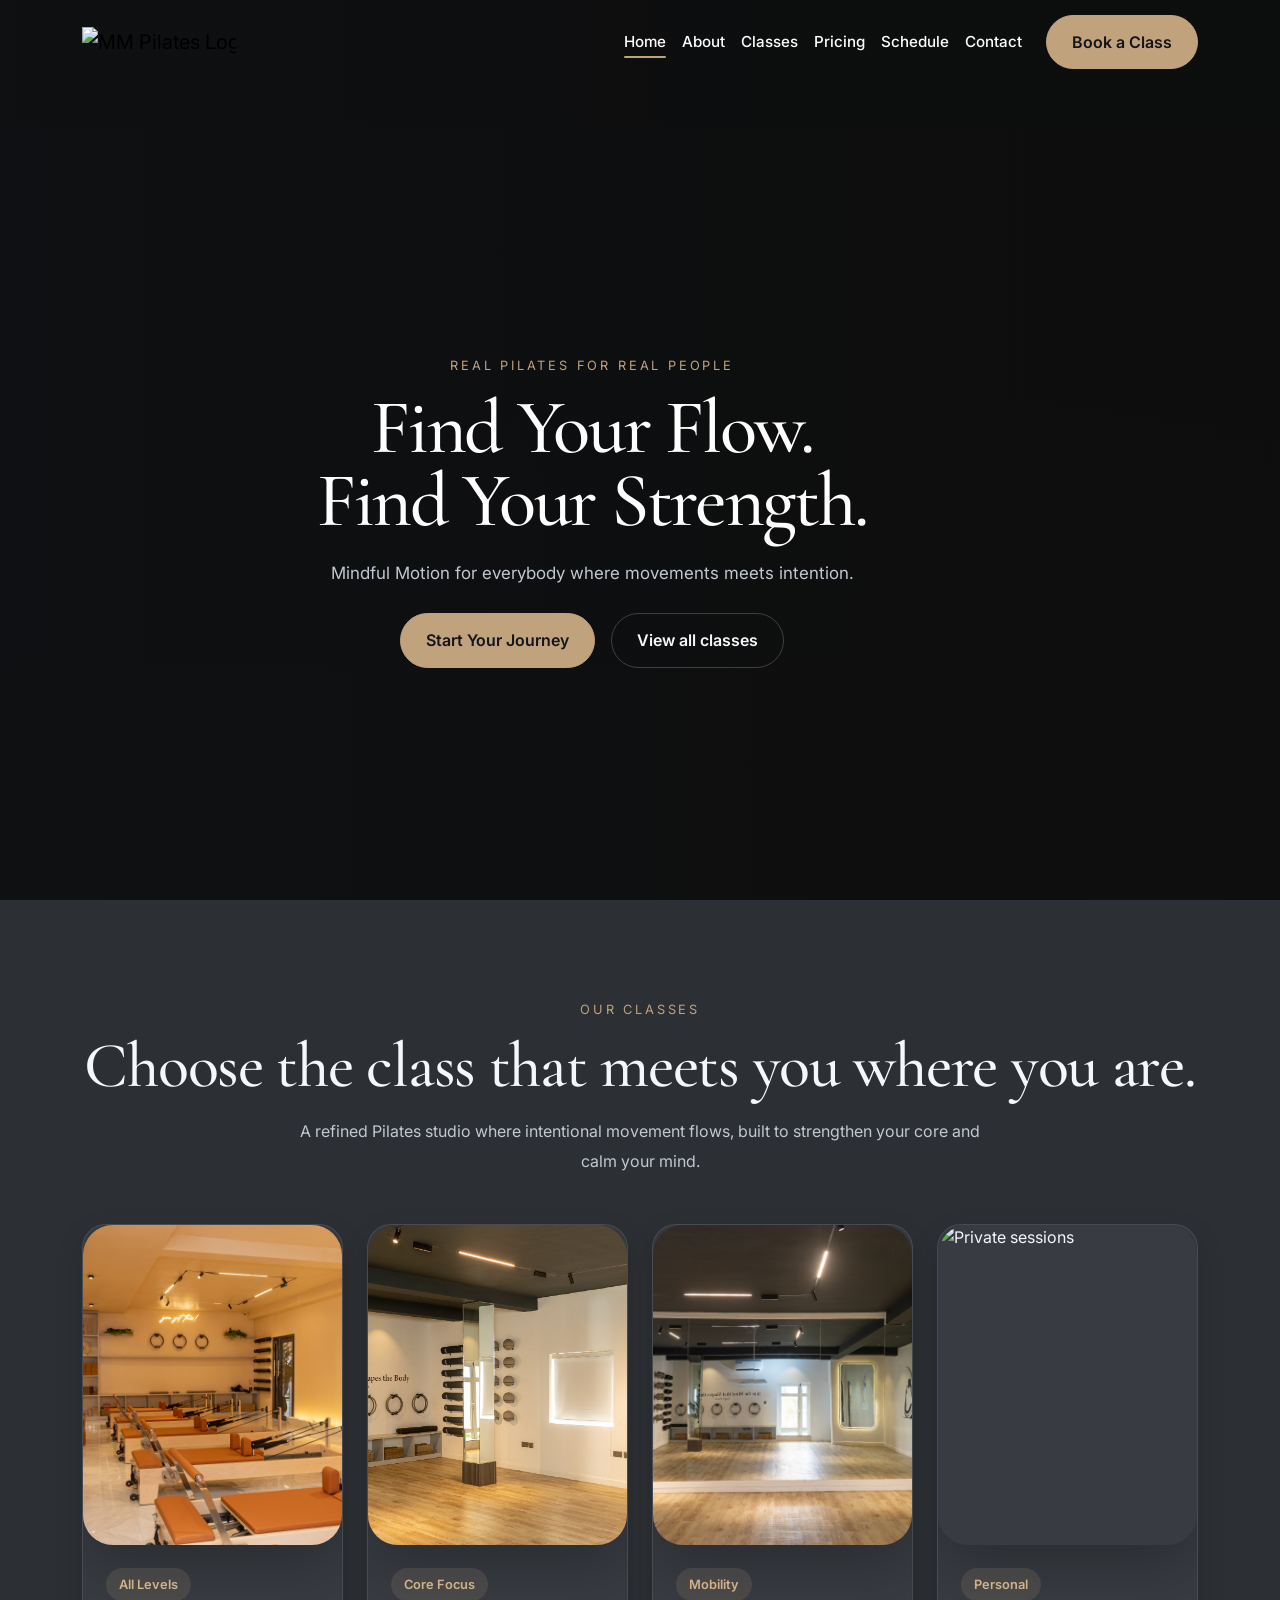
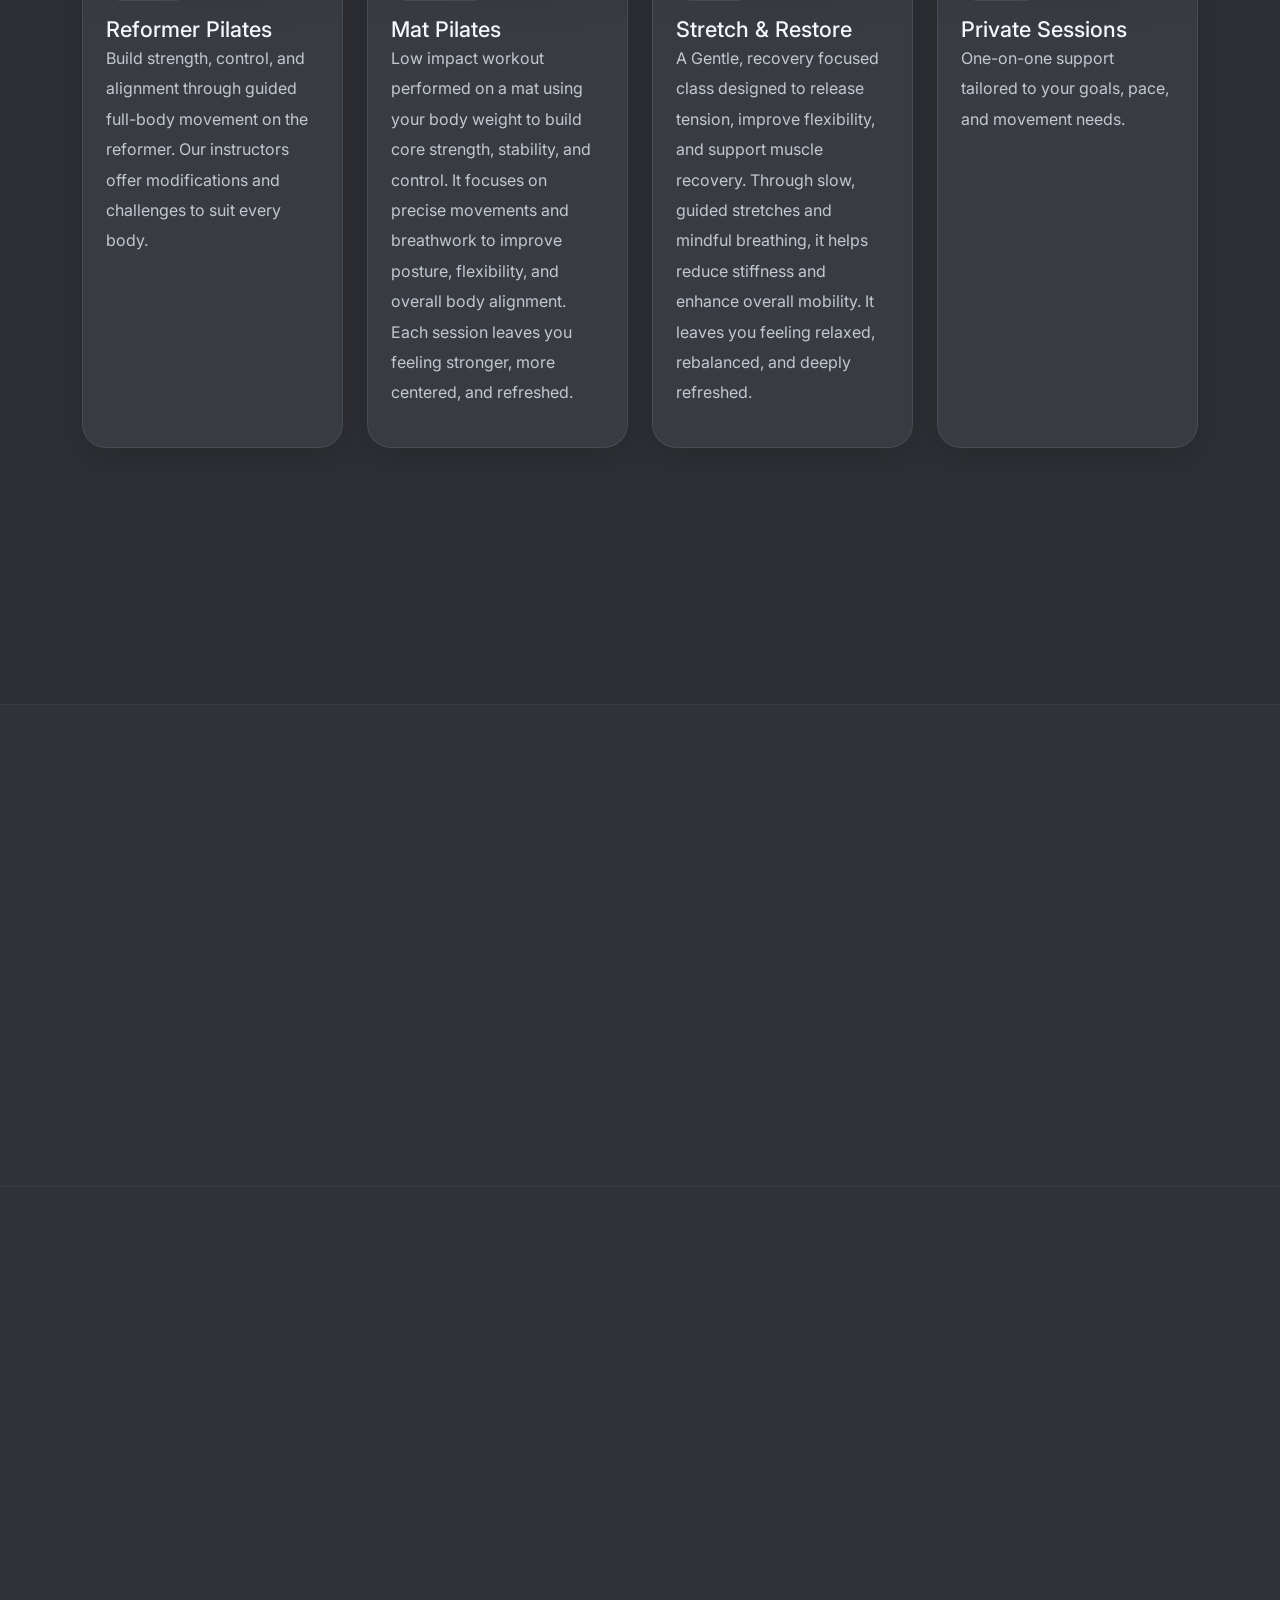
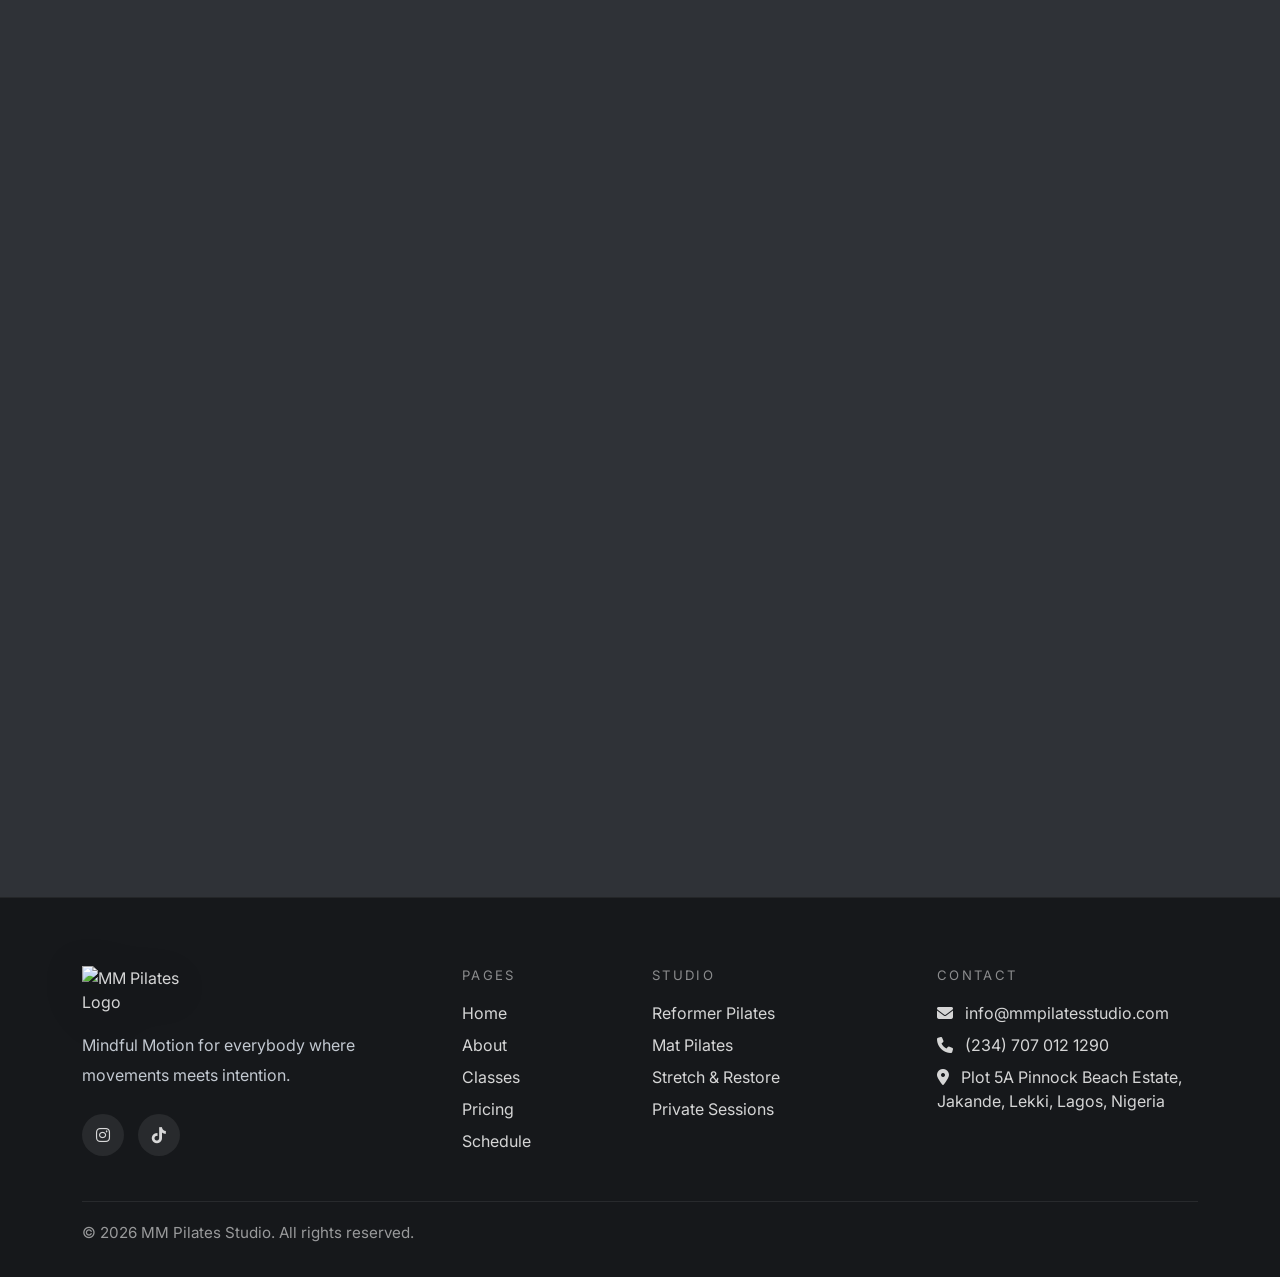
==== commit 8040febb: "quick fixes on the footer" ====
--- a/index.html
+++ b/index.html
@@ -988,13 +988,12 @@
           </div>
           <div class="col-md-4 col-lg-2">
             <p class="footer-title">Pages</p>
-            < class="list-unstyled d-grid gap-2">
-              <li><a href="#home">Home</a></li>
+            <ul class="list-unstyled d-grid gap-2">
+              <li><a href="index.html">Home</a></li>
               <li><a href="about.html">About</a></li>
-              <li><a href="#classes">Classes</a></li>
+              <li><a href="classes.html">Classes</a></li>
               <li><a href="pricing.html">Pricing</a></li>
               <li><a href="schedule.html">Schedule</a></li>
-              <li><a href="about.html">About</a></li>
             </ul>
           </div>
           <div class="col-md-4 col-lg-3">
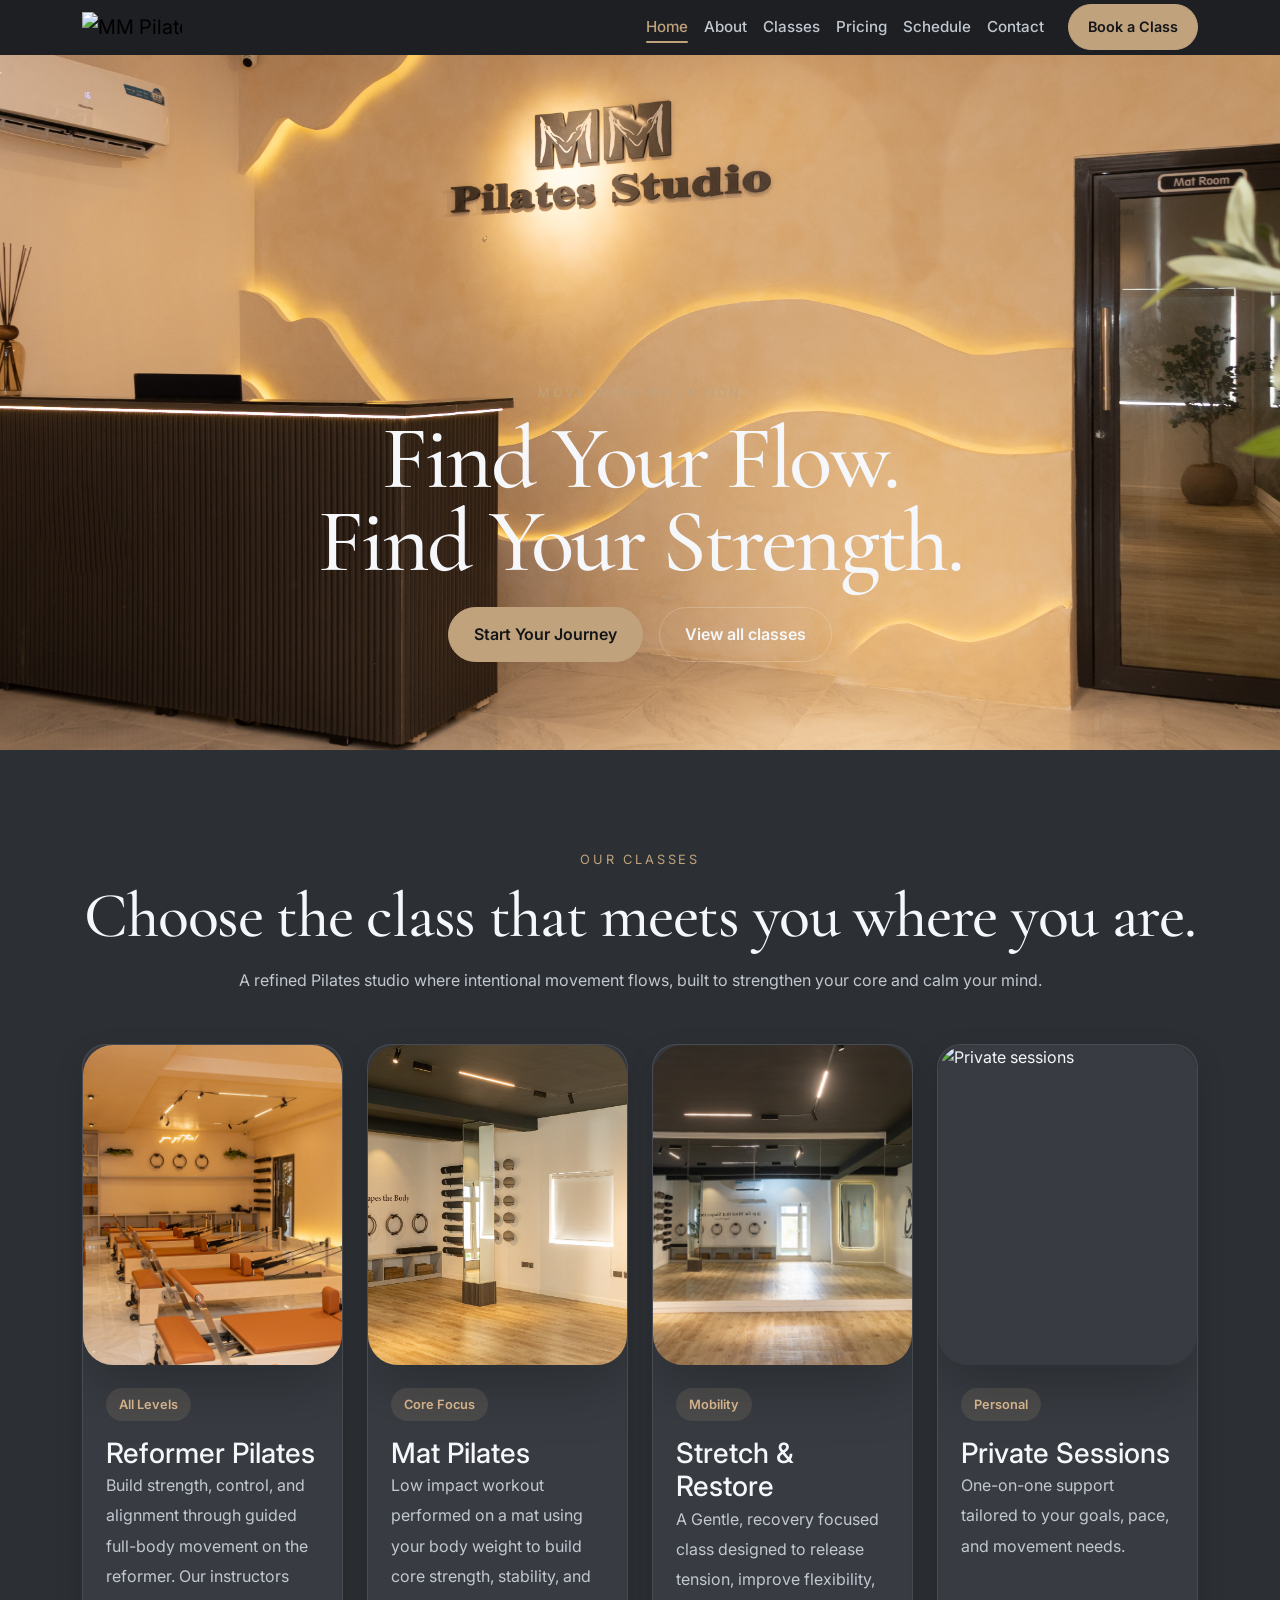
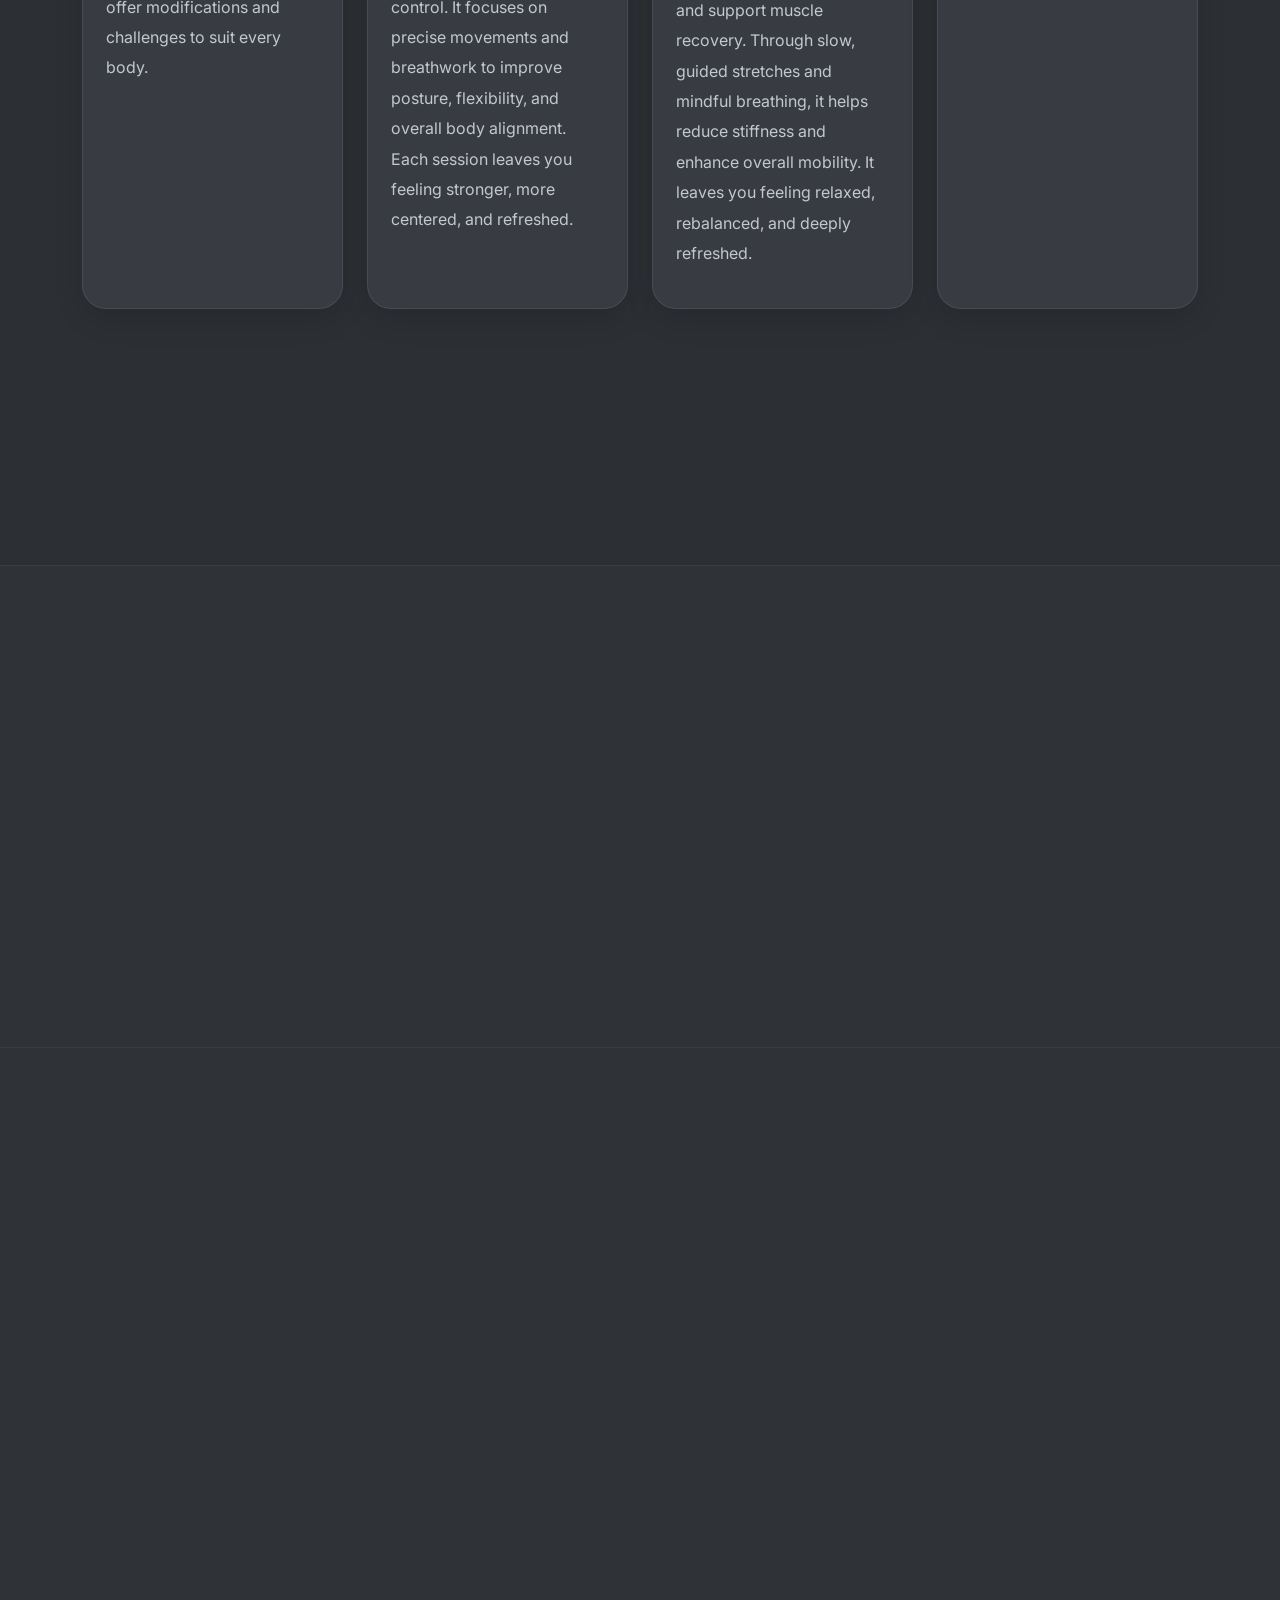
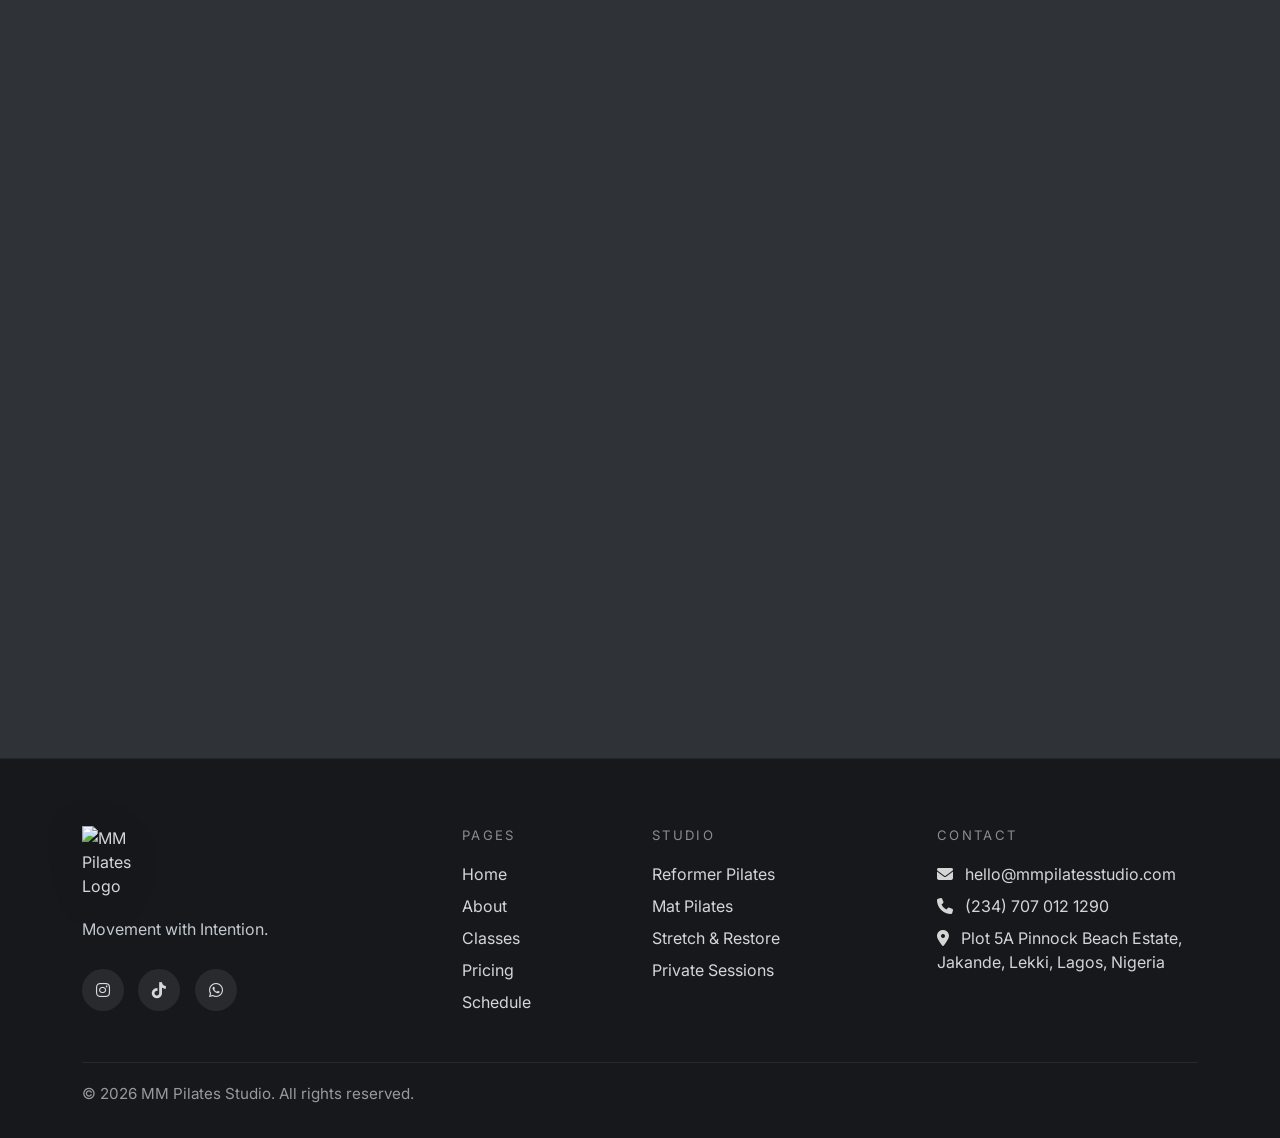
==== commit 703f52ff: "Update website content and assets" ====
--- a/index.html
+++ b/index.html
@@ -585,19 +585,25 @@
 
     <!-- HERO -->
     <section class="hero hero-video-bg" id="home">
-      <video autoplay="" class="hero-bg-video" loop="" muted="" playsinline="">
-        <source src="assets/videos/heross-banner.mp4" type="video/mp4" />
-      </video>
+      <div class="hero-slideshow">
+        <div
+        class="hero-slide is-active"
+        style="background-image: url('assets/images/hero/hero-reception.jpg')">
+      </div>
+      <div 
+      class="hero-slide"
+      style="background-image: url('assets/images/hero/hero-reformer-room.jpg')"></div>
+      <div 
+      class="hero-slide"
+      style="background-image: url('assets/images/hero/hero-mat-room.jpg')"></div>
+      </div>
       <div class="hero-overlay"></div>
       <div class="container hero-content" style="padding-top: 180px">
         <div class="row justify-content-center">
           <div class="col-lg-8 text-center">
             <div class="hero-copy" data-reveal="">
-              <span class="eyebrow">REAL PILATES FOR REAL PEOPLE</span>
+              <span class="eyebrow">MOVE WITH INTENTION</span>
               <h1>Find Your Flow.<br />Find Your Strength.</h1>
-              <p class="lead-text mx-auto" style="max-width: 700px">
-                Mindful Motion for everybody where movements meets intention.
-              </p>
               <div class="d-flex flex-wrap gap-3 justify-content-center mt-4">
                 <a class="btn-muse" href="schedule.html">Start Your Journey</a>
                 <a class="btn-muse-outline" href="classes.html"
@@ -730,7 +736,7 @@
               <!-- Momo Yoga Schedule Integration -->
               <div class="momo-schedule-wrapper">
                 <div
-                  data-momo-schedule="https://www.momoyoga.com/mmstudio/"
+                  data-momo-schedule="https://www.momoyoga.com/mmpilatesstudio/"
                   data-momo-view-type="Weekly"
                   data-momo-show-teacher="true"
                   data-momo-show-teacher-filter="false"
@@ -978,12 +984,24 @@
               src="assets/images/mm-logo.png"
             />
             <p class="copy-muted">
-              Mindful Motion for everybody where movements meets intention.
+              Movement with Intention.
             </p>
             <div class="social-list mt-4">
-              <a href="#"><i class="fab fa-instagram"></i></a>
-              <!-- <a href="#"><i class="fab fa-facebook-f"></i></a> -->
-              <a href="#"><i class="fab fa-tiktok"></i></a>
+              <a
+                href="https://www.instagram.com/mmpilatesstudio.ng/"
+                target="_blank"
+                ><i class="fab fa-instagram"></i
+              ></a>
+              <a
+                href="https://www.tiktok.com/@mmpilatestudio.ng"
+                target="_blank"
+                ><i class="fab fa-tiktok"></i
+              ></a>
+              <a
+                href="https://wa.me/234707121290?text=Hello%20MM%20Pilates%20Studio...."
+                target="-blank"
+                ><i class="fab fa-whatsapp"></i
+              ></a>
             </div>
           </div>
           <div class="col-md-4 col-lg-2">
@@ -1008,13 +1026,12 @@
           <div class="col-md-4 col-lg-3">
             <p class="footer-title">Contact</p>
             <ul class="list-unstyled d-grid gap-2">
-              <li>
-                <i class="fas fa-envelope me-2"></i> info@mmpilatesstudio.com
+               <li>
+                <i class="fas fa-envelope me-2"></i> hello@mmpilatesstudio.com
               </li>
               <li><i class="fas fa-phone me-2"></i> (234) 707 012 1290</li>
               <li>
-                <i class="fas fa-location-dot me-2"></i>
-                Plot 5A Pinnock Beach Estate, Jakande, Lekki, Lagos, Nigeria
+                <i class="fas fa-location-dot me-2"></i> Plot 5A Pinnock Beach Estate,<br>Jakande, Lekki, Lagos, Nigeria</br>
               </li>
             </ul>
           </div>
@@ -1624,6 +1641,23 @@
           if (e.key === 'Escape') box.classList.remove('active');
         });
       });
+
+      // ============================================================
+      // HERO PHOTO SLIDESHOW CROSSFADE
+      // ============================================================
+      document.addEventListener('DOMContentLoaded', () => {
+        const heroSlides = document.querySelectorAll('.hero-slide');
+        if (!heroSlides.length) return;
+
+        let heroCurrent = 0;
+        const heroIntervalMs = 6000; // 6 seconds per photo
+
+        setInterval(() => {
+          heroSlides[heroCurrent].classList.remove('is-active');
+          heroCurrent = (heroCurrent + 1) % heroSlides.length;
+          heroSlides[heroCurrent].classList.add('is-active');
+        }, heroIntervalMs);
+      });
     </script>
   </body>
-</html>
+</html>
--- a/css/style2.css
+++ b/css/style2.css
@@ -1,10 +1,3 @@
-/* ========================================
-   MM PILATES STUDIO - MASTER STYLESHEET
-   ======================================== */
-
-/* ------------------------------
-   CSS VARIABLES / ROOT
------------------------------- */
 :root {
   --muse-cream: #2f3237;
   --muse-soft: #383c42;
@@ -22,9 +15,6 @@
   --transition: all 0.35s ease;
 }
 
-/* ------------------------------
-   BASE STYLES
------------------------------- */
 html {
   scroll-behavior: smooth;
 }
@@ -83,11 +73,6 @@
   color: var(--muse-ink);
 }
 
-.section-intro {
-  max-width: 700px;
-  margin: 0 auto;
-}
-
 .eyebrow {
   display: inline-block;
   text-transform: uppercase;
@@ -169,32 +154,21 @@
   transform: translateY(-2px);
 }
 
-.btn-pricing {
-  width: 100%;
-  margin-top: 1rem;
-}
-
 /* ------------------------------
    NAVBAR
 ------------------------------ */
 .navbar {
-  position: fixed;
-  top: 0;
-  left: 0;
-  width: 100%;
-  height: 85px;
-  z-index: 1200;
-  background: transparent;
+  background: rgba(28, 30, 34, 0.88);
+  backdrop-filter: blur(14px);
   border-bottom: 1px solid transparent;
   transition: var(--transition);
   padding: 0.25rem 0;
 }
 
 .navbar.scrolled {
-  background: rgba(15, 17, 20, 0.78);
-  backdrop-filter: blur(14px);
-  border-bottom: 1px solid rgba(255, 255, 255, 0.08);
-  box-shadow: 0 8px 30px rgba(0, 0, 0, 0.2);
+  background: rgba(24, 26, 30, 0.96);
+  border-color: var(--muse-border);
+  box-shadow: 0 8px 30px rgba(0, 0, 0, 0.22);
 }
 
 .navbar-brand {
@@ -205,15 +179,10 @@
 }
 
 .nav-logo {
-  width: clamp(140px, 12vw, 200px);
-  height: auto;
+  width: 100px;
+  height: 48;
   object-fit: contain;
   transition: var(--transition);
-}
-
-.navbar.scrolled .nav-logo {
-  width: 110px;
-  height: auto;
 }
 
 .brand-text {
@@ -233,11 +202,12 @@
 }
 
 .navbar-toggler-icon {
-  background-image: url("data:image/svg+xml,%3csvg xmlns='http://www.w3.org/2000/svg' viewBox='0 0 30 30'%3e%3cpath stroke='rgba%28255,255,255,0.92%29' stroke-linecap='round' stroke-miterlimit='10' stroke-width='2' d='M4 7h22M4 15h22M4 23h22'/%3e%3c/svg%3e");
-}
-
+  background-image: url("data:image/svg+xml,%3csvg xmlns='http://www.w3.org/2000/svg' viewBox='0 0 30 30'%3e%3cpath stroke='rgba%28255,255,255,0.88%29' stroke-linecap='round' stroke-miterlimit='10' stroke-width='2' d='M4 7h22M4 15h22M4 23h22'/%3e%3c/svg%3e");
+}
+
+/* unified nav link styling */
 .navbar .nav-link {
-  color: #ffffff;
+  color: var(--muse-copy);
   font-weight: 500;
   font-size: 0.95rem;
   position: relative;
@@ -245,9 +215,12 @@
   transition: var(--transition);
 }
 
-.navbar .nav-link:hover,
+.navbar .nav-link:hover {
+  color: var(--muse-white);
+}
+
 .navbar .nav-link.active {
-  color: #ffffff;
+  color: var(--muse-accent);
 }
 
 .navbar .nav-link::after {
@@ -258,7 +231,7 @@
   bottom: 0.1rem;
   height: 2px;
   border-radius: 999px;
-  background: #c0a27d;
+  background: var(--muse-accent);
   transform: scaleX(0);
   transform-origin: center;
   transition: var(--transition);
@@ -269,147 +242,102 @@
   transform: scaleX(1);
 }
 
-/* Dropdown Styles */
-@media (min-width: 992px) {
-  .dropdown:hover .dropdown-menu {
-    display: block;
-    margin-top: 0;
-  }
-}
-
-/* Underline effect for dropdown toggle - matches nav-link style */
-.navbar .nav-link.dropdown-toggle {
+.navbar .btn-muse {
+  padding: 0.7rem 1.2rem;
+  font-size: 0.9rem;
+}
+
+/* ------------------------------
+   HERO
+------------------------------ */
+.hero,
+.page-hero {
   position: relative;
-}
-
-.navbar .nav-link.dropdown-toggle::after {
+  padding: 9rem 0 5.5rem;
+  background:
+    radial-gradient(
+      circle at top left,
+      rgba(192, 162, 125, 0.14),
+      transparent 36%
+    ),
+    linear-gradient(180deg, #2c2f33 0%, #2c2f33 84%);
+}
+
+.hero-copy h1,
+.page-hero h1 {
+  font-family: 'Cormorant Garamond', serif;
+  font-size: clamp(3.4rem, 7vw, 6.2rem);
+  line-height: 0.92;
+  letter-spacing: -0.03em;
+  margin-bottom: 1.2rem;
+  color: var(--muse-ink);
+}
+
+.hero-art,
+.page-hero-media,
+.image-card,
+.feature-media,
+.founder-image,
+.card-media {
+  border-radius: var(--radius-lg);
+  box-shadow: var(--muse-shadow);
+  object-fit: cover;
+}
+
+.hero-image-shell {
+  position: relative;
+  padding: 1rem 0 0 1rem;
+}
+
+.hero-image-shell::before {
   content: '';
   position: absolute;
-  left: 0.5rem;
-  right: 0.5rem;
-  bottom: 0.1rem;
-  height: 2px;
-  border-radius: 999px;
-  background: #c0a27d;
-  transform: scaleX(0);
-  transform-origin: center;
-  transition: all 0.35s ease;
-}
-
-.navbar .nav-link.dropdown-toggle:hover::after,
-.navbar .nav-link.dropdown-toggle.show::after {
-  transform: scaleX(1);
-}
-
-/* Style dropdown items to match the dark theme */
-.dropdown-menu-dark {
-  background: #383c42;
+  inset: 5% -2% -5% 10%;
+  border-radius: var(--radius-lg);
+}
+
+.hero-badge {
+  position: absolute;
+  left: 1.5rem;
+  bottom: 1.5rem;
+  z-index: 2;
+  max-width: 270px;
+  background: rgba(40, 44, 49, 0.94);
+  backdrop-filter: blur(10px);
   border: 1px solid rgba(255, 255, 255, 0.08);
-  border-radius: 12px;
-  margin-top: 0.5rem;
-}
-
-.dropdown-menu-dark .dropdown-item {
-  color: #f5f7fa;
-  padding: 0.6rem 1.5rem;
-  transition: all 0.35s ease;
-}
-
-.dropdown-menu-dark .dropdown-item:hover {
-  background: rgba(192, 162, 125, 0.14);
-  border-bottom: 2px solid #c0a27d;
-}
-
-/* Keep the original arrow but ensure it doesn't interfere with underline */
-.dropdown-toggle::after {
-  margin-left: 0.5rem;
-  vertical-align: middle;
-}
-
-/* ------------------------------
-   HERO SECTION (VIDEO BACKGROUND)
------------------------------- */
-.hero.hero-video-bg {
-  position: relative;
-  min-height: 100vh;
-  display: flex;
-  align-items: center;
-  overflow: hidden;
-  padding: 0;
-  background: #111;
-}
-
-.hero-bg-video {
-  position: absolute;
-  inset: 0;
-  width: 100%;
-  height: 100%;
-  object-fit: cover;
-  object-position: center center;
-  z-index: 1;
-}
-
-.hero-overlay {
-  position: absolute;
-  inset: 0;
-  z-index: 2;
-  background:
-    linear-gradient(
-      90deg,
-      rgba(15, 17, 20, 0.72) 0%,
-      rgba(15, 17, 20, 0.46) 35%,
-      rgba(15, 17, 20, 0.22) 60%,
-      rgba(15, 17, 20, 0.18) 100%
-    ),
-    linear-gradient(180deg, rgba(0, 0, 0, 0.28) 0%, rgba(0, 0, 0, 0.18) 100%);
-}
-
-.hero-content {
+  border-radius: 22px;
+  padding: 1rem 1.2rem;
+  box-shadow: 0 16px 40px rgba(0, 0, 0, 0.22);
+}
+
+.hero-badge strong {
+  display: block;
+  font-size: 0.95rem;
+  margin-bottom: 0.2rem;
+  color: var(--muse-ink);
+}
+
+.hero-badge span {
+  color: var(--muse-copy);
+  font-size: 0.93rem;
+}
+
+/* ------------------------------
+   QUICK GRID
+------------------------------ */
+.quick-grid {
+  margin-top: -1.7rem;
   position: relative;
   z-index: 3;
-  padding-top: 110px;
-  padding-bottom: 60px;
-}
-
-.hero-copy {
-  max-width: 640px;
-}
-
-.hero-copy h1 {
-  font-family: 'Cormorant Garamond', serif;
-  font-size: clamp(3rem, 6vw, 5.8rem);
-  line-height: 0.95;
-  letter-spacing: -0.03em;
-  margin-bottom: 1.2rem;
-  color: #ffffff;
-}
-
-/* ------------------------------
-   QUICK GRID SECTION
------------------------------- */
-.quick-grid-wrap {
-  position: relative;
-}
-
-.quick-grid {
-  margin-top: -7rem;
-  position: relative;
-  z-index: 5;
-  margin-bottom: 5rem;
 }
 
 .quick-card {
   background: #383c42;
   border: 1px solid var(--muse-border);
   border-radius: 24px;
-  padding: 1.6rem;
+  padding: 1.4rem;
   box-shadow: 0 12px 36px rgba(0, 0, 0, 0.14);
   height: 100%;
-  transition: var(--transition);
-}
-
-.quick-card:hover {
-  transform: translateY(-5px);
 }
 
 .quick-card .icon {
@@ -431,126 +359,7 @@
 }
 
 /* ------------------------------
-   STUDIO SPLIT SECTION
------------------------------- */
-.studio-split {
-  padding-top: 1rem;
-}
-
-.feature-media,
-.card-media,
-.founder-image {
-  width: 100%;
-  object-fit: cover;
-  border-radius: var(--radius-lg);
-  box-shadow: var(--muse-shadow);
-}
-
-.feature-media {
-  min-height: 580px;
-}
-
-.card-media {
-  height: 320px;
-}
-
-.founder-image {
-  min-height: 560px;
-}
-
-/* ------------------------------
-   PRICING CARDS
------------------------------- */
-.pricing-card {
-  background: var(--muse-card);
-  border-radius: 24px;
-  border: 1px solid var(--muse-border);
-  padding: 2rem;
-  text-align: center;
-  transition: var(--transition);
-  height: 100%;
-  position: relative;
-}
-
-.pricing-card:hover {
-  transform: translateY(-8px);
-  border-color: var(--muse-accent);
-}
-
-.pricing-card.featured {
-  border: 2px solid var(--muse-accent);
-  transform: scale(1.02);
-}
-
-.pricing-card.featured:hover {
-  transform: scale(1.02) translateY(-8px);
-}
-
-.featured-badge {
-  position: absolute;
-  top: -12px;
-  left: 50%;
-  transform: translateX(-50%);
-  background: var(--muse-accent);
-  color: #141518;
-  padding: 0.3rem 1rem;
-  border-radius: 50px;
-  font-size: 0.7rem;
-  font-weight: 700;
-  text-transform: uppercase;
-  letter-spacing: 1px;
-}
-
-.pricing-icon {
-  font-size: 2.5rem;
-  color: var(--muse-accent);
-  margin-bottom: 1rem;
-}
-
-.pricing-title {
-  font-size: 1.3rem;
-  margin-bottom: 0.5rem;
-}
-
-.pricing-price {
-  font-size: 2.5rem;
-  font-weight: 700;
-  font-family: 'Cormorant Garamond', serif;
-  color: var(--muse-accent);
-  margin: 1rem 0;
-}
-
-.pricing-price span {
-  font-size: 1rem;
-  font-weight: 400;
-  color: var(--muse-copy);
-}
-
-.pricing-features {
-  list-style: none;
-  padding: 0;
-  margin: 1.5rem 0;
-}
-
-.pricing-features li {
-  padding: 0.5rem 0;
-  color: var(--muse-copy);
-  font-size: 0.9rem;
-  border-bottom: 1px solid var(--muse-border);
-}
-
-.pricing-features li:last-child {
-  border-bottom: none;
-}
-
-.pricing-features i {
-  color: var(--muse-accent);
-  margin-right: 0.5rem;
-  font-size: 0.8rem;
-}
-
-/* ------------------------------
-   BOOKING / TIMETABLE SECTION
+   BOOKING SECTION
 ------------------------------ */
 .booking-section {
   background: #2f3237;
@@ -560,6 +369,17 @@
 
 .booking-copy {
   padding-right: 2rem;
+}
+
+.booking-copy .section-title {
+  font-size: clamp(3rem, 5vw, 4.8rem);
+  font-weight: 500;
+}
+
+.booking-copy .section-title em {
+  color: var(--muse-accent-deep);
+  font-style: italic;
+  font-weight: 400;
 }
 
 .booking-card {
@@ -641,10 +461,6 @@
   text-align: center;
   padding: 1.4rem;
   color: #b3bbc4;
-}
-
-.booking-benefits i {
-  color: var(--muse-accent);
 }
 
 /* ------------------------------
@@ -664,28 +480,34 @@
 }
 
 .studio-card,
+.feature-card,
+.contact-card,
 .story-card,
 .testimonial-card {
   height: 100%;
   overflow: hidden;
-  transition: var(--transition);
-}
-
+}
+
+.studio-card .content,
+.feature-card .content,
+.contact-card .content,
+.story-card .content,
+.testimonial-card .content {
+  padding: 1.45rem;
+}
+
+.card-media {
+  width: 100%;
+  height: 320px;
+}
+
+.feature-card:hover,
 .studio-card:hover,
+.contact-card:hover,
 .story-card:hover,
 .testimonial-card:hover {
   transform: translateY(-6px);
-}
-
-.studio-card .content,
-.story-card .content,
-.testimonial-card .content {
-  padding: 1.45rem;
-}
-
-.card-title {
-  font-size: 1.35rem;
-  color: var(--muse-ink);
+  transition: var(--transition);
 }
 
 .tag,
@@ -730,7 +552,6 @@
   border-radius: 28px;
   padding: 2rem;
   box-shadow: var(--muse-shadow);
-  margin-bottom: 2rem;
 }
 
 .quote-panel blockquote {
@@ -739,6 +560,11 @@
   line-height: 1.08;
   margin-bottom: 1rem;
   color: var(--muse-ink);
+}
+
+.founder-image {
+  width: 100%;
+  min-height: 560px;
 }
 
 /* ------------------------------
@@ -758,6 +584,66 @@
 }
 
 /* ------------------------------
+   FORMS
+------------------------------ */
+.form-shell {
+  background: #383c42;
+  border-radius: 28px;
+  border: 1px solid var(--muse-border);
+  box-shadow: var(--muse-shadow);
+  padding: 1.8rem;
+}
+
+.form-control,
+.form-select {
+  border-radius: 16px;
+  padding: 0.95rem 1rem;
+  border: 1px solid rgba(255, 255, 255, 0.12);
+  background: #2f3237;
+  color: var(--muse-ink);
+}
+
+.form-control::placeholder {
+  color: #aab2bc;
+}
+
+.form-control:focus,
+.form-select:focus {
+  box-shadow: 0 0 0 0.25rem rgba(192, 162, 125, 0.18);
+  border-color: rgba(192, 162, 125, 0.45);
+  background: #2f3237;
+  color: var(--muse-ink);
+}
+
+/* ------------------------------
+   ACCORDION
+------------------------------ */
+.accordion-item {
+  border: 1px solid var(--muse-border);
+  border-radius: 18px !important;
+  overflow: hidden;
+  margin-bottom: 1rem;
+  background: #383c42;
+}
+
+.accordion-button {
+  font-weight: 600;
+  box-shadow: none !important;
+  background: #383c42;
+  color: var(--muse-ink);
+}
+
+.accordion-button:not(.collapsed) {
+  background: rgba(192, 162, 125, 0.12);
+  color: var(--muse-ink);
+}
+
+.accordion-body {
+  background: #34383e;
+  color: var(--muse-copy);
+}
+
+/* ------------------------------
    CTA BAND
 ------------------------------ */
 .cta-band {
@@ -778,7 +664,7 @@
 }
 
 .footer-logo {
-  max-width: 120px;
+  max-width: 90px;
   filter: drop-shadow(0 8px 18px rgba(0, 0, 0, 0.28));
 }
 
@@ -826,7 +712,7 @@
 }
 
 /* ------------------------------
-   BACK TO TOP BUTTON
+   BACK TO TOP
 ------------------------------ */
 .back-to-top {
   position: fixed;
@@ -844,18 +730,12 @@
   transform: translateY(12px);
   transition: var(--transition);
   z-index: 1080;
-  cursor: pointer;
 }
 
 .back-to-top.show {
   opacity: 1;
   visibility: visible;
   transform: translateY(0);
-}
-
-.back-to-top:hover {
-  background: var(--muse-accent-deep);
-  transform: translateY(-3px);
 }
 
 /* ------------------------------
@@ -875,45 +755,7 @@
 }
 
 /* ------------------------------
-   ACTIVE PRICING DROPDOWN STYLES
------------------------------- */
-
-/* Active state for dropdown toggle (Pricing link) - Turns gold when any pricing page is active */
-.navbar .nav-link.dropdown-toggle.active {
-  color: #c0a27d;
-}
-
-.navbar .nav-link.dropdown-toggle.active::after {
-  transform: scaleX(1);
-}
-
-/* Ensure the dropdown toggle shows gold when dropdown is open */
-.navbar .nav-link.dropdown-toggle.show {
-  color: #c0a27d;
-}
-
-/* Active dropdown item styling - Gold color, no black background */
-.dropdown-menu-dark .dropdown-item.active {
-  background: transparent;
-  color: #c0a27d;
-  position: relative;
-}
-
-/* Underline effect for active dropdown items */
-.dropdown-menu-dark .dropdown-item.active::after {
-  content: '';
-  position: absolute;
-  left: 0.5rem;
-  right: 0.5rem;
-  bottom: 0.1rem;
-  height: 2px;
-  border-radius: 999px;
-  background: #c0a27d;
-  transform: scaleX(1);
-}
-
-/* ------------------------------
-   RESPONSIVE BREAKPOINTS
+   RESPONSIVE
 ------------------------------ */
 @media (max-width: 1199.98px) {
   .booking-row {
@@ -923,41 +765,17 @@
 }
 
 @media (max-width: 991.98px) {
-  .navbar-collapse {
-    background: rgba(15, 17, 20, 0.92);
-    backdrop-filter: blur(16px);
-    border: 1px solid rgba(255, 255, 255, 0.08);
-    border-radius: 20px;
-    padding: 1rem;
-    margin-top: 0.8rem;
-    box-shadow: var(--muse-shadow);
-  }
-
-  .hero.hero-video-bg {
-    min-height: 92vh;
-  }
-
-  .hero-content {
-    padding-top: 120px;
-    padding-bottom: 40px;
-  }
-
-  .hero-copy {
-    text-align: center;
-    margin: 0 auto;
-  }
-
-  .hero-copy h1 {
-    font-size: clamp(2.6rem, 8vw, 4.4rem);
-  }
-
   .section-pad {
     padding: 4.5rem 0;
   }
 
-  .quick-grid {
-    margin-top: -4rem;
-    margin-bottom: 4rem;
+  .navbar-collapse {
+    background: rgba(35, 38, 43, 0.98);
+    border: 1px solid var(--muse-border);
+    border-radius: 22px;
+    padding: 1rem;
+    margin-top: 1rem;
+    box-shadow: var(--muse-shadow);
   }
 
   .booking-copy {
@@ -968,73 +786,50 @@
   .booking-row {
     grid-template-columns: 1fr;
     gap: 0.55rem;
-    text-align: center;
   }
 
   .booking-pill {
     justify-self: start;
-    display: inline-block;
+  }
+
+  .hero-badge {
+    position: static;
+    margin-top: 1rem;
+    max-width: none;
+  }
+}
+
+@media (max-width: 767.98px) {
+  .nav-logo {
     width: auto;
   }
 
-  .feature-media,
+  .hero,
+  .page-hero {
+    padding-top: 8rem;
+  }
+
+  .section-title,
+  .booking-copy .section-title {
+    line-height: 1.02;
+  }
+
+  .hero-copy h1,
+  .page-hero h1 {
+    font-size: clamp(2.9rem, 10vw, 4.4rem);
+  }
+
+  .card-media {
+    height: 260px;
+  }
+
   .founder-image {
     min-height: 420px;
-  }
-
-  .pricing-card.featured {
-    transform: scale(1);
-  }
-
-  .pricing-card.featured:hover {
-    transform: translateY(-8px);
-  }
-}
-
-@media (max-width: 767.98px) {
-  .nav-logo {
-    width: 90px;
-    height: auto;
-  }
-
-  .brand-text {
-    font-size: 1.1rem;
-  }
-
-  .hero.hero-video-bg {
-    min-height: 88vh;
-  }
-
-  .hero-content {
-    padding-top: 110px;
-    padding-bottom: 30px;
-  }
-
-  .lead-text {
-    font-size: 1rem;
-  }
-
-  .section-title {
-    line-height: 1.02;
-  }
-
-  .hero-copy h1 {
-    font-size: clamp(2.9rem, 10vw, 4.4rem);
-  }
-
-  .card-media {
-    height: 260px;
-  }
-
-  .founder-image,
-  .feature-media {
-    min-height: 320px;
   }
 
   .booking-card-header {
     padding: 1.25rem 1.25rem;
     align-items: flex-start;
-    flex-direction: column;
   }
 
   .booking-card-header h3 {
@@ -1049,19 +844,42 @@
   .cta-band {
     padding: 1.6rem;
   }
-
-  .quick-grid {
-    margin-top: -2.5rem;
-  }
-
-  .pricing-price {
-    font-size: 2rem;
-  }
-}
-
-/* ------------------------------
-   ACCESSIBILITY / REDUCED MOTION
------------------------------- */
+}
+
+/* Hero photo slideshow (replaces video) */
+.hero-slideshow {
+  position: absolute;
+  inset: 0;
+  overflow: hidden;
+  z-index: 0;
+}
+
+.hero-slide {
+  position: absolute;
+  inset: 0;
+  background-size: cover;
+  background-position: center;
+  opacity: 0;
+  transform: scale(1);
+  transition: opacity 1.5s ease-in-out;
+  animation: heroKenBurns 18s ease-in-out infinite;
+}
+
+.hero-slide.is-active {
+  opacity: 1;
+}
+
+/* Ken Burns: slow zoom while a Slide is visible */
+@keyframes heroKenBurns {
+  0% {
+    transform: scale(1);
+  }
+  100% {
+    transform: scale(1.08);
+  }
+}
+
+/* Respect users who prefer reduced motion */
 @media (prefers-reduced-motion: reduce) {
   *,
   *::before,
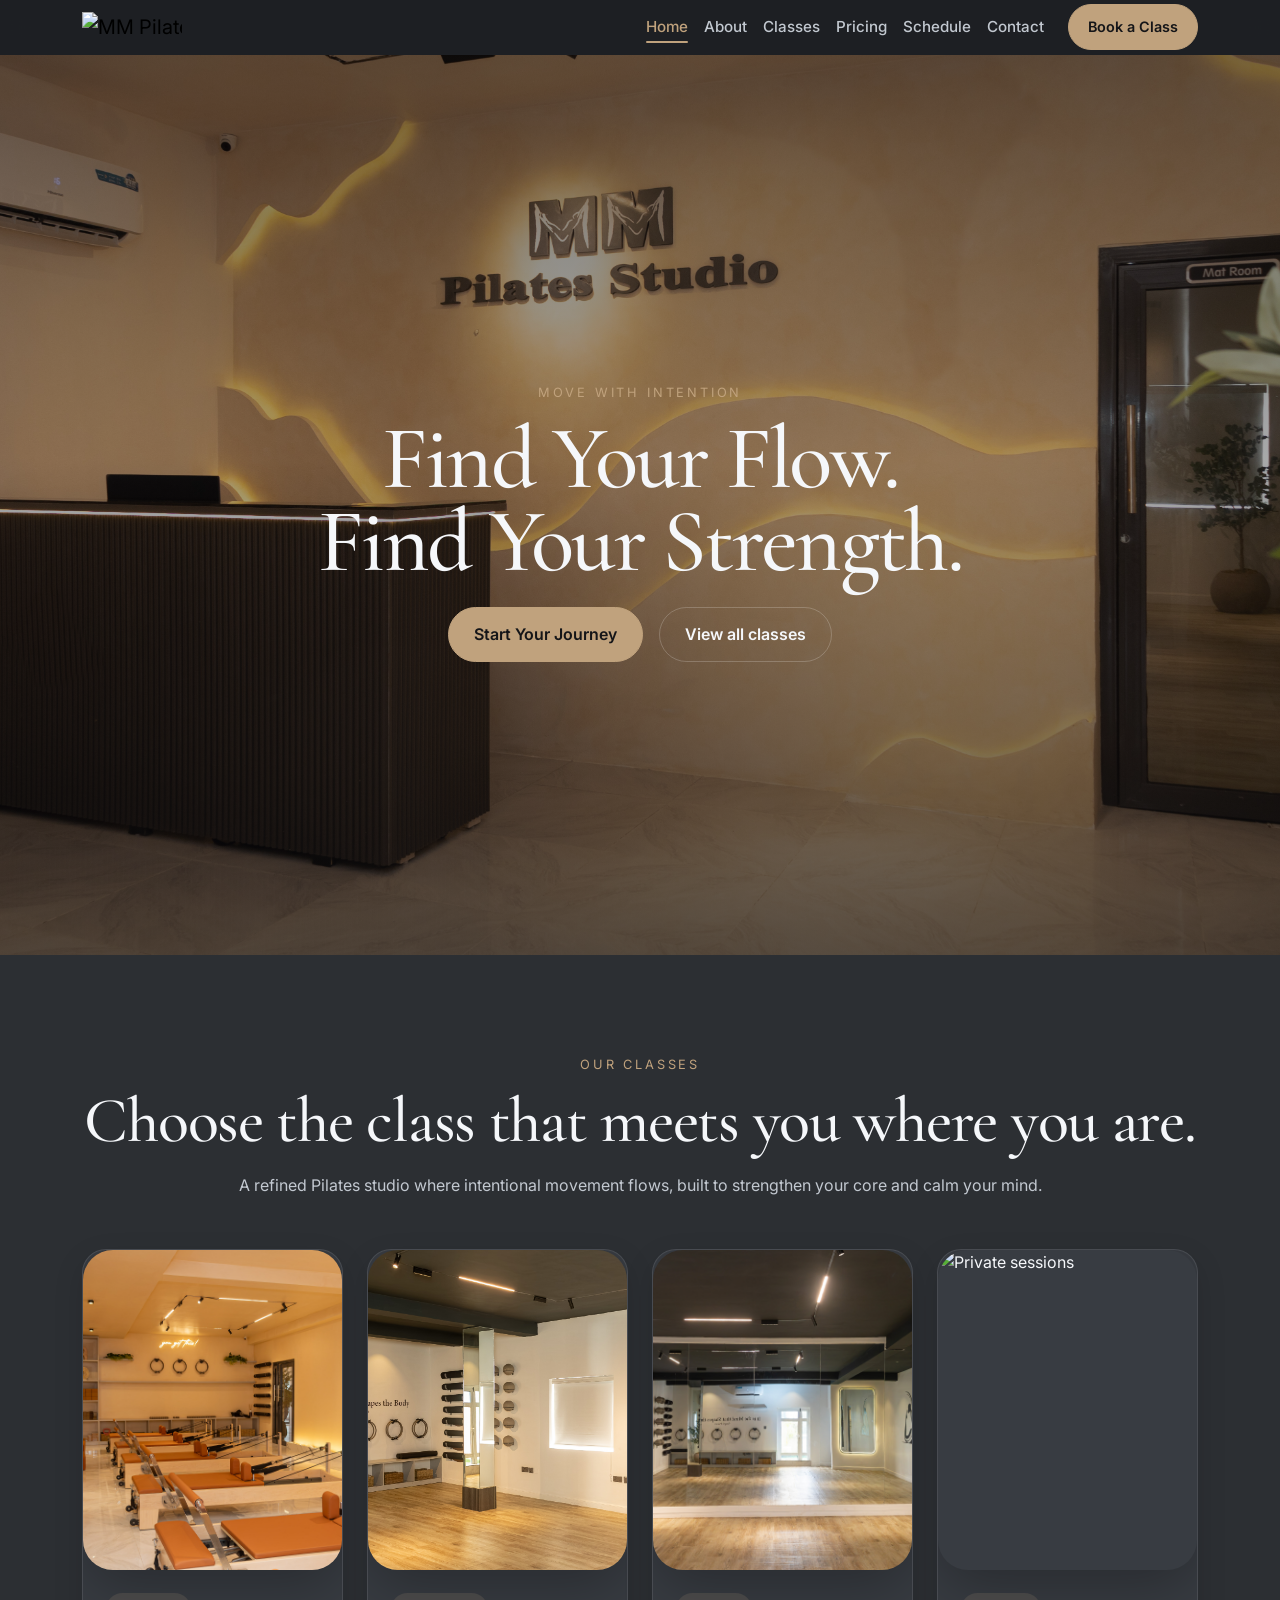
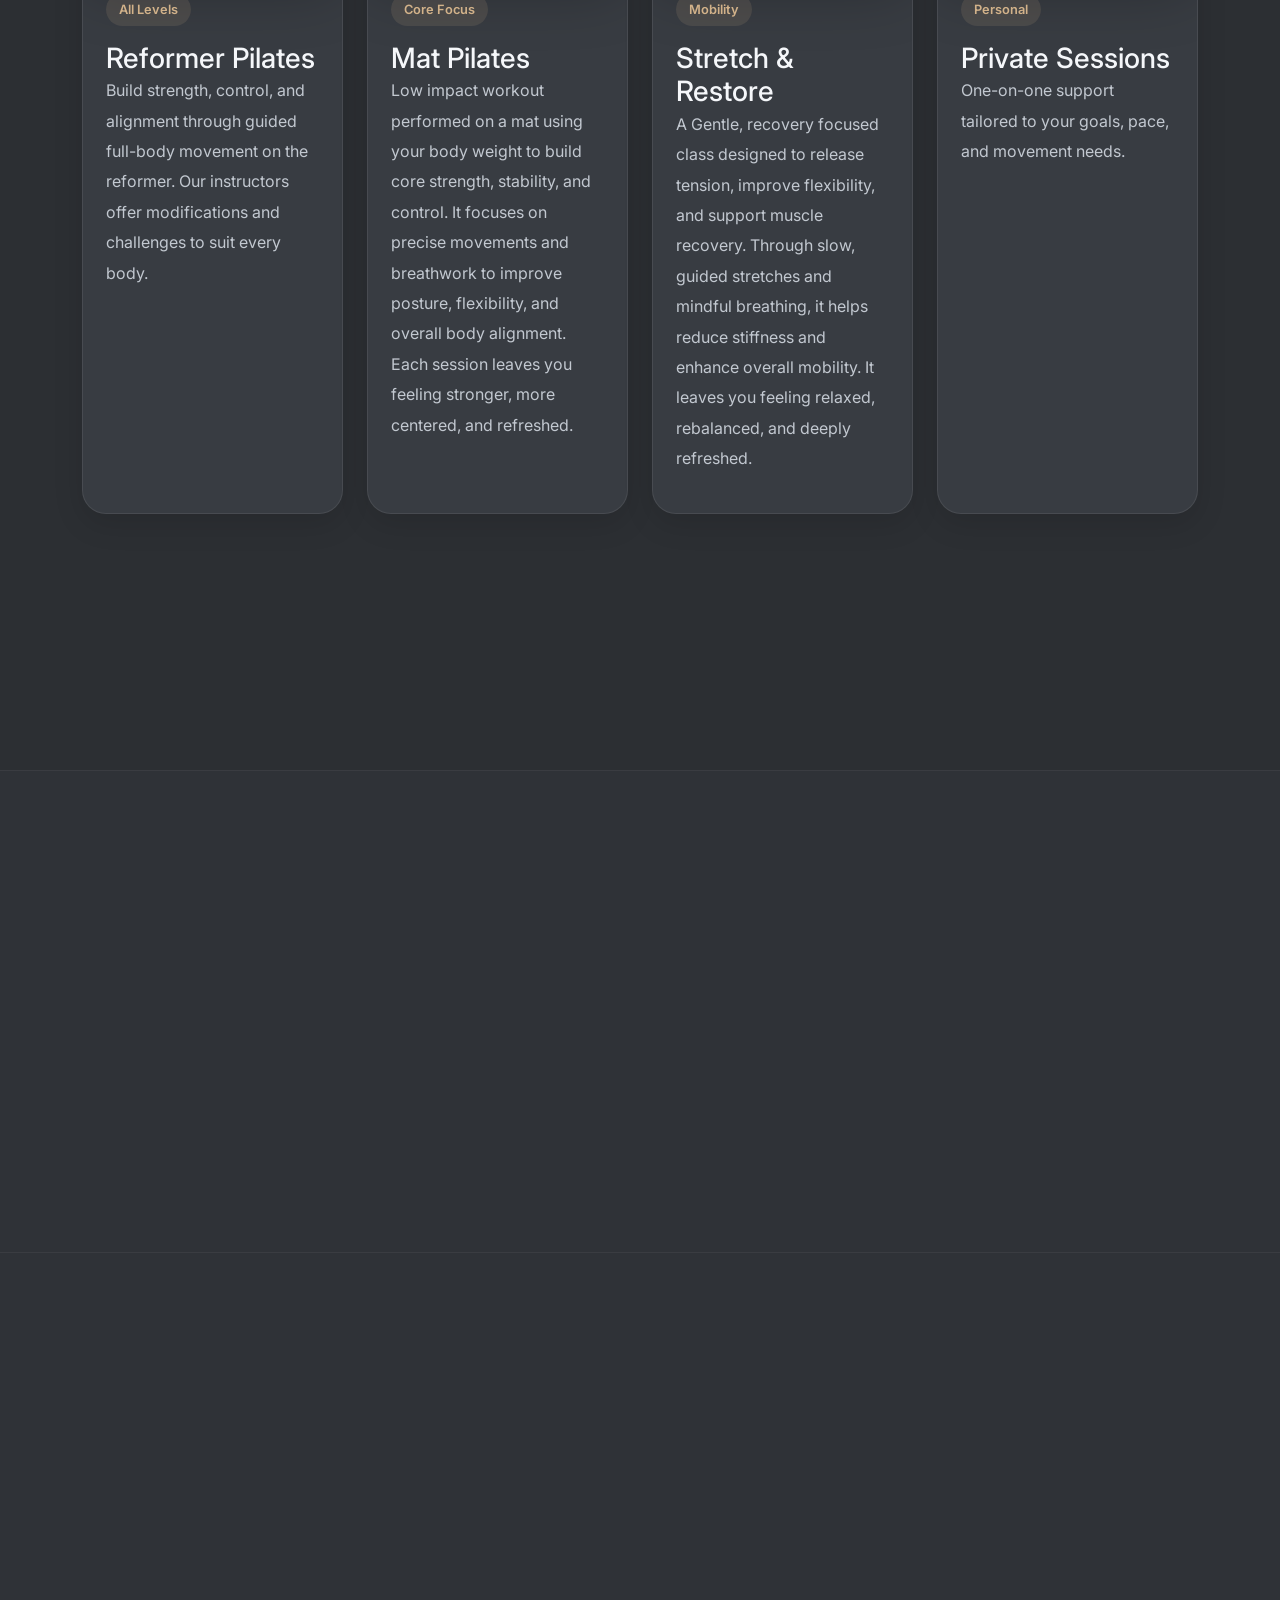
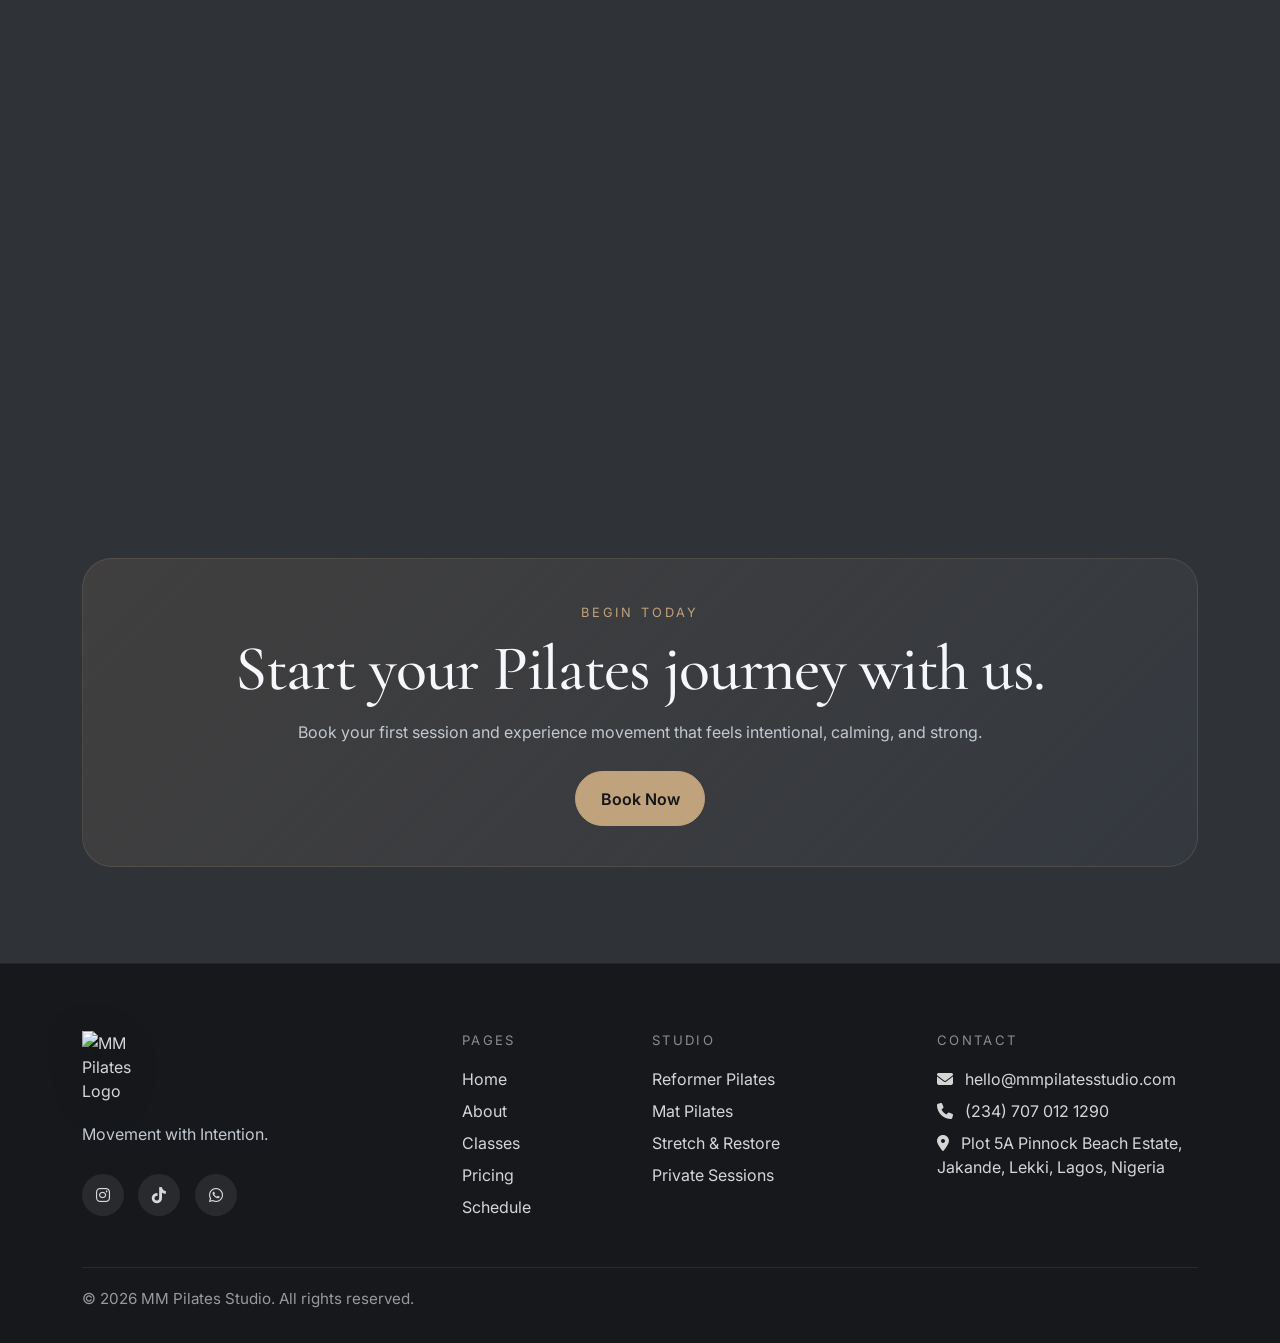
==== commit ebfbf7e7: "standardize logos and improve header readability" ====
--- a/index.html
+++ b/index.html
@@ -530,7 +530,40 @@
           max-height: 260px;
         }
       }
+
+      .hero.hero-video-bg {
+  min-height: 100vh;
+}
+
+@media (max-width: 767.98px) {
+  .hero.hero-video-bg {
+    min-height: 85vh; /* slightly shorter on phones so content isn't too tall to scroll past */
+  }
+}
+
+.hero-slide {
+  background-size: cover;      /* fills the box, crops instead of stretching/distorting */
+  background-position: center; /* keeps the middle of the photo visible when cropped */
+}
+
+.hero-content {
+  position: relative;
+  z-index: 2;
+}
+
+.hero-overlay {
+  position: absolute;
+  inset: 0;
+  z-index: 1;
+  background: linear-gradient(
+    to bottom,
+    rgba(10, 11, 14, 0.55) 0%,
+    rgba(10, 11, 14, 0.35) 45%,
+    rgba(10, 11, 14, 0.65) 100%
+  );
+}
     </style>
+    
   </head>
 
   <body>
--- a/css/style2.css
+++ b/css/style2.css
@@ -180,7 +180,7 @@
 
 .nav-logo {
   width: 100px;
-  height: 48;
+  height: auto;
   object-fit: contain;
   transition: var(--transition);
 }
@@ -320,6 +320,22 @@
 .hero-badge span {
   color: var(--muse-copy);
   font-size: 0.93rem;
+}
+
+.hero-content {
+  position: relative;
+  z-index: 2;
+}
+
+.hero-overlay {
+  position: absolute;
+  inset: 0;
+  z-index: 1;
+  background: linear-gradient(
+    to bottom rgba(10, 11, 14, 0.55) 0%,
+    rgba(10, 11, 14, 0.35) 45%,
+    rgba(10, 11, 14, 0.65) 100%
+  );
 }
 
 /* ------------------------------
@@ -800,8 +816,8 @@
 }
 
 @media (max-width: 767.98px) {
-  .nav-logo {
-    width: auto;
+  .nav-logo .footer-logo {
+    width: 85px;
   }
 
   .hero,
